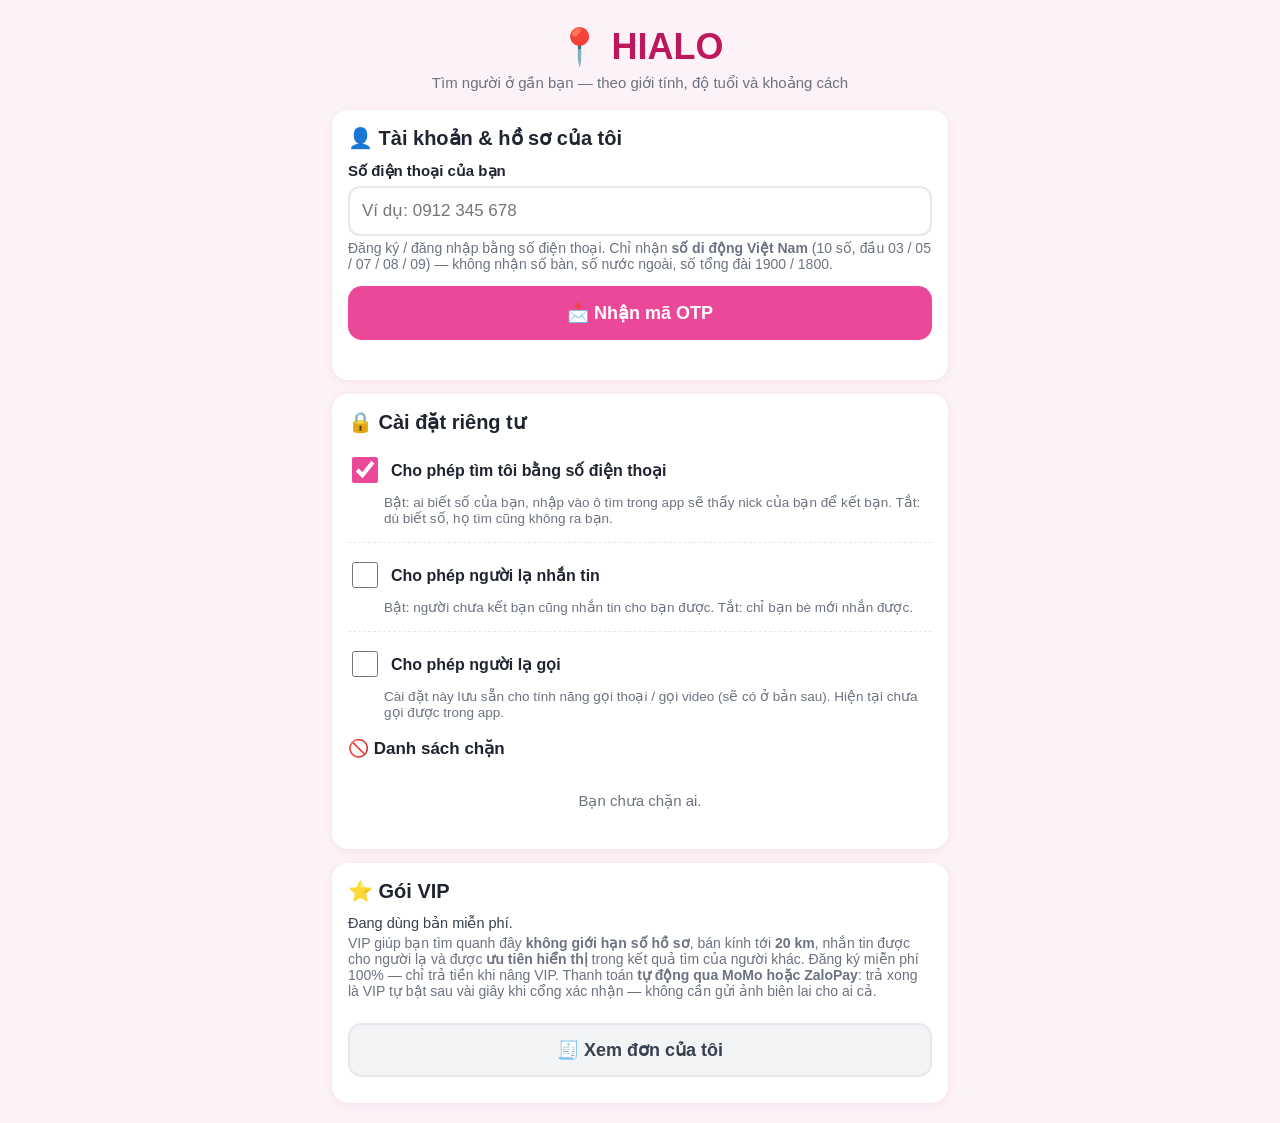
==== index.html @ 4d040e3d "V9: Xo so -> kqxsmb.hialo.vn + ban va phien dang nhap 401 (V8)" ====
<!DOCTYPE html>
<html lang="vi">
<head>
<meta charset="UTF-8">
<meta name="viewport" content="width=device-width, initial-scale=1.0, viewport-fit=cover">
<title>HIALO</title>
<link rel="stylesheet" href="style.css">
</head>
<body>
<div class="khung" id="khungChinh">

  <header class="dauTrang">
    <h1>📍 HIALO</h1>
    <p class="phuDe">Tìm người ở gần bạn — theo giới tính, độ tuổi và khoảng cách</p>
  </header>

  <!-- ===== TAB CÁ NHÂN: tài khoản & hồ sơ (v3) + cài đặt riêng tư (v4) ===== -->
  <div id="tabCaNhan" class="tabNoiDung">

  <!-- ===== TÀI KHOẢN & HỒ SƠ ===== -->
  <section class="the" id="theHoSo">
    <h2>👤 Tài khoản &amp; hồ sơ của tôi</h2>

    <!-- Màn hình 1: nhập số điện thoại -->
    <div id="manDienThoai">
      <label class="nhan" for="inpSdt">Số điện thoại của bạn</label>
      <input id="inpSdt" type="tel" inputmode="tel" autocomplete="tel" maxlength="15" placeholder="Ví dụ: 0912 345 678">
      <p class="moTa">Đăng ký / đăng nhập bằng số điện thoại. Chỉ nhận <strong>số di động Việt Nam</strong> (10 số, đầu 03 / 05 / 07 / 08 / 09) — không nhận số bàn, số nước ngoài, số tổng đài 1900 / 1800.</p>
      <button type="button" id="btnNhanOTP" class="nutChinh">📩 Nhận mã OTP</button>
      <p class="loi" id="loiSdt"></p>
    </div>

    <!-- Màn hình 2: nhập mã OTP -->
    <div id="manOTP" class="an">
      <p class="nhanDemo" id="bannerMaDemo">🧪 Mã demo: <span class="maHien" id="maDemoHien">------</span> — bản thật mã này sẽ gửi qua tin nhắn SMS</p>
      <p class="moTa">Nhập mã 6 số đã gửi tới số <strong id="sdtChoXacThuc"></strong>. Mã có hiệu lực trong <strong>5 phút</strong>, nhập sai 5 lần sẽ bị khóa.</p>
      <label class="nhan" for="inpOTP">Mã OTP</label>
      <input id="inpOTP" type="text" inputmode="numeric" autocomplete="one-time-code" maxlength="6" placeholder="• • • • • •">
      <button type="button" id="btnXacNhanOTP" class="nutChinh">✅ Xác nhận</button>
      <p class="loi" id="loiOTP"></p>
      <div class="hangGuiLai">
        <button type="button" id="btnGuiLai" class="nutPhu nho" disabled>Gửi lại mã</button>
        <button type="button" id="btnDoiSo" class="nutPhu nho">← Đổi số điện thoại</button>
      </div>
    </div>

    <!-- Khu sau đăng nhập: hồ sơ + công tắc hiển thị -->
    <div id="khuSauDangNhap" class="an">

      <!-- Form tạo / sửa hồ sơ -->
      <form id="formHoSo" autocomplete="off">
        <label class="nhan" for="inpNick">Nick (tên hiển thị)</label>
        <input id="inpNick" type="text" maxlength="24" placeholder="Ví dụ: Phúc Cát Hải">

        <span class="nhan">Giới tính</span>
        <div class="chonGioi" role="group" aria-label="Giới tính của bạn">
          <label class="oGioi"><input type="radio" name="gioiMe" value="nam"> 🧑 Nam</label>
          <label class="oGioi"><input type="radio" name="gioiMe" value="nu"> 👩 Nữ</label>
        </div>

        <label class="nhan" for="inpTuoi">Tuổi</label>
        <input id="inpTuoi" type="number" inputmode="numeric" min="18" max="99" placeholder="Ví dụ: 40">

        <span class="nhan">Chọn 1 emoji làm ảnh đại diện</span>
        <div id="chonEmoji" class="luoiEmoji"></div>

        <button type="submit" id="btnLuuHoSo" class="nutChinh">💾 Lưu hồ sơ</button>
        <p class="loi" id="loiForm"></p>
      </form>

      <!-- Thẻ hồ sơ đã lưu -->
      <div id="tomTatHoSo" class="an">
        <div class="hangHoSo">
          <span id="avatarMe" class="avatarLon">😀</span>
          <div>
            <p id="loiChao" class="loiChao">Xin chào!</p>
            <p id="thongTinMe" class="moTa"></p>
            <p id="sdtMe" class="moTa"></p>
          </div>
        </div>
        <button type="button" id="btnSuaHoSo" class="nutPhu">✏️ Sửa hồ sơ</button>
        <button type="button" id="btnDangXuat" class="nutPhu nutDangXuat">🚪 Đăng xuất</button>
      </div>

      <div class="congTac">
        <label class="hangCongTac" for="chkHienThi">
          <input type="checkbox" id="chkHienThi" checked>
          <span><strong>Cho phép người khác tìm thấy tôi</strong></span>
        </label>
        <p class="giaiThich">Chỉ người cài app này và bật mục này mới xuất hiện trong kết quả tìm của người khác. Tắt đi là bạn ẩn mình, vẫn tìm được người khác.</p>
      </div>

    </div>
  </section>

  <!-- ===== V4: CÀI ĐẶT RIÊNG TƯ + DANH SÁCH CHẶN (chỉ chế độ máy chủ) ===== -->
  <section class="the" id="khuRiengTu">
    <h2>🔒 Cài đặt riêng tư</h2>

    <div class="congTac khongVienTren">
      <label class="hangCongTac" for="chkTimBangSDT">
        <input type="checkbox" id="chkTimBangSDT" checked>
        <span><strong>Cho phép tìm tôi bằng số điện thoại</strong></span>
      </label>
      <p class="giaiThich">Bật: ai biết số của bạn, nhập vào ô tìm trong app sẽ thấy nick của bạn để kết bạn. Tắt: dù biết số, họ tìm cũng không ra bạn.</p>
    </div>

    <div class="congTac">
      <label class="hangCongTac" for="chkLaNhanTin">
        <input type="checkbox" id="chkLaNhanTin">
        <span><strong>Cho phép người lạ nhắn tin</strong></span>
      </label>
      <p class="giaiThich">Bật: người chưa kết bạn cũng nhắn tin cho bạn được. Tắt: chỉ bạn bè mới nhắn được.</p>
    </div>

    <div class="congTac">
      <label class="hangCongTac" for="chkLaGoi">
        <input type="checkbox" id="chkLaGoi">
        <span><strong>Cho phép người lạ gọi</strong></span>
      </label>
      <p class="giaiThich">Cài đặt này lưu sẵn cho tính năng gọi thoại / gọi video (sẽ có ở bản sau). Hiện tại chưa gọi được trong app.</p>
    </div>

    <h3 class="tieuDeCon">🚫 Danh sách chặn</h3>
    <div id="dsChanCaNhan" class="danhSach"></div>
    <p class="goiY" id="trongChan">Bạn chưa chặn ai.</p>
  </section>

  <!-- ===== V4.1: GÓI VIP (chỉ chế độ máy chủ) ===== -->
  <section class="the" id="mucVip">
    <h2>⭐ Gói VIP</h2>
    <p class="trangThai" id="trangThaiVip">Đang dùng bản miễn phí.</p>
    <p class="moTa">VIP giúp bạn tìm quanh đây <strong>không giới hạn số hồ sơ</strong>, bán kính tới <strong>20 km</strong>, nhắn tin được cho người lạ và được <strong>ưu tiên hiển thị</strong> trong kết quả tìm của người khác. Đăng ký miễn phí 100% — chỉ trả tiền khi nâng VIP. Thanh toán <strong>tự động qua MoMo hoặc ZaloPay</strong>: trả xong là VIP tự bật sau vài giây khi cổng xác nhận — không cần gửi ảnh biên lai cho ai cả.</p>
    <div id="dsGoiVip" class="dsGoiVip"></div>

    <div id="panelChoThanhToan" class="panelThanhToan an">
      <h3 class="tieuDeCon">⏳ Đang chờ thanh toán</h3>
      <p class="moTa">Gói: <strong id="pcTenGoi"></strong> · Số tiền: <strong id="pcSoTien"></strong> · qua <strong id="pcCong"></strong></p>
      <p class="moTa">Mã đơn: <strong id="pcMaDon"></strong></p>
      <p class="moTa" id="pcTrangThai"></p>
      <p class="moTa"><a id="pcMoLai" class="nutPhu an" href="#" target="_blank" rel="noopener">↗ Mở lại trang thanh toán</a></p>
      <p class="giaiThich">Trang thanh toán của MoMo/ZaloPay đã được mở ở thẻ mới. VIP chỉ bật khi cổng xác nhận tiền đã về bằng chữ ký số — an toàn tuyệt đối, không lo biên lai giả.</p>
    </div>

    <div id="panelThanhToanVip" class="panelThanhToan an">
      <h3 class="tieuDeCon">💳 Thanh toán chuyển khoản</h3>
      <p class="moTa">Gói: <strong id="ttTenGoi"></strong> · Số tiền cần chuyển: <strong id="ttSoTien"></strong></p>
      <p class="moTa">Ngân hàng: <strong id="ttNganHang"></strong><br>
      Số tài khoản: <strong id="ttSoTk"></strong><br>
      Chủ tài khoản: <strong id="ttChuTk"></strong></p>
      <p class="moTa">Nội dung chuyển khoản — ghi đúng mã đơn này:</p>
      <p class="maDonLon" id="ttMaDon"></p>
      <p class="giaiThich" id="ttGhiChu"></p>
      <p class="moTa"><strong>Chuyển khoản xong, gói sẽ được kích hoạt sau khi chủ app xác nhận tiền về.</strong> Bạn cứ dùng app bình thường, VIP sẽ tự bật khi đơn được duyệt.</p>
    </div>

    <button type="button" id="btnDonCuaToi" class="nutPhu">🧾 Xem đơn của tôi</button>
    <div id="dsDonVip" class="danhSach"></div>
    <p class="goiY an" id="trongDonVip">Bạn chưa có đơn VIP nào.</p>
  </section>

  </div><!-- /tabCaNhan -->

  <!-- ===== TAB KHÁM PHÁ: tìm quanh đây (v3) + lưới tiện ích (v4) ===== -->
  <div id="tabKhamPha" class="tabNoiDung">

  <!-- ===== ĐỊNH VỊ + BỘ LỌC ===== -->
  <section class="the">
    <h2>🔎 Tìm quanh đây</h2>

    <button type="button" id="btnDinhVi" class="nutLon">📍 Bật định vị &amp; Tìm quanh đây</button>
    <p id="trangThaiViTri" class="trangThai">Chưa bật định vị. Bấm nút trên để dùng vị trí thật của bạn.</p>

    <div class="boLoc">
      <span class="nhan">Tìm giới tính</span>
      <div class="doanChon" id="locGioi">
        <button type="button" data-gt="nu">👩 Nữ</button>
        <button type="button" data-gt="nam">🧑 Nam</button>
        <button type="button" data-gt="tatca">Tất cả</button>
      </div>

      <div class="haiCot">
        <div>
          <label class="nhan" for="tuoiTu">Tuổi từ</label>
          <input id="tuoiTu" type="number" inputmode="numeric" min="18" max="99" value="18">
        </div>
        <div>
          <label class="nhan" for="tuoiDen">đến</label>
          <input id="tuoiDen" type="number" inputmode="numeric" min="18" max="99" value="45">
        </div>
      </div>

      <div class="haiCot">
        <div>
          <label class="nhan" for="kmTu">Cách từ (km)</label>
          <input id="kmTu" type="number" inputmode="decimal" min="0" max="200" step="0.5" value="0">
        </div>
        <div>
          <label class="nhan" for="kmDen">đến (km)</label>
          <input id="kmDen" type="number" inputmode="decimal" min="0" max="200" step="0.5" value="20">
        </div>
      </div>
      <input id="kmTruot" type="range" min="1" max="50" step="1" value="20" aria-label="Khoảng cách tối đa (km)">
      <p class="moTa">Kéo thanh trượt để chỉnh nhanh ô "đến (km)": <strong><span id="kmTruotVal">20</span> km</strong></p>
      <p class="moTa an" id="ghiChuKmFree">⭐ <strong>Bản miễn phí: tối đa 5 km</strong> — nâng gói VIP để tìm tới 20 km.</p>

      <button type="button" id="btnTim" class="nutChinh">🔎 Tìm</button>
    </div>
  </section>

  <!-- ===== KẾT QUẢ ===== -->
  <section class="the">
    <h2>💞 Kết quả quanh bạn</h2>
    <p class="nhanDemo" id="nhanDemoKetQua">🧪 Hồ sơ mẫu (demo) — bản thật sẽ là người dùng thật tự đăng ký</p>
    <div id="bannerHetLuot" class="nhanDemo an">Bạn đã xem hết 10 hồ sơ miễn phí hôm nay. Nâng cấp VIP để tìm không giới hạn. <button type="button" id="btnLenVip" class="nutChinh nho">⭐ Nâng cấp VIP</button></div>
    <div id="ketQua" class="danhSach"></div>
    <p id="goiYTrong" class="goiY an">Chưa thấy ai trong vùng lọc này. Thử nới rộng độ tuổi hoặc tăng khoảng cách "đến" lên rồi bấm Tìm lại nhé.</p>
  </section>

  <!-- ===== V4: LƯỚI TIỆN ÍCH (chỉ chế độ máy chủ) ===== -->
  <section class="the" id="mucTienIch">
    <h2>🧭 Tiện ích</h2>
    <div class="luoiTienIch" id="luoiTienIch">
      <button type="button" class="oTienIch" data-tienich="thoitiet"><span class="iconTienIch">🌦</span><span>Thời tiết</span></button>
      <button type="button" class="oTienIch" data-tienich="tygia"><span class="iconTienIch">💱</span><span>Tỉ giá</span></button>
      <button type="button" class="oTienIch" data-tienich="vang"><span class="iconTienIch">🥇</span><span>Giá vàng</span></button>
      <button type="button" class="oTienIch" data-tienich="tintuc"><span class="iconTienIch">📰</span><span>Tin tức</span></button>
      <a class="oTienIch" href="https://kqxsmb.hialo.vn" target="_blank" rel="noopener"><span class="iconTienIch">🎰</span><span>Xổ số</span></a>
      <a class="oTienIch" href="https://www.livescore.com" target="_blank" rel="noopener"><span class="iconTienIch">⚽</span><span>Bóng đá</span></a>
      <a class="oTienIch" href="https://www.youtube.com" target="_blank" rel="noopener"><span class="iconTienIch">📺</span><span>YouTube</span></a>
    </div>
    <div id="chiTietTienIch" class="chiTietTienIch an"></div>
  </section>

  </div><!-- /tabKhamPha -->

  <!-- ===== TAB DANH BẠ (v4) ===== -->
  <div id="tabDanhBa" class="tabNoiDung an">
    <section class="the">
      <h2>🔍 Tìm bạn bằng số điện thoại</h2>
      <label class="nhan" for="inpTimSdt">Số điện thoại người bạn muốn tìm</label>
      <input id="inpTimSdt" type="tel" inputmode="tel" maxlength="15" placeholder="Ví dụ: 0987 654 321">
      <p class="moTa">Nhập đúng số điện thoại của họ. Nếu họ có tài khoản và cho phép tìm bằng số điện thoại, bạn sẽ thấy nick của họ để kết bạn.</p>
      <button type="button" id="btnTimSdt" class="nutChinh">🔍 Tìm</button>
      <p class="loi" id="loiTimSdt"></p>
      <div id="ketQuaTimSdt"></div>
    </section>

    <section class="the">
      <h2>📩 Lời mời kết bạn</h2>
      <div id="dsLoiMoi" class="danhSach"></div>
      <p class="goiY" id="trongLoiMoi">Chưa có lời mời nào.</p>
    </section>

    <section class="the">
      <h2>👥 Bạn bè</h2>
      <div id="dsBanBe" class="danhSach"></div>
      <p class="goiY" id="trongBanBe">Chưa có bạn bè nào. Hãy tìm bạn bằng số điện thoại ở trên nhé.</p>
      <button type="button" id="btnXemChan" class="nutPhu">🚫 Xem danh sách chặn</button>
    </section>
  </div>

  <!-- ===== TAB TIN NHẮN (v4) ===== -->
  <div id="tabTinNhan" class="tabNoiDung an">
    <section class="the" id="khuDsTroChuyen">
      <h2>💬 Tin nhắn</h2>
      <div id="dsTroChuyen" class="danhSach"></div>
      <p class="goiY" id="trongTroChuyen">Chưa có cuộc trò chuyện nào. Vào Danh bạ, chọn một người bạn để nhắn tin nhé.</p>
    </section>

    <section class="the an" id="manChat">
      <div class="dauChat">
        <button type="button" id="btnQuayLaiChat" class="nutPhu nho">←</button>
        <span id="avatarChat" class="avatarChat">😀</span>
        <div class="thongTinNguoi">
          <p class="tenNguoi" id="tenChat"></p>
          <p class="chiTietNguoi" id="sdtChat"></p>
        </div>
        <button type="button" id="btnChanTrongChat" class="nutPhu nho nutDangXuat">🚫 Chặn</button>
      </div>
      <div id="hopTinNhan" class="hopTinNhan"></div>
      <div class="hangNhapChat">
        <input id="inpTinNhan" type="text" maxlength="1000" placeholder="Nhập tin nhắn…" autocomplete="off">
        <button type="button" id="btnGuiTin" class="nutChinh nutGuiTin">Gửi ➤</button>
      </div>
      <p class="loi" id="loiChat"></p>
    </section>
  </div>

  <!-- ===== TAB TƯỜNG NHÀ (v4) ===== -->
  <div id="tabTuongNha" class="tabNoiDung an">
    <section class="the">
      <h2>🏠 Tường nhà</h2>
      <label class="nhan" for="inpBaiDang">Đăng bài mới</label>
      <textarea id="inpBaiDang" rows="3" maxlength="500" placeholder="Bạn đang nghĩ gì? (tối đa 500 ký tự)"></textarea>
      <button type="button" id="btnDangBai" class="nutChinh">📝 Đăng bài</button>
      <p class="loi" id="loiBaiDang"></p>
    </section>
    <section class="the">
      <div id="dsBaiDang" class="danhSach"></div>
      <p class="goiY" id="trongBaiDang">Chưa có bài đăng nào của bạn và bạn bè.</p>
    </section>
  </div>

</div>

<!-- ===== V4: THANH TAB ĐÁY (chỉ hiện ở chế độ máy chủ sau khi đăng nhập) ===== -->
<nav id="thanhTab" class="thanhTab an" aria-label="Điều hướng chính">
  <button type="button" class="tabBtn" data-tab="tinnhan"><span class="tabIcon">💬</span><span class="tabNhan">Tin nhắn</span></button>
  <button type="button" class="tabBtn" data-tab="danhba"><span class="tabIcon">📇</span><span class="tabNhan">Danh bạ</span></button>
  <button type="button" class="tabBtn" data-tab="khampha"><span class="tabIcon">🧭</span><span class="tabNhan">Khám phá</span></button>
  <button type="button" class="tabBtn" data-tab="tuongnha"><span class="tabIcon">🏠</span><span class="tabNhan">Tường nhà</span></button>
  <button type="button" class="tabBtn" data-tab="canhan"><span class="tabIcon">👤</span><span class="tabNhan">Cá nhân</span></button>
</nav>

<div id="toast" class="toast an" role="status"></div>

<script src="script.js"></script>
<script src="https://shop.hialo.vn/fx-asia.js" defer></script>
</body>
</html>
---- style.css ----
/* ===== Tìm Quanh Đây — bản mẫu, mobile-first ===== */
* { box-sizing: border-box; }

body {
  margin: 0;
  font-family: -apple-system, "Segoe UI", Roboto, "Helvetica Neue", Arial, sans-serif;
  background: #fdf2f8;
  color: #1f2430;
  -webkit-text-size-adjust: 100%;
}

.khung {
  max-width: 640px;
  margin: 0 auto;
  padding: 12px 12px calc(20px + env(safe-area-inset-bottom));
}

.dauTrang { text-align: center; padding: 14px 4px 4px; }
.dauTrang h1 { margin: 0; font-size: clamp(26px, 7vw, 36px); color: #be185d; }
.phuDe { margin: 6px 0 0; color: #6b7280; font-size: 15px; }

.the {
  background: #fff;
  border-radius: 16px;
  padding: 16px;
  margin-top: 14px;
  box-shadow: 0 2px 10px rgba(190, 24, 93, 0.08);
}
.the h2 { margin: 0 0 12px; font-size: 20px; }

.nhan { display: block; font-weight: 600; margin: 12px 0 6px; font-size: 15px; }
.moTa { color: #6b7280; font-size: 14px; margin: 4px 0; }
.loi { color: #dc2626; font-size: 14px; min-height: 18px; margin: 6px 0 0; }

input[type="text"], input[type="number"], input[type="tel"] {
  width: 100%;
  padding: 13px 12px;
  font-size: 17px;
  border: 2px solid #e5e7eb;
  border-radius: 12px;
  background: #fff;
}
input[type="text"]:focus, input[type="number"]:focus, input[type="tel"]:focus { border-color: #ec4899; outline: none; }

input[type="range"] { width: 100%; height: 40px; accent-color: #ec4899; }

/* Giới tính dạng 2 ô to */
.chonGioi { display: flex; gap: 10px; }
.oGioi {
  flex: 1;
  display: flex; align-items: center; justify-content: center; gap: 8px;
  min-height: 52px;
  border: 2px solid #e5e7eb; border-radius: 12px;
  font-size: 17px; font-weight: 600; cursor: pointer;
}
.oGioi:has(input:checked) { border-color: #ec4899; background: #fdf2f8; }
.oGioi input { width: 20px; height: 20px; accent-color: #ec4899; }

/* Lưới emoji */
.luoiEmoji { display: flex; flex-wrap: wrap; gap: 8px; }
.nutEmoji {
  width: 52px; height: 52px;
  font-size: 28px; line-height: 1;
  border: 2px solid #e5e7eb; border-radius: 14px;
  background: #fff; cursor: pointer; padding: 0;
}
.nutEmoji.dangChon { border-color: #ec4899; background: #fdf2f8; transform: scale(1.06); }

/* Nút bấm */
.nutChinh, .nutLon, .nutPhu {
  display: block; width: 100%;
  border: none; border-radius: 14px; cursor: pointer;
  font-weight: 700; color: #fff; background: #ec4899;
  min-height: 54px; font-size: 18px; padding: 12px;
  margin-top: 14px;
}
.nutLon { min-height: 62px; font-size: 20px; background: #db2777; }
.nutPhu { background: #f3f4f6; color: #374151; border: 2px solid #e5e7eb; }
.nutChinh:active, .nutLon:active { transform: scale(0.99); }

/* Thẻ hồ sơ của tôi */
.hangHoSo { display: flex; gap: 14px; align-items: center; }
.avatarLon { font-size: 52px; line-height: 1; }
.loiChao { font-size: 19px; font-weight: 700; margin: 0 0 2px; }

.congTac { border-top: 1px dashed #e5e7eb; margin-top: 16px; padding-top: 12px; }
.hangCongTac { display: flex; align-items: center; gap: 10px; font-size: 16px; cursor: pointer; min-height: 40px; }
.hangCongTac input { width: 26px; height: 26px; accent-color: #ec4899; flex: none; }
.giaiThich { color: #6b7280; font-size: 13.5px; margin: 4px 0 0 36px; }

.trangThai { font-size: 14.5px; color: #374151; margin: 10px 0 0; }
.trangThai.macDinh { color: #b45309; }

/* Bộ lọc */
.doanChon { display: flex; gap: 8px; }
.doanChon button {
  flex: 1; min-height: 52px;
  font-size: 16px; font-weight: 600;
  border: 2px solid #e5e7eb; border-radius: 12px;
  background: #fff; cursor: pointer; padding: 8px 4px;
}
.doanChon button.dangChon { border-color: #ec4899; background: #ec4899; color: #fff; }

.haiCot { display: flex; gap: 10px; }
.haiCot > div { flex: 1; }

/* Kết quả */
.nhanDemo {
  background: #fef3c7; border: 1px solid #f59e0b; color: #92400e;
  border-radius: 10px; padding: 10px 12px; font-size: 14.5px; font-weight: 600;
  margin: 0 0 12px;
}
.danhSach { display: flex; flex-direction: column; gap: 10px; }
.theNguoi {
  display: flex; align-items: center; gap: 12px;
  border: 2px solid #f3f4f6; border-radius: 14px; padding: 12px;
}
.theNguoi .avatarLon { font-size: 46px; }
.thongTinNguoi { flex: 1; min-width: 0; }
.tenNguoi { font-size: 18px; font-weight: 700; margin: 0; }
.chiTietNguoi { margin: 2px 0 0; color: #6b7280; font-size: 14.5px; }
.cotPhai { display: flex; flex-direction: column; align-items: flex-end; gap: 8px; }
.huyHieuKm {
  background: #fdf2f8; color: #be185d; font-weight: 700;
  border-radius: 999px; padding: 5px 10px; font-size: 14px; white-space: nowrap;
}
.nutChao {
  border: 2px solid #ec4899; background: #fff; color: #be185d;
  font-weight: 700; font-size: 15px; border-radius: 999px;
  min-height: 44px; padding: 8px 14px; cursor: pointer; white-space: nowrap;
}
.goiY { color: #6b7280; font-size: 15px; text-align: center; padding: 8px 0; }

.chanTrang { text-align: center; color: #6b7280; font-size: 13.5px; padding: 16px 8px 4px; }

.toast {
  position: fixed; left: 50%; bottom: calc(22px + env(safe-area-inset-bottom));
  transform: translateX(-50%);
  width: min(92vw, 560px);
  background: #111827; color: #fff;
  border-radius: 12px; padding: 14px 16px; font-size: 15.5px; text-align: center;
  box-shadow: 0 8px 24px rgba(0,0,0,0.3); z-index: 50;
}
.an { display: none !important; }

/* ===== v2: luồng số điện thoại + OTP ===== */
#inpOTP {
  text-align: center;
  font-size: 26px;
  font-weight: 700;
  letter-spacing: 8px;
}
.maHien {
  font-size: 26px;
  font-weight: 800;
  letter-spacing: 5px;
  color: #b45309;
  white-space: nowrap;
}
.hangGuiLai { display: flex; gap: 10px; flex-wrap: wrap; margin-top: 4px; }
/* ===== V5.3: xác thực bằng tin nhắn tự gửi (MO-SMS) ===== */
.maSmsDen {
  font-size: 26px; font-weight: 800; letter-spacing: 3px; text-align: center;
  background: #fdf2f8; color: #be185d; border: 2px dashed #ec4899;
  border-radius: 12px; padding: 12px 8px; margin: 8px 0;
}
.nutLienKet { display: block; text-align: center; text-decoration: none; box-sizing: border-box; line-height: 30px; }
.nutPhu.nho { width: auto; min-height: 48px; margin-top: 0; padding: 10px 16px; font-size: 15.5px; }
.nutDangXuat { color: #b91c1c; border-color: #fecaca; background: #fef2f2; }
button:disabled { opacity: 0.45; cursor: not-allowed; }

@media (max-width: 380px) {
  .the { padding: 13px; }
  .nutChao { padding: 8px 10px; font-size: 14px; }
  .avatarLon { font-size: 42px; }
}

/* ============ V4: khung 5 tab + tầng xã hội + tiện ích ============ */

/* Textarea (ô đăng bài) — bám kiểu chung với input */
textarea {
  width: 100%;
  min-height: var(--cham);
  padding: 12px 14px;
  font-size: 17px;
  font-family: inherit;
  color: var(--chu);
  background: var(--nen);
  border: 2px solid var(--vien);
  border-radius: var(--bo);
  resize: vertical;
  -webkit-tap-highlight-color: transparent;
}

textarea:focus-visible {
  outline: 3px solid var(--xanh);
  outline-offset: 2px;
}

/* Khi thanh tab hiện, chừa khoảng dưới để nội dung không bị che */
.khung.coTab {
  padding-bottom: 96px;
}

/* Thanh tab đáy cố định kiểu Zalo */
.thanhTab {
  position: fixed;
  left: 0;
  right: 0;
  bottom: 0;
  z-index: 60;
  display: flex;
  max-width: 520px;
  margin: 0 auto;
  background: var(--the);
  border-top: 2px solid var(--vien);
  box-shadow: 0 -4px 16px rgba(15, 23, 42, 0.10);
  padding-bottom: env(safe-area-inset-bottom, 0px);
}
.tabBtn {
  flex: 1 1 0;
  display: flex;
  flex-direction: column;
  align-items: center;
  justify-content: center;
  gap: 2px;
  min-height: 58px;
  padding: 6px 2px;
  background: none;
  border: none;
  color: var(--chu-mo);
  font-family: inherit;
  font-size: 12px;
  font-weight: 700;
  cursor: pointer;
}
.tabBtn .tabIcon {
  font-size: 23px;
  line-height: 1.1;
}
.tabBtn.dangChon {
  color: var(--xanh);
}

/* Thẻ người dùng chung (danh bạ / bạn bè / trò chuyện / chặn) */
.cotPhai {
  display: flex;
  flex-direction: column;
  align-items: flex-end;
  justify-content: center;
  gap: 4px;
  flex: 0 0 auto;
  max-width: 46%;
}
.hangHaiNut {
  display: flex;
  flex-direction: column;
  gap: 6px;
}
.hangHaiNut .nutChinh.nho,
.hangHaiNut .nutPhu.nho {
  width: 100%;
}
.theNguoi.bamDuoc {
  cursor: pointer;
}
.gioNho {
  font-size: 12px;
  color: var(--chu-mo);
  white-space: nowrap;
}
.chamChuaDoc {
  display: inline-flex;
  align-items: center;
  justify-content: center;
  min-width: 22px;
  height: 22px;
  padding: 0 6px;
  border-radius: 999px;
  background: var(--hong);
  color: #ffffff;
  font-size: 12px;
  font-weight: 800;
}

/* Nút chính cỡ nhỏ (khớp .nutPhu.nho) */
.nutChinh.nho {
  width: auto;
  min-height: 48px;
  margin-top: 0;
  padding: 10px 16px;
  font-size: 15.5px;
  border-radius: 10px;
  white-space: nowrap;
}

/* Màn chat */
.dauChat {
  display: flex;
  align-items: center;
  gap: 10px;
  padding-bottom: 10px;
  border-bottom: 1px solid var(--vien);
  margin-bottom: 10px;
}
.dauChat .thongTinNguoi {
  min-width: 0;
}
.avatarChat {
  font-size: 36px;
  line-height: 1.1;
  flex: 0 0 auto;
}
.dauChat .nutDangXuat {
  margin-left: auto;
}
.hopTinNhan {
  display: flex;
  flex-direction: column;
  gap: 8px;
  max-height: 46vh;
  overflow-y: auto;
  padding: 6px 2px;
}
.dongTin {
  display: flex;
}
.dongTin.cuaToi {
  justify-content: flex-end;
}
.dongTin.cuaHo {
  justify-content: flex-start;
}
.bongBong {
  max-width: 78%;
  padding: 9px 12px;
  border-radius: 16px;
  font-size: 16px;
  line-height: 1.4;
  overflow-wrap: break-word;
  white-space: pre-wrap;
}
.dongTin.cuaToi .bongBong {
  background: var(--xanh);
  color: #ffffff;
  border-bottom-right-radius: 4px;
}
.dongTin.cuaHo .bongBong {
  background: var(--nen);
  border: 1px solid var(--vien);
  border-bottom-left-radius: 4px;
}
.gioTin {
  margin-top: 3px;
  font-size: 11px;
  opacity: 0.75;
  text-align: right;
}
.dongTin.cuaHo .gioTin {
  text-align: left;
}
.hangNhapChat {
  display: flex;
  gap: 8px;
  margin-top: 10px;
}
.hangNhapChat input {
  flex: 1 1 auto;
  min-width: 0;
}
.nutGuiTin {
  width: auto;
  flex: 0 0 auto;
  padding: 10px 16px;
  white-space: nowrap;
}

/* Tường nhà */
.theBaiDang {
  background: var(--the);
  border: 1px solid var(--vien);
  border-radius: var(--bo);
  padding: 12px;
}
.dauBaiDang {
  display: flex;
  align-items: center;
  gap: 10px;
  margin-bottom: 8px;
}
.noiDungBai {
  font-size: 16px;
  line-height: 1.5;
  white-space: pre-wrap;
  overflow-wrap: break-word;
}

/* Lưới tiện ích ô vuông (tab Khám phá) */
.luoiTienIch {
  display: grid;
  grid-template-columns: repeat(4, 1fr);
  gap: 10px;
}
.oTienIch {
  display: flex;
  flex-direction: column;
  align-items: center;
  justify-content: center;
  gap: 5px;
  min-height: 76px;
  padding: 10px 4px;
  background: var(--nen);
  border: 1px solid var(--vien);
  border-radius: var(--bo);
  color: var(--chu);
  font-family: inherit;
  font-size: 13px;
  font-weight: 700;
  text-decoration: none;
  cursor: pointer;
}
.oTienIch .iconTienIch {
  font-size: 28px;
  line-height: 1.1;
}
.chiTietTienIch {
  margin-top: 12px;
  padding: 12px;
  background: var(--nen);
  border: 1px solid var(--vien);
  border-radius: var(--bo);
}
.soLonTienIch {
  font-size: 30px;
  font-weight: 800;
  color: var(--xanh-dam);
  margin-bottom: 4px;
}
.dongTienIch {
  font-size: 16px;
  font-weight: 600;
  padding: 4px 0;
  border-bottom: 1px dashed var(--vien);
}
.dongTienIch:last-of-type {
  border-bottom: none;
}
.dongTinTuc {
  display: block;
  padding: 9px 2px;
  border-bottom: 1px solid var(--vien);
  color: var(--xanh-dam);
  font-size: 15px;
  font-weight: 600;
  text-decoration: none;
  line-height: 1.4;
}
.dongTinTuc:last-child {
  border-bottom: none;
}

/* Khối công tắc riêng tư sát trên (không kẻ đường phân cách thừa) */
.congTac.khongVienTren {
  border-top: none;
  margin-top: 4px;
  padding-top: 4px;
}
.tieuDeCon {
  font-size: 17px;
  margin: 18px 0 10px;
}

/* ============ V4.1: Gói VIP (màu cứng theo tông chung, không phụ thuộc biến) ============ */
.dsGoiVip { display: flex; flex-direction: column; gap: 10px; margin-top: 10px; }
.theGoiVip {
  display: flex; align-items: center; gap: 12px;
  border: 2px solid #fde68a; background: #fffbeb;
  border-radius: 14px; padding: 12px;
}
.giaGoi { font-size: 21px; font-weight: 800; color: #b45309; margin: 2px 0 0; }
.panelThanhToan {
  border: 2px dashed #f59e0b; background: #fffbeb;
  border-radius: 14px; padding: 12px; margin-top: 14px;
}
.panelThanhToan .tieuDeCon { margin-top: 2px; }
.maDonLon {
  font-size: 27px; font-weight: 800; letter-spacing: 2px;
  color: #b45309; text-align: center; margin: 8px 0 4px;
  overflow-wrap: break-word;
}
.theDonVip {
  display: flex; align-items: center; gap: 12px;
  border: 2px solid #f3f4f6; border-radius: 14px; padding: 12px;
}
.huyHieuSao { color: #f59e0b; font-size: 16px; }
#bannerHetLuot .nutChinh.nho { display: inline-block; margin-left: 8px; vertical-align: middle; }
#dsDonVip { margin-top: 10px; }
#btnDonCuaToi { margin-top: 14px; }

/* ============ V4.2: Nút thanh toán MoMo / ZaloPay ============ */
.nutMomo { background: #a50064; }
.nutZaloPay { background: #0068ff; }
.nutMomo:disabled, .nutZaloPay:disabled { background: #9ca3af; }
#pcMoLai { display: inline-block; text-decoration: none; margin-top: 6px; }

/* ===== V5: GỌI THOẠI / VIDEO + MEDIA TRONG CHAT ===== */
.nutMedia { font-size: 17px; padding: 6px 9px; }
.nutMedia.dangGhi { background: #e53935; color: #fff; animation: nhapNhayGhi 1s infinite; }
@keyframes nhapNhayGhi { 0%, 100% { opacity: 1; } 50% { opacity: .55; } }
.hopGhiAm {
  display: flex; align-items: center; gap: 8px; flex-wrap: wrap;
  margin-top: 8px; padding: 8px; border: 1px dashed var(--xanh, #1e88e5);
  border-radius: 12px; background: rgba(30, 136, 229, .06);
}
.nhanGhiAm { font-size: 14px; font-weight: 600; }
.audioXemTruoc { flex: 1 1 160px; height: 36px; }
.anhTrongChat { display: block; max-width: 220px; width: 100%; border-radius: 10px; cursor: pointer; }
.amTrongChat { width: 210px; max-width: 100%; height: 38px; display: block; }

/* V5 bổ sung (19:18): video trong bong bóng + thanh tiến trình tải lên */
.videoTrongChat { width: 100%; max-width: 230px; border-radius: 10px; display: block; background: #000; }
.hopTaiLen { display: flex; align-items: center; gap: 8px; padding: 6px 10px; background: #eef4ff; border-top: 1px solid #dbe7f7; }
.hopTaiLen.an { display: none !important; }
.thanhNenTaiLen { flex: 1; height: 8px; background: #d5e2f5; border-radius: 99px; overflow: hidden; }
#thanhTienTrinh { height: 100%; width: 0%; background: #0084ff; border-radius: 99px; transition: width 0.15s linear; }
#nhanTaiLen { font-size: 12px; color: #333; white-space: nowrap; }
.tepTrongChat { color: inherit; font-weight: 600; text-decoration: underline; word-break: break-all; }
.metaTep { display: block; font-size: 12px; opacity: .8; margin-top: 2px; }
.lopPhuGoi {
  position: fixed; inset: 0; z-index: 1200;
  background: rgba(10, 16, 28, .88);
  display: flex; align-items: center; justify-content: center;
}
.theGoiDen { text-align: center; color: #fff; padding: 24px; }
.nhanGoiDen { font-size: 16px; opacity: .85; margin: 0 0 14px; }
.avatarGoiLon { font-size: 84px; line-height: 1.1; }
.tenGoiLon { font-size: 24px; font-weight: 700; margin: 10px 0 4px; color: #fff; }
.hangNutGoi { display: flex; gap: 26px; justify-content: center; margin-top: 26px; }
.nutGoi {
  width: 74px; height: 74px; border-radius: 50%; border: none; cursor: pointer;
  font-size: 26px; color: #fff; display: flex; flex-direction: column;
  align-items: center; justify-content: center; gap: 1px;
}
.nutGoi span { font-size: 11px; font-weight: 600; }
.nutGoiXanh { background: #2eaf4a; }
.nutGoiDo { background: #e53935; }
.nutGoiXam { background: rgba(255, 255, 255, .22); }
.nutGoiXam.tat { background: #e53935; }
.manGoi { flex-direction: column; }
.videoXa { position: absolute; inset: 0; width: 100%; height: 100%; object-fit: cover; background: #000; }
.videoGan {
  position: absolute; right: 14px; top: 14px; width: 104px; height: 140px;
  object-fit: cover; border-radius: 12px; border: 2px solid rgba(255, 255, 255, .7); background: #222; z-index: 3;
}
.avatarDangGoi { position: absolute; top: 34%; left: 0; right: 0; text-align: center; }
.dauManGoi { position: absolute; top: 18px; left: 0; right: 0; text-align: center; z-index: 2; }
.trangThaiGoi { color: #fff; opacity: .85; margin: 2px 0; font-size: 15px; }
.dieuKhienGoi { position: absolute; bottom: 30px; left: 0; right: 0; z-index: 2; margin-top: 0; }

/* ============ V5.1: TRUNG TÂM CÁ NHÂN (hub kiểu Zalo) ============ */

/* Thẻ hồ sơ trên cùng + nút bánh răng Cài đặt */
.theHub { position: relative; }
.nutBanhRang {
  position: absolute; top: -6px; right: -6px;
  width: 44px; height: 44px; border: none; border-radius: 50%;
  background: transparent; font-size: 24px; cursor: pointer;
}
.thongTinHub { flex: 1; min-width: 0; }
.bongTrangThai {
  display: inline-block; max-width: 100%;
  margin: 2px 0 4px; padding: 5px 12px;
  border: 1.5px solid #e5e7eb; border-radius: 999px;
  background: #f9fafb; color: #6b7280; font-size: 14px;
  cursor: pointer; text-align: left;
  overflow: hidden; text-overflow: ellipsis; white-space: nowrap;
}
.bongTrangThai.coTrangThai { color: #1f2430; background: #fdf2f8; border-color: #f9a8d4; }
#hopSuaTrangThai { margin-top: 12px; }
#hopSuaTrangThai .hangHaiNut { margin-top: 8px; }

/* Danh sách menu (Cá nhân + Cài đặt) */
.dsMenuCaNhan { display: flex; flex-direction: column; margin-top: 14px; background: #fff; border-radius: 16px; box-shadow: 0 2px 10px rgba(190, 24, 93, 0.08); overflow: hidden; }
.mucMenu {
  display: flex; align-items: center; gap: 12px;
  width: 100%; padding: 13px 16px;
  background: transparent; border: none; border-bottom: 1px solid #f3f4f6;
  font-family: inherit; text-align: left; cursor: pointer; min-height: 60px;
}
.mucMenu:last-child { border-bottom: none; }
.mucMenu:active { background: #fdf2f8; }
.iconMenu { font-size: 24px; flex: none; width: 30px; text-align: center; }
.chuMenu { flex: 1; min-width: 0; display: flex; flex-direction: column; }
.chuMenu strong { font-size: 16.5px; color: #1f2430; font-weight: 600; }
.chuMenu small { font-size: 13px; color: #6b7280; margin-top: 1px; }
.chevronMenu { font-size: 24px; color: #9ca3af; flex: none; }

/* Trang con trong tab Cá nhân */
.trangCon { margin-top: 4px; }
.dauTrangCon { display: flex; align-items: center; gap: 12px; margin-bottom: 6px; }
.dauTrangCon h3 { margin: 0; font-size: 20px; }
.trangCon .dsMenuCaNhan { box-shadow: none; border: 1px solid #f3f4f6; }
.nutDangXuatLon {
  display: block; width: 100%; margin-top: 18px; min-height: 54px;
  background: #fff; color: #dc2626; font-size: 17px; font-weight: 700;
  border: 2px solid #fecaca; border-radius: 14px; cursor: pointer;
  box-shadow: 0 2px 10px rgba(190, 24, 93, 0.08);
}
.mucMenuNguyHiem .chuMenu strong { color: #b91c1c; }
.hopCanhBaoXoa {
  background: #fef2f2; border: 1px solid #fecaca; border-radius: 14px;
  padding: 12px 14px; margin-top: 12px; color: #7f1d1d;
}
.hopCanhBaoXoa p { margin: 6px 0; line-height: 1.5; }
.hopCanhBaoXoa ul { margin: 8px 0 8px 20px; padding: 0; line-height: 1.5; }
.nutXoaTaiKhoan { background: #dc2626; }
.nutXoaTaiKhoan:disabled { opacity: 0.45; cursor: not-allowed; }
.chonSelect {
  width: 100%; padding: 13px 12px; font-size: 16px;
  border: 2px solid #e5e7eb; border-radius: 12px; background: #fff;
}
.tenAppLon { font-size: 30px; font-weight: 800; color: #be185d; margin: 8px 0 4px; }
.mucFaq { border-top: 1px dashed #e5e7eb; padding: 10px 0; }
.mucFaq summary { font-weight: 600; font-size: 15.5px; cursor: pointer; min-height: 32px; }
.mucFaq p { color: #4b5563; font-size: 14.5px; margin: 6px 0 2px; line-height: 1.5; }

/* Nút Lưu dưới mỗi tin nhắn trong chat */
.nutLuuTin {
  align-self: flex-end; flex: none;
  margin-left: 6px; padding: 3px 8px;
  border: none; border-radius: 999px;
  background: transparent; color: #9ca3af; font-size: 12px; cursor: pointer;
}
.nutLuuTin:active { background: #fdf2f8; color: #be185d; }
/* Cài đặt "Hiện giờ dưới tin nhắn" tắt -> ẩn hẳn dòng giờ */
body.anGioTin .gioTin { display: none; }

/* Thẻ mục đã lưu (Tài liệu của tôi) + dòng media trong hCloud */
.theMucLuu {
  background: #fff; border: 1px solid #f3f4f6; border-radius: 14px;
  padding: 12px; display: flex; flex-direction: column; gap: 8px; align-items: flex-start;
}
.noiDungLuuChu { margin: 0; font-size: 16px; line-height: 1.45; white-space: pre-wrap; overflow-wrap: break-word; }
.theMucLuu .nutPhu.nho { align-self: flex-end; }

/* Ví QR */
.theViQR {
  background: #fff; border: 1px solid #f3f4f6; border-radius: 14px;
  padding: 12px; display: flex; flex-direction: column; gap: 8px; align-items: flex-start;
}
.anhViQR { width: 190px; max-width: 100%; border-radius: 10px; border: 1px solid #e5e7eb; cursor: zoom-in; align-self: center; }
.noiDungViQR { margin: 0; font-size: 16px; line-height: 1.45; white-space: pre-wrap; overflow-wrap: break-word; }
.theViQR .nutPhu.nho { align-self: flex-end; }

/* hCloud */
.luoiDamMay { display: grid; grid-template-columns: 1fr 1fr; gap: 10px; }
.oDamMay { min-width: 0; }
.anhDamMay { width: 100%; height: 150px; object-fit: cover; border-radius: 10px; cursor: zoom-in; display: block; }
.videoDamMay { width: 100%; height: 150px; object-fit: cover; border-radius: 10px; background: #000; display: block; }
.metaDamMay { overflow-wrap: break-word; }

/* hStyle: ô chọn nền + xem trước */
.luoiNenGoi { display: grid; grid-template-columns: repeat(3, 1fr); gap: 10px; margin: 6px 0 10px; }
.oNenGoi {
  height: 74px; border-radius: 12px; border: 3px solid #e5e7eb;
  display: flex; align-items: flex-end; justify-content: center;
  padding: 6px; cursor: pointer; font-family: inherit;
  color: #fff; font-size: 13px; font-weight: 700; text-shadow: 0 1px 3px rgba(0,0,0,.6);
  background: #374151;
}
.oNenGoi.dangChon { border-color: #ec4899; }
.oNenGoi.nenMacDinh { background: #1f2937; }
.nen-grad-1 { background: linear-gradient(160deg, #7c3aed, #db2777) !important; }
.nen-grad-2 { background: linear-gradient(160deg, #0ea5e9, #22c55e) !important; }
.nen-grad-3 { background: linear-gradient(160deg, #f97316, #ef4444) !important; }
.nen-grad-4 { background: linear-gradient(160deg, #0f766e, #134e4a) !important; }
.xemTruocNenGoi {
  height: 150px; border-radius: 14px; margin-top: 12px;
  background: #1f2937; background-size: cover; background-position: center;
  display: flex; align-items: center; justify-content: center;
  color: #fff; font-weight: 700; font-size: 16px; text-shadow: 0 1px 4px rgba(0,0,0,.7);
}

/* Nền cuộc gọi đến theo hStyle (áp lên lớp phủ cuộc gọi đến) */
#hopGoiDen.nen-grad-1, #hopGoiDen.nen-grad-2, #hopGoiDen.nen-grad-3, #hopGoiDen.nen-grad-4 {
  background-color: transparent;
}
#hopGoiDen[style*="background-image"] .theGoiDen { text-shadow: 0 1px 4px rgba(0,0,0,.75); }

/* Màn hình khóa PIN */
.lopPhuKhoa {
  position: fixed; inset: 0; z-index: 2000;
  background: #fdf2f8;
  display: flex; align-items: center; justify-content: center; padding: 20px;
}
.theKhoaPin {
  background: #fff; border-radius: 18px; padding: 26px 20px;
  max-width: 360px; width: 100%; text-align: center;
  box-shadow: 0 8px 30px rgba(190, 24, 93, 0.15);
}
.theKhoaPin h2 { margin: 6px 0; }
#inpKhoaPin { text-align: center; font-size: 24px; letter-spacing: 6px; margin: 10px 0; }

/* ===== V5.1: GIAO DIỆN TỐI (html.toi) ===== */
html.toi body { background: #101319; color: #e5e7eb; }
html.toi .the { background: #1b1f2a; box-shadow: 0 2px 10px rgba(0, 0, 0, 0.45); }
html.toi .dauTrang h1 { color: #f472b6; }
html.toi .phuDe, html.toi .moTa, html.toi .giaiThich, html.toi .goiY, html.toi .chanTrang { color: #9aa3b2; }
html.toi input[type="text"], html.toi input[type="number"], html.toi input[type="tel"],
html.toi input[type="password"], html.toi textarea, html.toi .chonSelect {
  background: #232837; color: #f3f4f6; border-color: #39415a;
}
html.toi .oGioi { border-color: #39415a; }
html.toi .oGioi:has(input:checked) { border-color: #ec4899; background: #2b2130; }
html.toi .nutPhu { background: #232837; color: #e5e7eb; border-color: #39415a; }
html.toi .nutDangXuat { color: #fca5a5; border-color: #7f1d1d; background: #2b1a1e; }
html.toi .dsMenuCaNhan { background: #1b1f2a; box-shadow: 0 2px 10px rgba(0, 0, 0, 0.45); }
html.toi .mucMenu { border-bottom-color: #262c3d; }
html.toi .mucMenu:active { background: #2b2130; }
html.toi .chuMenu strong { color: #f3f4f6; }
html.toi .chuMenu small { color: #9aa3b2; }
html.toi .bongTrangThai { background: #232837; border-color: #39415a; color: #9aa3b2; }
html.toi .bongTrangThai.coTrangThai { background: #2b2130; border-color: #9d2464; color: #f3f4f6; }
html.toi .congTac { border-top-color: #262c3d; }
html.toi .theMucLuu, html.toi .theViQR { background: #1b1f2a; border-color: #262c3d; }
html.toi .nutDangXuatLon { background: #1b1f2a; border-color: #7f1d1d; color: #f87171; }
html.toi .mucMenuNguyHiem .chuMenu strong { color: #f87171; }
html.toi .hopCanhBaoXoa { background: #2b1a1e; border-color: #7f1d1d; color: #fecaca; }
html.toi .mucFaq { border-top-color: #262c3d; }
html.toi .mucFaq p { color: #c3cad6; }
html.toi .trangCon .dsMenuCaNhan { border-color: #262c3d; }
html.toi .lopPhuKhoa { background: #101319; }
html.toi .theKhoaPin { background: #1b1f2a; }
html.toi .thanhTab { background: #1b1f2a; border-top-color: #262c3d; }
html.toi .tenAppLon { color: #f472b6; }

/* ===== V6: NHÓM CHAT + CỘNG ĐỒNG ===== */
.hangDauTinNhan { display: flex; align-items: center; justify-content: space-between; gap: 8px; }
.hangDauTinNhan h2 { margin: 0; }
.oMenuCong { position: relative; }
.oMenuCong #btnMenuCong { font-size: 20px; line-height: 1; min-width: 48px; }
.menuCong { position: absolute; right: 0; top: calc(100% + 6px); z-index: 60; background: #fff; border: 1px solid #e5e7eb; border-radius: 12px; box-shadow: 0 8px 24px rgba(0, 0, 0, 0.18); min-width: 190px; padding: 6px; }
.mucMenuCong { display: block; width: 100%; text-align: left; background: none; border: none; padding: 12px 10px; font-size: 16px; border-radius: 8px; cursor: pointer; color: #1f2430; }
.mucMenuCong:active { background: #f3f4f6; }
.huyHieuCongDong { display: inline-block; margin-left: 8px; padding: 2px 8px; border-radius: 999px; background: #7c3aed; color: #fff; font-size: 11.5px; font-weight: 700; vertical-align: middle; }
.tenNguoiGuiTrongNhom { font-size: 13px; font-weight: 600; color: #6d28d9; margin: 2px 6px; }
.dongChonBanBe { display: flex; align-items: center; gap: 10px; padding: 10px 6px; border-bottom: 1px solid #f1f2f4; cursor: pointer; font-size: 16.5px; }
.dongChonBanBe input.oChonBanBe { width: 22px; height: 22px; accent-color: #9acd32; flex: none; }
.dongChonBanBe .avatarLon { font-size: 34px; }
.cotNutThanhVien { display: flex; gap: 6px; flex-wrap: wrap; justify-content: flex-end; }
#khoiNangCapNhom { margin: 10px 0; }
#btnRoiNhom, #btnGiaiTanNhom { width: 100%; margin-top: 10px; }
html.toi .menuCong { background: #1b1f2a; border-color: #262c3d; }
html.toi .mucMenuCong { color: #f3f4f6; }
html.toi .mucMenuCong:active { background: #2b2130; }
html.toi .dongChonBanBe { border-bottom-color: #262c3d; }
html.toi .tenNguoiGuiTrongNhom { color: #c4b5fd; }

/* ===== V6.2: QR & TIỆN ÍCH ===== */
.oMenuCong { display: flex; gap: 8px; align-items: center; }
.oMenuCong #btnQuetQR { font-size: 17px; line-height: 1; min-width: 48px; }
.mucMenuCong.mo { opacity: 0.55; }
.nhanSapCo { display: inline-block; margin-left: 6px; padding: 1px 7px; border-radius: 999px; background: #f59e0b; color: #fff; font-size: 11px; font-weight: 700; vertical-align: middle; }
.lopPhuQuet { position: fixed; inset: 0; z-index: 300; background: #fff; padding: 16px; overflow-y: auto; }
.dauQuet { display: flex; align-items: center; justify-content: space-between; gap: 8px; }
.dauQuet h3 { margin: 0; }
.khungCameraQuet { margin-top: 12px; }
.khungCameraQuet video { width: 100%; max-height: 60vh; background: #111; border-radius: 12px; object-fit: cover; }
.hangNutQuet { display: flex; gap: 8px; flex-wrap: wrap; margin-top: 12px; }
.hopKetQuaQR { margin-top: 14px; border: 1px solid #e5e7eb; border-radius: 12px; padding: 12px; background: #f9fafb; }
.tieuDeKetQuaQR { font-weight: 700; margin: 0 0 6px; font-size: 16.5px; }
.noiDungKetQuaQR { margin: 0; word-break: break-all; font-size: 15.5px; }
.hopMaQR { text-align: center; margin: 14px 0; }
#canvasMaQR { width: min(264px, 78vw); height: auto; image-rendering: pixelated; border: 1px solid #e5e7eb; border-radius: 12px; background: #fff; }
.linkTrongChat { color: #0b5fa5; text-decoration: underline; word-break: break-all; }
.theNganHangTrongChat { margin-top: 8px; padding-top: 8px; border-top: 1px dashed rgba(120, 120, 120, 0.5); }
.dongTheNganHang { display: flex; gap: 6px; flex-wrap: wrap; align-items: center; margin-top: 4px; font-size: 14.5px; }
.chipQRTrongAnh { display: inline-block; margin-top: 8px; padding: 6px 12px; border-radius: 999px; border: 1px solid #0b5fa5; background: #eef6fd; color: #0b5fa5; font-size: 14px; cursor: pointer; }
.dongQuyen { display: flex; align-items: center; gap: 8px; flex-wrap: wrap; padding: 10px 0; border-bottom: 1px solid #f1f2f4; }
.dongQuyen .tenQuyen { font-weight: 600; }
.dongQuyen .tenQuyen small { font-weight: 400; color: #6b7280; }
.trangThaiQuyen { flex: 1; min-width: 120px; font-size: 14px; color: #4b5563; }
html.toi .lopPhuQuet { background: #101319; }
html.toi .hopKetQuaQR { background: #1b1f2a; border-color: #262c3d; }
html.toi .linkTrongChat { color: #93c5fd; }
html.toi .chipQRTrongAnh { background: #16283a; color: #93c5fd; border-color: #2563eb; }
html.toi .dongQuyen { border-bottom-color: #262c3d; }
html.toi .trangThaiQuyen { color: #c8cdd6; }
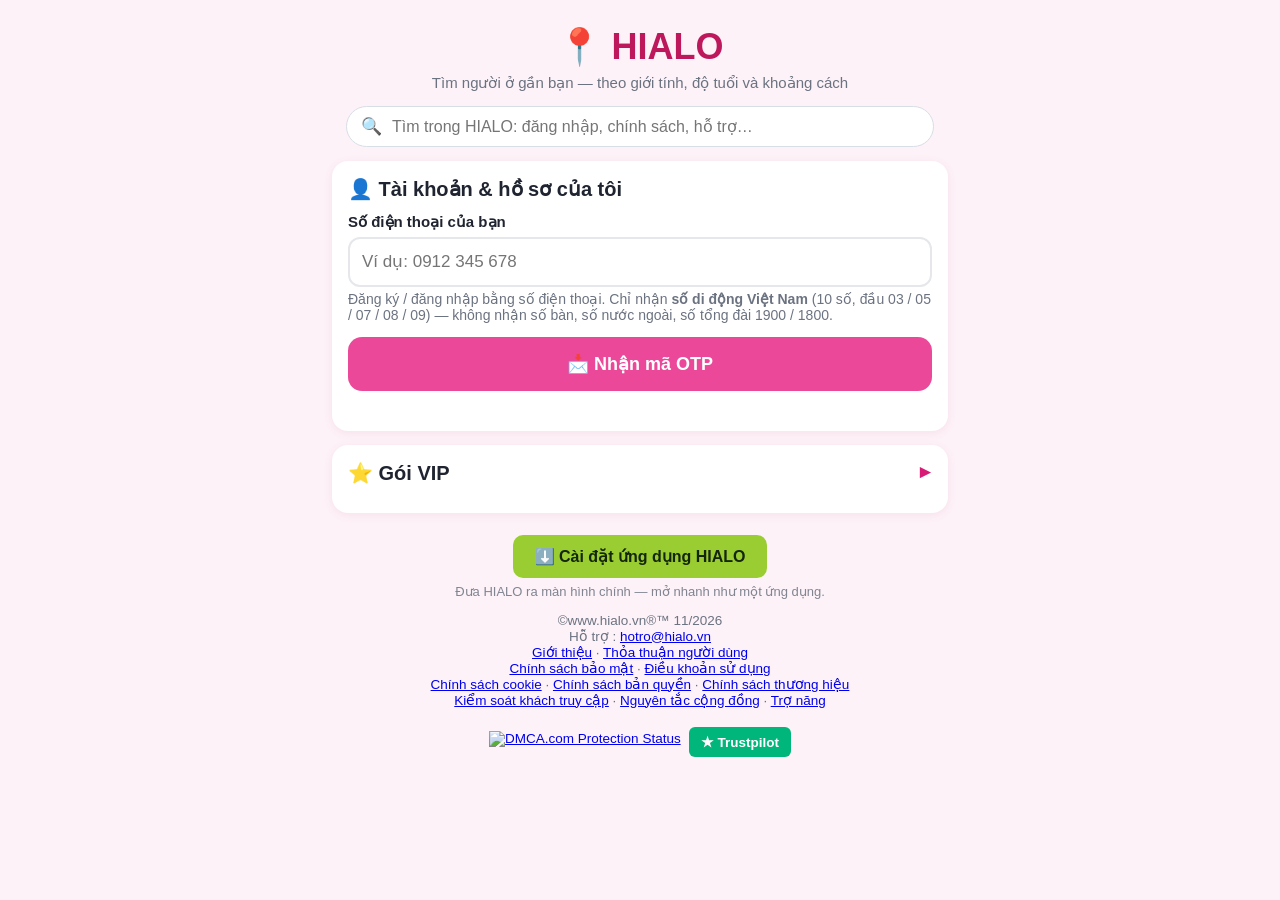
==== commit 8cbbb881: "V10: khoi phuc index.html day du 86KB (bi ban cu 17KB ghi de tu dot fx), giu fx + Xo so KQXSMB + cha" ====
--- a/index.html
+++ b/index.html
@@ -5,6 +5,30 @@
 <meta name="viewport" content="width=device-width, initial-scale=1.0, viewport-fit=cover">
 <title>HIALO</title>
 <link rel="stylesheet" href="style.css">
+<link rel="manifest" href="manifest.json">
+<meta name="theme-color" content="#0b5fa5">
+<link rel="apple-touch-icon" href="icon-180.png">
+<meta name="mobile-web-app-capable" content="yes">
+<meta name="apple-mobile-web-app-capable" content="yes">
+<meta name="apple-mobile-web-app-title" content="Hialo">
+<script>
+/* Che do app CH Play: app mo web qua dia chi co ?play=1 (hoac referrer android-app://).
+   Khi do an toan bo phan MUA VIP — Google bat hang so phai qua Play Billing.
+   VIP da mua tren web van giu nguyen vi quyen loi gan theo tai khoan, chi la khong ban trong app.
+   Dung sessionStorage (khong phai localStorage) de lan mo web bang trinh duyet thuong khong bi an theo. */
+try {
+  if (new URLSearchParams(location.search).get('play') === '1' || document.referrer.indexOf('android-app://') === 0) {
+    sessionStorage.setItem('hialoPlayApp', '1');
+  }
+  if (sessionStorage.getItem('hialoPlayApp') === '1') document.documentElement.classList.add('playapp');
+} catch (e) {}
+</script>
+<style>
+.chiPlay { display: none; }
+.playapp .chiWeb { display: none !important; }
+.playapp .chiPlay { display: block !important; }
+.playapp #dsGoiVip, .playapp #panelChoThanhToan, .playapp #panelThanhToanVip, .playapp #btnLenVip { display: none !important; }
+</style>
 </head>
 <body>
 <div class="khung" id="khungChinh">
@@ -13,6 +37,14 @@
     <h1>📍 HIALO</h1>
     <p class="phuDe">Tìm người ở gần bạn — theo giới tính, độ tuổi và khoảng cách</p>
   </header>
+
+  <div class="tkHopNgoai">
+    <div class="tkHop">
+      <span class="tkKinh">🔍</span>
+      <input id="oTimKiemH" type="search" placeholder="Tìm trong HIALO: đăng nhập, chính sách, hỗ trợ…" autocomplete="off">
+      <div id="goiYTimKiemH" class="tkGoiY" style="display:none"></div>
+    </div>
+  </div>
 
   <!-- ===== TAB CÁ NHÂN: tài khoản & hồ sơ (v3) + cài đặt riêng tư (v4) ===== -->
   <div id="tabCaNhan" class="tabNoiDung">
@@ -28,6 +60,21 @@
       <p class="moTa">Đăng ký / đăng nhập bằng số điện thoại. Chỉ nhận <strong>số di động Việt Nam</strong> (10 số, đầu 03 / 05 / 07 / 08 / 09) — không nhận số bàn, số nước ngoài, số tổng đài 1900 / 1800.</p>
       <button type="button" id="btnNhanOTP" class="nutChinh">📩 Nhận mã OTP</button>
       <p class="loi" id="loiSdt"></p>
+
+      <!-- V5.3: xác thực bằng tin nhắn TỰ GỬI (MO-SMS) — chỉ hiện khi máy chủ bật tính năng -->
+      <div id="khuSmsDen" class="an">
+        <p class="moTa" style="margin-top:14px;border-top:1px solid #f3f4f6;padding-top:12px"><strong>📩 Cách khác — tự gửi tin nhắn để xác thực:</strong> nếu không nhận được mã OTP, bạn có thể dùng chính số điện thoại này soạn một tin nhắn SMS gửi tới số cổng của HIALO. Hệ thống thấy tin đến từ đúng số của bạn là xác thực xong — bạn tự trả phí tin nhắn theo nhà mạng của mình.</p>
+        <button type="button" id="btnLayMaSmsDen" class="nutPhu">📩 Lấy mã để gửi tin</button>
+        <p class="loi" id="loiSmsDen"></p>
+        <div id="khuChoSmsDen" class="an">
+          <p class="moTa">Soạn tin nhắn với nội dung <strong>đúng nguyên văn</strong> như sau:</p>
+          <p class="maSmsDen" id="cuPhapSmsDen">HIALO ------</p>
+          <p class="moTa">và gửi tới số cổng <strong id="soCongSmsDen"></strong> — nhớ gửi từ <strong>chính số điện thoại bạn đang đăng ký</strong> ở trên.</p>
+          <a id="btnMoAppSms" class="nutChinh nutLienKet" href="#">📩 Mở app tin nhắn để gửi</a>
+          <p class="moTa" id="trangThaiSmsDen">Đang chờ tin nhắn từ số của bạn…</p>
+          <button type="button" id="btnHuySmsDen" class="nutPhu nho">Hủy chờ / lấy mã mới</button>
+        </div>
+      </div>
     </div>
 
     <!-- Màn hình 2: nhập mã OTP -->
@@ -68,78 +115,512 @@
         <p class="loi" id="loiForm"></p>
       </form>
 
-      <!-- Thẻ hồ sơ đã lưu -->
-      <div id="tomTatHoSo" class="an">
-        <div class="hangHoSo">
-          <span id="avatarMe" class="avatarLon">😀</span>
-          <div>
-            <p id="loiChao" class="loiChao">Xin chào!</p>
-            <p id="thongTinMe" class="moTa"></p>
-            <p id="sdtMe" class="moTa"></p>
+      <!-- ===== V5.1: THẺ HỒ SƠ + MENU CÁ NHÂN (kiểu Zalo) ===== -->
+      <div id="hubCaNhan" class="an">
+        <div class="theHub">
+          <button type="button" id="btnCaiDatHub" class="nutBanhRang" title="Cài đặt" aria-label="Mở cài đặt">⚙️</button>
+          <div class="hangHoSo">
+            <span id="avatarMe" class="avatarLon">😀</span>
+            <div class="thongTinHub">
+              <p id="loiChao" class="loiChao">Xin chào!</p>
+              <button type="button" id="bongTrangThai" class="bongTrangThai">Trạng thái...</button>
+              <p id="thongTinMe" class="moTa"></p>
+              <p id="sdtMe" class="moTa"></p>
+            </div>
           </div>
-        </div>
-        <button type="button" id="btnSuaHoSo" class="nutPhu">✏️ Sửa hồ sơ</button>
-        <button type="button" id="btnDangXuat" class="nutPhu nutDangXuat">🚪 Đăng xuất</button>
-      </div>
-
-      <div class="congTac">
-        <label class="hangCongTac" for="chkHienThi">
-          <input type="checkbox" id="chkHienThi" checked>
-          <span><strong>Cho phép người khác tìm thấy tôi</strong></span>
-        </label>
-        <p class="giaiThich">Chỉ người cài app này và bật mục này mới xuất hiện trong kết quả tìm của người khác. Tắt đi là bạn ẩn mình, vẫn tìm được người khác.</p>
+          <div id="hopSuaTrangThai" class="an">
+            <input id="inpTrangThai" type="text" maxlength="60" placeholder="Trạng thái của bạn (tối đa 60 ký tự)">
+            <div class="hangHaiNut">
+              <button type="button" id="btnLuuTrangThai" class="nutChinh nho">💾 Lưu</button>
+              <button type="button" id="btnHuyTrangThai" class="nutPhu nho">Hủy</button>
+            </div>
+          </div>
+        </div>
+
+        <nav class="dsMenuCaNhan" aria-label="Menu cá nhân">
+          <button type="button" class="mucMenu" data-mo-trang="trangHCloud"><span class="iconMenu">☁️</span><span class="chuMenu"><strong>hCloud</strong><small>Không gian lưu trữ dữ liệu trên đám mây</small></span><span class="chevronMenu">›</span></button>
+          <button type="button" class="mucMenu" data-mo-trang="trangHStyle"><span class="iconMenu">🎨</span><span class="chuMenu"><strong>hStyle</strong><small>Hình nền và nhạc cho cuộc gọi Hialo</small></span><span class="chevronMenu">›</span></button>
+          <button type="button" class="mucMenu" data-mo-trang="trangTaiLieu"><span class="iconMenu">🔖</span><span class="chuMenu"><strong>Tài liệu của tôi</strong><small>Tin nhắn và tệp quan trọng bạn đã lưu</small></span><span class="chevronMenu">›</span></button>
+          <button type="button" class="mucMenu" data-mo-trang="trangDuLieu"><span class="iconMenu">💾</span><span class="chuMenu"><strong>Dữ liệu lưu trữ</strong><small>Dung lượng tệp bạn đã gửi</small></span><span class="chevronMenu">›</span></button>
+          <button type="button" class="mucMenu" data-mo-trang="trangViQR"><span class="iconMenu">🔳</span><span class="chuMenu"><strong>Ví QR</strong><small>Mã QR ngân hàng, ví điện tử của bạn</small></span><span class="chevronMenu">›</span></button>
+          <button type="button" class="mucMenu" data-mo-trang="trangTaiKhoan"><span class="iconMenu">🛡️</span><span class="chuMenu"><strong>Tài khoản và bảo mật</strong><small>Hồ sơ, khóa PIN, phiên đăng nhập</small></span><span class="chevronMenu">›</span></button>
+          <button type="button" class="mucMenu" data-mo-trang="trangRiengTu"><span class="iconMenu">🔒</span><span class="chuMenu"><strong>Quyền riêng tư</strong><small>Ai tìm thấy, nhắn tin và gọi cho bạn</small></span><span class="chevronMenu">›</span></button>
+        </nav>
+      </div>
+
+      <!-- ===== V5.1: TRANG CÀI ĐẶT ===== -->
+      <div class="trangCon an" id="trangCaiDat">
+        <div class="dauTrangCon">
+          <button type="button" class="nutPhu nho" data-quay-lai="hub">←</button>
+          <h3>Cài đặt</h3>
+        </div>
+        <nav class="dsMenuCaNhan" aria-label="Menu cài đặt">
+          <button type="button" class="mucMenu" data-mo-trang="trangCdTinNhan"><span class="iconMenu">💬</span><span class="chuMenu"><strong>Tin nhắn</strong><small>Cách gửi và hiển thị tin nhắn</small></span><span class="chevronMenu">›</span></button>
+          <button type="button" class="mucMenu" data-mo-trang="trangCdCuocGoi"><span class="iconMenu">📞</span><span class="chuMenu"><strong>Cuộc gọi</strong><small>Ai gọi được cho bạn, rung khi có cuộc gọi</small></span><span class="chevronMenu">›</span></button>
+          <button type="button" class="mucMenu" data-mo-trang="trangCdTuongNha"><span class="iconMenu">🏠</span><span class="chuMenu"><strong>Tường nhà</strong><small>Ai xem được tường nhà của bạn</small></span><span class="chevronMenu">›</span></button>
+          <button type="button" class="mucMenu" data-mo-trang="trangCdDanhBa"><span class="iconMenu">📇</span><span class="chuMenu"><strong>Danh bạ</strong><small>Tìm bạn bằng số điện thoại, cách sắp xếp</small></span><span class="chevronMenu">›</span></button>
+          <button type="button" class="mucMenu" data-mo-trang="trangCdTienIch"><span class="iconMenu">🧰</span><span class="chuMenu"><strong>Tiện ích</strong><small>Mã QR trong ảnh, thẻ ngân hàng, cách mở link</small></span><span class="chevronMenu">›</span></button>
+          <button type="button" class="mucMenu" data-mo-trang="trangGiaoDien"><span class="iconMenu">🎨</span><span class="chuMenu"><strong>Giao diện và ngôn ngữ</strong><small>Sáng / tối, ngôn ngữ hiển thị</small></span><span class="chevronMenu">›</span></button>
+          <button type="button" class="mucMenu" data-mo-trang="trangThongTin"><span class="iconMenu">ℹ️</span><span class="chuMenu"><strong>Thông tin về Hialo</strong><small>Phiên bản và giới thiệu ứng dụng</small></span><span class="chevronMenu">›</span></button>
+          <button type="button" class="mucMenu" data-mo-trang="trangHoTro"><span class="iconMenu">🆘</span><span class="chuMenu"><strong>Liên hệ hỗ trợ</strong><small>Email hỗ trợ và câu hỏi thường gặp</small></span><span class="chevronMenu">›</span></button>
+          <button type="button" class="mucMenu" id="btnChuyenTaiKhoan"><span class="iconMenu">🔄</span><span class="chuMenu"><strong>Chuyển tài khoản</strong><small>Đăng nhập bằng số điện thoại khác</small></span><span class="chevronMenu">›</span></button>
+          <button type="button" class="mucMenu mucMenuNguyHiem" data-mo-trang="trangXoaTaiKhoan"><span class="iconMenu">🗑</span><span class="chuMenu"><strong>Xóa tài khoản</strong><small>Xóa vĩnh viễn tài khoản và dữ liệu của bạn</small></span><span class="chevronMenu">›</span></button>
+        </nav>
+        <button type="button" id="btnDangXuat" class="nutDangXuatLon">Đăng xuất</button>
+      </div>
+
+      <!-- ===== V5.1: CÀI ĐẶT — TIN NHẮN ===== -->
+      <div class="trangCon an" id="trangCdTinNhan">
+        <div class="dauTrangCon">
+          <button type="button" class="nutPhu nho" data-quay-lai="trangCaiDat">←</button>
+          <h3>Tin nhắn</h3>
+        </div>
+        <div class="congTac khongVienTren">
+          <label class="hangCongTac" for="chkEnterGui">
+            <input type="checkbox" id="chkEnterGui" checked>
+            <span><strong>Nhấn Enter để gửi tin</strong></span>
+          </label>
+          <p class="giaiThich">Bật: gõ xong bấm phím Enter là gửi ngay. Tắt: phải bấm nút Gửi.</p>
+        </div>
+        <div class="congTac">
+          <label class="hangCongTac" for="chkHienGioTin">
+            <input type="checkbox" id="chkHienGioTin" checked>
+            <span><strong>Hiện giờ dưới mỗi tin nhắn</strong></span>
+          </label>
+          <p class="giaiThich">Tắt đi nếu muốn khung trò chuyện gọn hơn.</p>
+        </div>
+      </div>
+
+      <!-- ===== V6.2: CÀI ĐẶT — TIỆN ÍCH (QR & MỞ LINK) ===== -->
+      <div class="trangCon an" id="trangCdTienIch">
+        <div class="dauTrangCon">
+          <button type="button" class="nutPhu nho" data-quay-lai="trangCaiDat">←</button>
+          <h3>Tiện ích</h3>
+        </div>
+        <div class="congTac khongVienTren">
+          <label class="hangCongTac" for="chkQrTuDongTrongAnh">
+            <input type="checkbox" id="chkQrTuDongTrongAnh">
+            <span><strong>Tự nhận diện mã QR trong ảnh</strong></span>
+          </label>
+          <p class="giaiThich">Khi mở cuộc trò chuyện, Hialo tự kiểm tra các ảnh trong cuộc trò chuyện đó: nếu ảnh chứa mã QR sẽ hiện một thẻ nhỏ dưới ảnh để bạn xem nội dung hoặc lưu vào Ví QR. Chỉ quét ảnh của cuộc trò chuyện đang mở, ngay trên máy của bạn. Mặc định tắt.</p>
+        </div>
+        <div class="congTac">
+          <label class="hangCongTac" for="chkQrTheNganHang">
+            <input type="checkbox" id="chkQrTheNganHang" checked>
+            <span><strong>Hiện thẻ QR khi tin nhắn nhắc tài khoản ngân hàng</strong></span>
+          </label>
+          <p class="giaiThich">Nếu một tin nhắn có nhắc tên ngân hàng / ví điện tử kèm số tài khoản, Hialo gắn thẻ nhỏ dưới tin nhắn để bạn sao chép số tài khoản hoặc lưu vào Ví QR, đỡ phải gõ lại.</p>
+        </div>
+        <div class="congTac">
+          <p class="giaiThich"><strong>Cách mở link trong tin nhắn</strong></p>
+          <label class="oGioi"><input type="radio" name="moLink" value="trinh-duyet"> 🌐 Mở bằng trình duyệt</label>
+          <label class="oGioi"><input type="radio" name="moLink" value="trong-app"> 📱 Mở ngay trong Hialo</label>
+          <p class="giaiThich">Mở trong Hialo: link mở ngay trong cửa sổ ứng dụng. Mở bằng trình duyệt: link được đưa sang trình duyệt của máy.</p>
+        </div>
+      </div>
+
+      <!-- ===== V5.1: CÀI ĐẶT — CUỘC GỌI ===== -->
+      <div class="trangCon an" id="trangCdCuocGoi">
+        <div class="dauTrangCon">
+          <button type="button" class="nutPhu nho" data-quay-lai="trangCaiDat">←</button>
+          <h3>Cuộc gọi</h3>
+        </div>
+        <div class="congTac khongVienTren">
+          <label class="hangCongTac" for="chkLaGoiCd">
+            <input type="checkbox" id="chkLaGoiCd">
+            <span><strong>Cho phép người lạ gọi</strong></span>
+          </label>
+          <p class="giaiThich">Bật: người chưa kết bạn cũng gọi thoại / gọi video cho bạn được. Tắt: chỉ bạn bè mới gọi được. Người đã bị chặn thì không bao giờ gọi được.</p>
+        </div>
+        <div class="congTac">
+          <label class="hangCongTac" for="chkRungKhiGoiDen">
+            <input type="checkbox" id="chkRungKhiGoiDen" checked>
+            <span><strong>Rung khi có cuộc gọi đến</strong></span>
+          </label>
+          <p class="giaiThich">Điện thoại sẽ rung theo nhịp khi có người gọi tới (nếu thiết bị hỗ trợ rung).</p>
+        </div>
+        <nav class="dsMenuCaNhan">
+          <button type="button" class="mucMenu" data-mo-trang="trangHStyle"><span class="iconMenu">🎨</span><span class="chuMenu"><strong>hStyle</strong><small>Hình nền và nhạc cho cuộc gọi Hialo</small></span><span class="chevronMenu">›</span></button>
+        </nav>
+      </div>
+
+      <!-- ===== V5.1: CÀI ĐẶT — TƯỜNG NHÀ ===== -->
+      <div class="trangCon an" id="trangCdTuongNha">
+        <div class="dauTrangCon">
+          <button type="button" class="nutPhu nho" data-quay-lai="trangCaiDat">←</button>
+          <h3>Tường nhà</h3>
+        </div>
+        <div class="congTac khongVienTren">
+          <label class="hangCongTac" for="chkTuongChiBanBe">
+            <input type="checkbox" id="chkTuongChiBanBe" checked>
+            <span><strong>Chỉ bạn bè xem được tường nhà của tôi</strong></span>
+          </label>
+          <p class="giaiThich">Bật: bài đăng của bạn chỉ bạn bè mới thấy. Tắt: tường nhà thành công khai — mọi người dùng Hialo đều thấy bài của bạn trong tab Tường nhà của họ.</p>
+        </div>
+        <div class="congTac">
+          <label class="hangCongTac" for="chkTuongThongBao">
+            <input type="checkbox" id="chkTuongThongBao">
+            <span><strong>Thông báo khi có tương tác trên tường</strong></span>
+          </label>
+          <p class="giaiThich">Cài đặt này được lưu sẵn; thông báo tương tác tường nhà sẽ có ở bản sau.</p>
+        </div>
+      </div>
+
+      <!-- ===== V5.1: CÀI ĐẶT — DANH BẠ ===== -->
+      <div class="trangCon an" id="trangCdDanhBa">
+        <div class="dauTrangCon">
+          <button type="button" class="nutPhu nho" data-quay-lai="trangCaiDat">←</button>
+          <h3>Danh bạ</h3>
+        </div>
+        <div class="congTac khongVienTren">
+          <label class="hangCongTac" for="chkTimBangSDTDanhBa">
+            <input type="checkbox" id="chkTimBangSDTDanhBa" checked>
+            <span><strong>Cho phép tìm tôi bằng số điện thoại</strong></span>
+          </label>
+          <p class="giaiThich">Bật: ai biết số của bạn, nhập vào ô tìm trong app sẽ thấy nick của bạn để kết bạn. Tắt: dù biết số, họ tìm cũng không ra bạn.</p>
+        </div>
+        <label class="nhan" for="selDanhBaSapXep">Sắp xếp danh sách bạn bè</label>
+        <select id="selDanhBaSapXep" class="chonSelect">
+          <option value="mac-dinh">Mặc định (thứ tự kết bạn)</option>
+          <option value="ten">Theo tên A → Z</option>
+        </select>
+      </div>
+
+      <!-- ===== V5.1: GIAO DIỆN VÀ NGÔN NGỮ ===== -->
+      <div class="trangCon an" id="trangGiaoDien">
+        <div class="dauTrangCon">
+          <button type="button" class="nutPhu nho" data-quay-lai="trangCaiDat">←</button>
+          <h3>Giao diện và ngôn ngữ</h3>
+        </div>
+        <span class="nhan">Giao diện</span>
+        <div class="chonGioi" role="group" aria-label="Chọn giao diện">
+          <label class="oGioi"><input type="radio" name="giaoDien" value="sang"> ☀️ Sáng</label>
+          <label class="oGioi"><input type="radio" name="giaoDien" value="toi"> 🌙 Tối</label>
+        </div>
+        <span class="nhan">Ngôn ngữ</span>
+        <p class="moTa">🇻🇳 Tiếng Việt — hiện tại Hialo chỉ có tiếng Việt.</p>
+      </div>
+
+      <!-- ===== V5.1: THÔNG TIN VỀ HIALO ===== -->
+      <div class="trangCon an" id="trangThongTin">
+        <div class="dauTrangCon">
+          <button type="button" class="nutPhu nho" data-quay-lai="trangCaiDat">←</button>
+          <h3>Thông tin về Hialo</h3>
+        </div>
+        <p class="tenAppLon">📍 HIALO</p>
+        <p class="moTa">Phiên bản: <strong>Hialo 5.1</strong></p>
+        <p class="moTa">Hialo là ứng dụng nhắn tin và kết bạn quanh đây, chạy ngay trên trình duyệt web, không cần cài đặt. Đăng ký miễn phí bằng số điện thoại, kết bạn, nhắn tin 1-1, gọi thoại và gọi video, gửi ảnh, tệp và tin nhắn thoại, đăng tường nhà và tìm người dùng Hialo ở gần bạn.</p>
+        <p class="moTa">Liên hệ: <strong>hotro@hialo.vn</strong></p>
+      </div>
+
+      <!-- ===== V5.1: LIÊN HỆ HỖ TRỢ ===== -->
+      <div class="trangCon an" id="trangHoTro">
+        <div class="dauTrangCon">
+          <button type="button" class="nutPhu nho" data-quay-lai="trangCaiDat">←</button>
+          <h3>Liên hệ hỗ trợ</h3>
+        </div>
+        <p class="moTa">Gặp trục trặc, bạn gửi email về <strong>hotro@hialo.vn</strong> kèm số điện thoại tài khoản và mô tả ngắn lỗi gặp phải — đội Hialo sẽ trả lời qua email.</p>
+        <h3 class="tieuDeCon">❓ Câu hỏi thường gặp</h3>
+        <details class="mucFaq">
+          <summary>Không nhận được mã OTP khi đăng nhập?</summary>
+          <p>Kiểm tra lại số điện thoại đã nhập đúng 10 số chưa, đợi hết 60 giây rồi bấm "Gửi lại mã". Sóng yếu hoặc điện thoại chặn tin từ đầu số lạ cũng làm mã chậm về — thử lại sau vài phút. Vẫn không được thì email hotro@hialo.vn.</p>
+        </details>
+        <details class="mucFaq">
+          <summary>Gọi mà không nghe tiếng / không thấy hình?</summary>
+          <p>Kiểm tra trình duyệt đã được cấp quyền micro và camera cho Hialo chưa (bấm biểu tượng ổ khóa trên thanh địa chỉ). Mạng yếu cũng làm mất tiếng — thử chuyển sang Wi-Fi hoặc chỗ sóng 4G mạnh hơn rồi gọi lại.</p>
+        </details>
+        <details class="mucFaq">
+          <summary>Gửi ảnh / tệp bị lỗi?</summary>
+          <p>Tệp gửi trong chat tối đa 200 MB. Ảnh nên là JPG hoặc PNG. Nếu đang tải mà mất mạng, tệp sẽ bị hủy giữa chừng — nối mạng ổn định rồi gửi lại.</p>
+        </details>
+        <details class="mucFaq">
+          <summary>Quên PIN khóa ứng dụng thì sao?</summary>
+          <p>PIN chỉ được lưu dạng mã băm một chiều nên Hialo không xem lại được PIN của bạn. Nếu quên, hãy email hotro@hialo.vn từ địa chỉ bạn đã dùng liên hệ, ghi số điện thoại tài khoản để được hỗ trợ tắt khóa PIN.</p>
+        </details>
+      </div>
+
+      <!-- ===== V5.1: QUYỀN RIÊNG TƯ (gom các công tắc riêng tư sẵn có) ===== -->
+      <div class="trangCon an" id="trangRiengTu">
+        <div class="dauTrangCon">
+          <button type="button" class="nutPhu nho" data-quay-lai="hub">←</button>
+          <h3>Quyền riêng tư</h3>
+        </div>
+        <div class="congTac khongVienTren">
+          <label class="hangCongTac" for="chkHienThi">
+            <input type="checkbox" id="chkHienThi" checked>
+            <span><strong>Cho phép người khác tìm thấy tôi quanh đây</strong></span>
+          </label>
+          <p class="giaiThich">Chỉ người cài app này và bật mục này mới xuất hiện trong kết quả tìm của người khác. Tắt đi là bạn ẩn mình, vẫn tìm được người khác.</p>
+        </div>
+        <div class="congTac">
+          <label class="hangCongTac" for="chkTimBangSDT">
+            <input type="checkbox" id="chkTimBangSDT" checked>
+            <span><strong>Cho phép tìm tôi bằng số điện thoại</strong></span>
+          </label>
+          <p class="giaiThich">Bật: ai biết số của bạn, nhập vào ô tìm trong app sẽ thấy nick của bạn để kết bạn. Tắt: dù biết số, họ tìm cũng không ra bạn.</p>
+        </div>
+        <div class="congTac">
+          <label class="hangCongTac" for="chkLaNhanTin">
+            <input type="checkbox" id="chkLaNhanTin">
+            <span><strong>Cho phép người lạ nhắn tin</strong></span>
+          </label>
+          <p class="giaiThich">Bật: người chưa kết bạn cũng nhắn tin cho bạn được. Tắt: chỉ bạn bè mới nhắn được.</p>
+        </div>
+        <div class="congTac">
+          <label class="hangCongTac" for="chkLaGoi">
+            <input type="checkbox" id="chkLaGoi">
+            <span><strong>Cho phép người lạ gọi</strong></span>
+          </label>
+          <p class="giaiThich">Bật: người chưa kết bạn cũng gọi thoại / gọi video cho bạn được. Tắt: chỉ bạn bè mới gọi được.</p>
+        </div>
+        <div class="congTac">
+          <label class="hangCongTac" for="chkTuongChiBanBeRt">
+            <input type="checkbox" id="chkTuongChiBanBeRt" checked>
+            <span><strong>Chỉ bạn bè xem được tường nhà của tôi</strong></span>
+          </label>
+          <p class="giaiThich">Tắt: tường nhà thành công khai, mọi người dùng Hialo đều thấy bài đăng của bạn.</p>
+        </div>
+        <h3 class="tieuDeCon">🚫 Danh sách chặn</h3>
+        <div id="dsChanCaNhan" class="danhSach"></div>
+        <p class="goiY" id="trongChan">Bạn chưa chặn ai.</p>
+
+        <h3 class="tieuDeCon">🧩 Quyền của tiện ích và ứng dụng</h3>
+        <p class="giaiThich">Hialo chạy trong trình duyệt nên các quyền dưới đây do trình duyệt cấp. Hialo chỉ xem được trạng thái — muốn thu hồi quyền, bạn mở cài đặt trang web của trình duyệt (chạm ổ khóa trên thanh địa chỉ).</p>
+        <div class="dongQuyen">
+          <span class="tenQuyen">📷 Camera <small>(quét QR, gọi video)</small></span>
+          <span class="trangThaiQuyen" id="quyenCamera">Đang kiểm tra…</span>
+          <button type="button" class="nutPhu nho an" id="btnThuQuyenCamera">Thử cấp quyền</button>
+        </div>
+        <div class="dongQuyen">
+          <span class="tenQuyen">🎤 Micro <small>(gọi điện, ghi âm)</small></span>
+          <span class="trangThaiQuyen" id="quyenMicro">Đang kiểm tra…</span>
+          <button type="button" class="nutPhu nho an" id="btnThuQuyenMicro">Thử cấp quyền</button>
+        </div>
+        <div class="dongQuyen">
+          <span class="tenQuyen">📍 Vị trí <small>(tìm quanh đây)</small></span>
+          <span class="trangThaiQuyen" id="quyenViTri">Đang kiểm tra…</span>
+          <button type="button" class="nutPhu nho an" id="btnThuQuyenViTri">Thử cấp quyền</button>
+        </div>
+        <div class="dongQuyen">
+          <span class="tenQuyen">🔔 Thông báo</span>
+          <span class="trangThaiQuyen" id="quyenThongBao">Đang kiểm tra…</span>
+          <button type="button" class="nutPhu nho an" id="btnThuQuyenThongBao">Thử cấp quyền</button>
+        </div>
+        <div class="dongQuyen">
+          <span class="tenQuyen">🔳 Tự nhận diện QR trong ảnh chat</span>
+          <span class="trangThaiQuyen" id="trangThaiQrTuDong">—</span>
+          <button type="button" class="nutPhu nho" data-mo-trang="trangCdTienIch">Mở Tiện ích</button>
+        </div>
+      </div>
+
+      <!-- ===== V5.1: TÀI KHOẢN VÀ BẢO MẬT ===== -->
+      <div class="trangCon an" id="trangTaiKhoan">
+        <div class="dauTrangCon">
+          <button type="button" class="nutPhu nho" data-quay-lai="hub">←</button>
+          <h3>Tài khoản và bảo mật</h3>
+        </div>
+        <p class="moTa">Số điện thoại: <strong id="sdtTaiKhoan"></strong></p>
+        <button type="button" id="btnSuaHoSo" class="nutPhu">✏️ Sửa hồ sơ (tên hiển thị, ảnh đại diện)</button>
+
+        <h3 class="tieuDeCon">🔑 Khóa ứng dụng bằng PIN</h3>
+        <div id="khuPinChuaBat">
+          <p class="moTa">Đặt PIN gồm 4–6 chữ số. Khi bật, mỗi lần mở Hialo bạn phải nhập PIN mới vào được ứng dụng. PIN chỉ lưu trên máy chủ dạng mã băm — Hialo không biết PIN thật của bạn.</p>
+          <label class="nhan" for="inpPinMoi">PIN mới</label>
+          <input id="inpPinMoi" type="password" inputmode="numeric" autocomplete="off" maxlength="6" placeholder="4–6 chữ số">
+          <label class="nhan" for="inpPinMoi2">Nhập lại PIN mới</label>
+          <input id="inpPinMoi2" type="password" inputmode="numeric" autocomplete="off" maxlength="6" placeholder="Nhập lại cho chắc">
+          <button type="button" id="btnBatPin" class="nutChinh">🔒 Bật khóa PIN</button>
+        </div>
+        <div id="khuPinDaBat" class="an">
+          <p class="trangThai">✅ Khóa PIN đang bật cho tài khoản này.</p>
+          <label class="nhan" for="inpPinCu">PIN hiện tại</label>
+          <input id="inpPinCu" type="password" inputmode="numeric" autocomplete="off" maxlength="6" placeholder="PIN đang dùng">
+          <label class="nhan" for="inpPinDoi">PIN mới (chỉ khi muốn đổi)</label>
+          <input id="inpPinDoi" type="password" inputmode="numeric" autocomplete="off" maxlength="6" placeholder="4–6 chữ số">
+          <label class="nhan" for="inpPinDoi2">Nhập lại PIN mới</label>
+          <input id="inpPinDoi2" type="password" inputmode="numeric" autocomplete="off" maxlength="6" placeholder="Nhập lại cho chắc">
+          <div class="hangHaiNut">
+            <button type="button" id="btnDoiPin" class="nutPhu nho">Đổi PIN</button>
+            <button type="button" id="btnTatPin" class="nutPhu nho nutDangXuat">Tắt khóa PIN</button>
+          </div>
+          <p class="giaiThich">Tắt khóa PIN dùng PIN ở ô "PIN hiện tại" phía trên.</p>
+        </div>
+        <p class="loi" id="loiPin"></p>
+
+        <h3 class="tieuDeCon">🖥️ Phiên đăng nhập</h3>
+        <p class="moTa" id="thongTinPhien">Đang tải thông tin phiên…</p>
+
+        <h3 class="tieuDeCon">🗑 Xóa tài khoản</h3>
+        <p class="moTa">Bạn có thể tự xóa tài khoản ngay trong ứng dụng. Thao tác này xóa dữ liệu theo Chính sách bảo mật và <strong>không khôi phục được</strong>.</p>
+        <button type="button" class="nutPhu nutDangXuat" data-mo-trang="trangXoaTaiKhoan">🗑 Xóa tài khoản</button>
+      </div>
+
+      <!-- ===== TỰ XÓA TÀI KHOẢN (Google Play) ===== -->
+      <div class="trangCon an" id="trangXoaTaiKhoan">
+        <div class="dauTrangCon">
+          <button type="button" class="nutPhu nho" data-quay-lai="trangTaiKhoan">←</button>
+          <h3>Xóa tài khoản</h3>
+        </div>
+        <div class="hopCanhBaoXoa">
+          <p><strong>Thao tác này xóa ngay và không thể khôi phục.</strong></p>
+          <ul>
+            <li>Hồ sơ, vị trí, trạng thái và quyền lợi VIP gắn với tài khoản.</li>
+            <li>Toàn bộ tin nhắn trò chuyện của bạn, tệp bạn đã gửi, bài đăng và quan hệ bạn bè.</li>
+            <li>Tư cách thành viên nhóm/cộng đồng. Nếu bạn là trưởng nhóm, quyền trưởng nhóm sẽ được chuyển cho thành viên còn lại; nhóm chỉ còn mình bạn sẽ bị giải tán.</li>
+            <li>Mọi phiên đăng nhập của tài khoản trên mọi thiết bị.</li>
+          </ul>
+          <p>Bản ghi thanh toán được giữ ở mức tối thiểu dưới dạng ẩn danh theo quy định. Bản sao lưu (nếu có) sẽ bị xóa trong tối đa 30 ngày; nội dung bị báo cáo vi phạm có thể được giữ lại theo chính sách của Hialo.</p>
+        </div>
+        <p class="moTa">Số điện thoại của bạn: <strong id="sdtXoaTaiKhoan"></strong></p>
+        <div class="congTac khongVienTren">
+          <label class="hangCongTac" for="chkHieuXoaTaiKhoan">
+            <input type="checkbox" id="chkHieuXoaTaiKhoan">
+            <span><strong>Tôi hiểu dữ liệu sẽ bị xóa và không khôi phục được</strong></span>
+          </label>
+        </div>
+        <label class="nhan" for="inpBonSoCuoiXoa">Nhập 4 số cuối của số điện thoại để xác nhận</label>
+        <input id="inpBonSoCuoiXoa" type="text" inputmode="numeric" autocomplete="off" maxlength="4" placeholder="4 số cuối">
+        <p class="loi" id="loiXoaTaiKhoan"></p>
+        <button type="button" id="btnXoaTaiKhoanVinhVien" class="nutChinh nutXoaTaiKhoan" disabled>🗑 Xóa tài khoản vĩnh viễn</button>
+        <button type="button" class="nutPhu" data-quay-lai="trangTaiKhoan">Không xóa, quay lại</button>
+      </div>
+
+      <!-- ===== V5.1: TÀI LIỆU CỦA TÔI ===== -->
+      <div class="trangCon an" id="trangTaiLieu">
+        <div class="dauTrangCon">
+          <button type="button" class="nutPhu nho" data-quay-lai="hub">←</button>
+          <h3>Tài liệu của tôi</h3>
+        </div>
+        <p class="moTa">Những tin nhắn và tệp bạn đã bấm "💾 Lưu" trong các cuộc trò chuyện. Chỉ mình bạn xem được danh sách này.</p>
+        <div id="dsDaLuu" class="danhSach"></div>
+        <p class="goiY an" id="trongDaLuu">Bạn chưa lưu tin nhắn nào. Mở một cuộc trò chuyện, bấm nút "💾 Lưu" dưới tin nhắn cần giữ lại nhé.</p>
+      </div>
+
+      <!-- ===== V5.1: VÍ QR ===== -->
+      <div class="trangCon an" id="trangViQR">
+        <div class="dauTrangCon">
+          <button type="button" class="nutPhu nho" data-quay-lai="hub">←</button>
+          <h3>Ví QR</h3>
+        </div>
+        <label class="nhan" for="inpTenViQR">Tên mục (ví dụ: MoMo của tôi, Vietcombank)</label>
+        <input id="inpTenViQR" type="text" maxlength="60" placeholder="Tên để bạn nhận ra mục này">
+        <span class="nhan">Loại mục</span>
+        <div class="chonGioi" role="group" aria-label="Loại mục ví QR">
+          <label class="oGioi"><input type="radio" name="loaiViQR" value="anh" checked> 🖼️ Ảnh mã QR</label>
+          <label class="oGioi"><input type="radio" name="loaiViQR" value="noi-dung"> 🔤 Nội dung chữ</label>
+        </div>
+        <div id="hopQrAnh">
+          <p class="moTa">Chọn ảnh chụp mã QR (ngân hàng / MoMo / ZaloPay) từ điện thoại. Ảnh lưu riêng trên máy chủ, chỉ mình bạn xem được.</p>
+          <button type="button" id="btnChonAnhViQR" class="nutPhu">📷 Chọn ảnh QR</button>
+          <span id="tenAnhViQR" class="moTa"></span>
+          <input type="file" id="inpAnhViQR" accept="image/*" class="an">
+        </div>
+        <div id="hopQrNoiDung" class="an">
+          <label class="nhan" for="inpNoiDungViQR">Nội dung (số tài khoản, đường link, ghi chú…)</label>
+          <textarea id="inpNoiDungViQR" rows="3" maxlength="500" placeholder="Ví dụ: STK 123456789 — Ngân hàng ABC — NGUYEN VAN A"></textarea>
+        </div>
+        <button type="button" id="btnThemViQR" class="nutChinh">➕ Thêm vào Ví QR</button>
+        <p class="loi" id="loiViQR"></p>
+        <h3 class="tieuDeCon">🔳 Mục đã lưu trong ví</h3>
+        <div id="dsViQR" class="danhSach"></div>
+        <p class="goiY an" id="trongViQR">Ví QR đang trống.</p>
+      </div>
+
+      <!-- ===== V6.2: MÃ QR CỦA TÔI ===== -->
+      <div class="trangCon an" id="trangMaQRCuaToi">
+        <div class="dauTrangCon">
+          <button type="button" class="nutPhu nho" data-quay-lai="hub">←</button>
+          <h3>Mã QR của tôi</h3>
+        </div>
+        <p class="moTa">Cho bạn bè quét mã này (bằng Hialo hoặc camera thường) để mở trang kết bạn với bạn — không cần đọc số điện thoại.</p>
+        <div class="hopMaQR">
+          <canvas id="canvasMaQR" width="264" height="264"></canvas>
+          <p class="tenNguoi" id="nickMaQR"></p>
+          <p class="moTa" id="sdtMaQR"></p>
+        </div>
+        <div class="hangHaiNut">
+          <button type="button" id="btnLuuAnhQR" class="nutPhu">💾 Lưu ảnh</button>
+          <button type="button" id="btnChiaSeQR" class="nutPhu">📤 Chia sẻ</button>
+        </div>
+        <p class="giaiThich">Lưu ý: mã chứa link kèm số điện thoại của bạn. Nếu bạn đã tắt "Cho phép tìm tôi bằng số điện thoại" trong Quyền riêng tư, người quét mã sẽ không tìm thấy bạn — đó là do cài đặt riêng tư của bạn, không phải mã hỏng.</p>
+      </div>
+
+      <!-- ===== V5.1: DỮ LIỆU LƯU TRỮ ===== -->
+      <div class="trangCon an" id="trangDuLieu">
+        <div class="dauTrangCon">
+          <button type="button" class="nutPhu nho" data-quay-lai="hub">←</button>
+          <h3>Dữ liệu lưu trữ</h3>
+        </div>
+        <p class="moTa" id="thongTinLuuTru">Đang tải dung lượng…</p>
+        <button type="button" id="btnXoaHetTep" class="nutPhu nutDangXuat">🗑️ Xóa tất cả tệp tôi đã gửi</button>
+        <p class="giaiThich">Xóa gồm: tệp bạn đã gửi trong tin nhắn, ảnh trong Ví QR và ảnh nền cuộc gọi. Tin nhắn chữ vẫn còn nguyên, phần tệp sẽ hiện "đã bị xóa". Đã xóa là không khôi phục lại được.</p>
+      </div>
+
+      <!-- ===== V5.1: hCloud ===== -->
+      <div class="trangCon an" id="trangHCloud">
+        <div class="dauTrangCon">
+          <button type="button" class="nutPhu nho" data-quay-lai="hub">←</button>
+          <h3>hCloud</h3>
+        </div>
+        <p class="moTa">Không gian lưu trữ dữ liệu trên đám mây — mọi ảnh, video, tệp và tin thoại bạn đã gửi hoặc nhận trong các cuộc trò chuyện. Trang này chỉ để xem và tải xuống.</p>
+        <h3 class="tieuDeCon" id="ttDamMayAnh">🖼️ Ảnh</h3>
+        <div id="damMayAnh" class="luoiDamMay"></div>
+        <h3 class="tieuDeCon" id="ttDamMayVideo">🎬 Video</h3>
+        <div id="damMayVideo" class="luoiDamMay"></div>
+        <h3 class="tieuDeCon" id="ttDamMayThoai">🎤 Tin nhắn thoại</h3>
+        <div id="damMayThoai" class="danhSach"></div>
+        <h3 class="tieuDeCon" id="ttDamMayTep">📎 Tệp khác</h3>
+        <div id="damMayTep" class="danhSach"></div>
+        <p class="goiY an" id="trongDamMay">Chưa có tệp nào trong các cuộc trò chuyện của bạn.</p>
+      </div>
+
+      <!-- ===== V5.1: hStyle ===== -->
+      <div class="trangCon an" id="trangHStyle">
+        <div class="dauTrangCon">
+          <button type="button" class="nutPhu nho" data-quay-lai="hub">←</button>
+          <h3>hStyle</h3>
+        </div>
+        <span class="nhan">Nhạc chuông cuộc gọi đến</span>
+        <div class="congTac khongVienTren">
+          <label class="hangCongTac"><input type="radio" name="nhacChuong" value="mac-dinh"> <span><strong>Mặc định</strong> — tiếng bíp sẵn có</span></label>
+          <label class="hangCongTac"><input type="radio" name="nhacChuong" value="chuong-1"> <span><strong>Chuông 1</strong> — chuông đôi</span></label>
+          <label class="hangCongTac"><input type="radio" name="nhacChuong" value="chuong-2"> <span><strong>Chuông 2</strong> — giai điệu lên</span></label>
+          <label class="hangCongTac"><input type="radio" name="nhacChuong" value="chuong-3"> <span><strong>Chuông 3</strong> — nhẹ nhàng</span></label>
+        </div>
+        <p class="giaiThich">Chọn một nhạc chuông là nghe thử ngay. Nhạc sẽ phát lặp lại khi có cuộc gọi đến, tới khi bạn nghe máy hoặc từ chối.</p>
+        <span class="nhan">Hình nền màn hình cuộc gọi đến</span>
+        <div class="luoiNenGoi" id="luoiNenGoi">
+          <button type="button" class="oNenGoi nenMacDinh" data-nen="mac-dinh"><span>Mặc định</span></button>
+          <button type="button" class="oNenGoi nen-grad-1" data-nen="grad-1"><span>Nền 1</span></button>
+          <button type="button" class="oNenGoi nen-grad-2" data-nen="grad-2"><span>Nền 2</span></button>
+          <button type="button" class="oNenGoi nen-grad-3" data-nen="grad-3"><span>Nền 3</span></button>
+          <button type="button" class="oNenGoi nen-grad-4" data-nen="grad-4"><span>Nền 4</span></button>
+          <button type="button" class="oNenGoi nenAnhNguoiDung" data-nen="anh"><span>🖼️ Ảnh của tôi</span></button>
+        </div>
+        <button type="button" id="btnChonAnhNenGoi" class="nutPhu">📷 Tải ảnh nền lên</button>
+        <input type="file" id="inpAnhNenGoi" accept="image/*" class="an">
+        <div id="xemTruocNenGoi" class="xemTruocNenGoi"><span>Xem trước nền cuộc gọi đến</span></div>
       </div>
 
     </div>
-  </section>
-
-  <!-- ===== V4: CÀI ĐẶT RIÊNG TƯ + DANH SÁCH CHẶN (chỉ chế độ máy chủ) ===== -->
-  <section class="the" id="khuRiengTu">
-    <h2>🔒 Cài đặt riêng tư</h2>
-
-    <div class="congTac khongVienTren">
-      <label class="hangCongTac" for="chkTimBangSDT">
-        <input type="checkbox" id="chkTimBangSDT" checked>
-        <span><strong>Cho phép tìm tôi bằng số điện thoại</strong></span>
-      </label>
-      <p class="giaiThich">Bật: ai biết số của bạn, nhập vào ô tìm trong app sẽ thấy nick của bạn để kết bạn. Tắt: dù biết số, họ tìm cũng không ra bạn.</p>
-    </div>
-
-    <div class="congTac">
-      <label class="hangCongTac" for="chkLaNhanTin">
-        <input type="checkbox" id="chkLaNhanTin">
-        <span><strong>Cho phép người lạ nhắn tin</strong></span>
-      </label>
-      <p class="giaiThich">Bật: người chưa kết bạn cũng nhắn tin cho bạn được. Tắt: chỉ bạn bè mới nhắn được.</p>
-    </div>
-
-    <div class="congTac">
-      <label class="hangCongTac" for="chkLaGoi">
-        <input type="checkbox" id="chkLaGoi">
-        <span><strong>Cho phép người lạ gọi</strong></span>
-      </label>
-      <p class="giaiThich">Cài đặt này lưu sẵn cho tính năng gọi thoại / gọi video (sẽ có ở bản sau). Hiện tại chưa gọi được trong app.</p>
-    </div>
-
-    <h3 class="tieuDeCon">🚫 Danh sách chặn</h3>
-    <div id="dsChanCaNhan" class="danhSach"></div>
-    <p class="goiY" id="trongChan">Bạn chưa chặn ai.</p>
   </section>
 
   <!-- ===== V4.1: GÓI VIP (chỉ chế độ máy chủ) ===== -->
   <section class="the" id="mucVip">
     <h2>⭐ Gói VIP</h2>
     <p class="trangThai" id="trangThaiVip">Đang dùng bản miễn phí.</p>
-    <p class="moTa">VIP giúp bạn tìm quanh đây <strong>không giới hạn số hồ sơ</strong>, bán kính tới <strong>20 km</strong>, nhắn tin được cho người lạ và được <strong>ưu tiên hiển thị</strong> trong kết quả tìm của người khác. Đăng ký miễn phí 100% — chỉ trả tiền khi nâng VIP. Thanh toán <strong>tự động qua MoMo hoặc ZaloPay</strong>: trả xong là VIP tự bật sau vài giây khi cổng xác nhận — không cần gửi ảnh biên lai cho ai cả.</p>
+    <p class="moTa chiWeb">VIP giúp bạn tìm quanh đây <strong>không giới hạn số hồ sơ</strong>, bán kính tới <strong>20 km</strong>, nhắn tin được cho người lạ và được <strong>ưu tiên hiển thị</strong> trong kết quả tìm của người khác. Đăng ký miễn phí 100% — chỉ trả tiền khi nâng VIP. Thanh toán <strong>tự động qua MoMo, ZaloPay hoặc chuyển khoản VietQR</strong>: trả xong là VIP tự bật sau vài giây khi hệ thống xác nhận — không cần gửi ảnh biên lai cho ai cả.</p>
+    <p class="moTa chiPlay">VIP giúp bạn tìm quanh đây <strong>không giới hạn số hồ sơ</strong>, bán kính tới <strong>20 km</strong>, nhắn tin được cho người lạ và được <strong>ưu tiên hiển thị</strong> trong kết quả tìm của người khác. Trạng thái VIP gắn theo tài khoản của bạn và hiển thị ở dòng phía trên — quyền lợi đã có vẫn giữ nguyên khi bạn dùng bản app này.</p>
     <div id="dsGoiVip" class="dsGoiVip"></div>
 
     <div id="panelChoThanhToan" class="panelThanhToan an">
       <h3 class="tieuDeCon">⏳ Đang chờ thanh toán</h3>
       <p class="moTa">Gói: <strong id="pcTenGoi"></strong> · Số tiền: <strong id="pcSoTien"></strong> · qua <strong id="pcCong"></strong></p>
       <p class="moTa">Mã đơn: <strong id="pcMaDon"></strong></p>
+      <p class="moTa an" id="pcHopQR"><img id="pcAnhQR" alt="Mã VietQR thanh toán" style="max-width:260px;width:100%;border-radius:12px"><br><span id="pcThongTinNH"></span></p>
       <p class="moTa" id="pcTrangThai"></p>
       <p class="moTa"><a id="pcMoLai" class="nutPhu an" href="#" target="_blank" rel="noopener">↗ Mở lại trang thanh toán</a></p>
-      <p class="giaiThich">Trang thanh toán của MoMo/ZaloPay đã được mở ở thẻ mới. VIP chỉ bật khi cổng xác nhận tiền đã về bằng chữ ký số — an toàn tuyệt đối, không lo biên lai giả.</p>
+      <p class="giaiThich">VIP chỉ bật khi hệ thống xác nhận tiền đã về thật (cổng kiểm chứng bằng chữ ký số, chuyển khoản VietQR đối soát tự động qua ngân hàng) — an toàn tuyệt đối, không lo biên lai giả.</p>
     </div>
 
     <div id="panelThanhToanVip" class="panelThanhToan an">
@@ -228,6 +709,9 @@
       <a class="oTienIch" href="https://kqxsmb.hialo.vn" target="_blank" rel="noopener"><span class="iconTienIch">🎰</span><span>Xổ số</span></a>
       <a class="oTienIch" href="https://www.livescore.com" target="_blank" rel="noopener"><span class="iconTienIch">⚽</span><span>Bóng đá</span></a>
       <a class="oTienIch" href="https://www.youtube.com" target="_blank" rel="noopener"><span class="iconTienIch">📺</span><span>YouTube</span></a>
+      <a class="oTienIch" href="https://www.benphadongbai.io.vn" target="_blank" rel="noopener"><span class="iconTienIch">⛴</span><span>Phà Đồng Bài</span></a>
+      <a class="oTienIch" href="https://www.goixenhanh.io.vn" target="_blank" rel="noopener"><span class="iconTienIch">🚕</span><span>Gọi Xe Nhanh</span></a>
+      <a class="oTienIch" href="https://www.fuelsmartguide.io.vn" target="_blank" rel="noopener"><span class="iconTienIch">⛽</span><span>FuelSmartGuide</span></a>
     </div>
     <div id="chiTietTienIch" class="chiTietTienIch an"></div>
   </section>
@@ -253,6 +737,16 @@
     </section>
 
     <section class="the">
+      <h2>📇 Người quen trong danh bạ máy</h2>
+      <p class="moTa">Bấm nút dưới đây và chọn người trong danh bạ điện thoại của bạn — số nào <b>đã dùng HIALO</b> và cho phép tìm bằng số điện thoại sẽ hiện ở đây để bạn kết bạn ngay. Số <b>chưa dùng HIALO</b> sẽ hiện ở danh sách Mời bên dưới — bấm nút <b>💌 Mời</b> bên phải số là có sẵn tin nhắn mời, bạn chỉ việc bấm gửi.</p>
+      <button type="button" id="btnQuenDanhBa" class="nutChinh">📇 Xem người quen từ danh bạ máy</button>
+      <p class="loi" id="loiQuenDanhBa"></p>
+      <div id="dsQuenDanhBa" class="danhSach"></div>
+      <div id="dsMoiDanhBa" class="danhSach"></div>
+      <p class="goiY" id="trongQuenDanhBa">Chưa kiểm tra danh bạ. Mỗi lần kiểm tra tối đa 60 số.</p>
+    </section>
+
+    <section class="the">
       <h2>👥 Bạn bè</h2>
       <div id="dsBanBe" class="danhSach"></div>
       <p class="goiY" id="trongBanBe">Chưa có bạn bè nào. Hãy tìm bạn bằng số điện thoại ở trên nhé.</p>
@@ -263,7 +757,20 @@
   <!-- ===== TAB TIN NHẮN (v4) ===== -->
   <div id="tabTinNhan" class="tabNoiDung an">
     <section class="the" id="khuDsTroChuyen">
-      <h2>💬 Tin nhắn</h2>
+      <div class="hangDauTinNhan">
+        <h2>💬 Tin nhắn</h2>
+        <div class="oMenuCong">
+          <button type="button" id="btnQuetQR" class="nutPhu nho" title="Quét mã QR">🔳</button>
+          <button type="button" id="btnMenuCong" class="nutPhu nho" title="Thêm mới">＋</button>
+          <div id="menuCong" class="menuCong an">
+            <button type="button" id="mucTaoNhom" class="mucMenuCong">👥 Tạo nhóm</button>
+            <button type="button" id="mucThemBan" class="mucMenuCong">➕ Thêm bạn</button>
+            <button type="button" id="mucQuetQRMenu" class="mucMenuCong">🔳 Quét mã QR</button>
+            <button type="button" id="mucGoiNhom" class="mucMenuCong mo">📞 Tạo cuộc gọi nhóm <span class="nhanSapCo">Sắp có</span></button>
+            <button type="button" id="mucMaQR" class="mucMenuCong">🪪 Mã QR của tôi</button>
+          </div>
+        </div>
+      </div>
       <div id="dsTroChuyen" class="danhSach"></div>
       <p class="goiY" id="trongTroChuyen">Chưa có cuộc trò chuyện nào. Vào Danh bạ, chọn một người bạn để nhắn tin nhé.</p>
     </section>
@@ -276,14 +783,99 @@
           <p class="tenNguoi" id="tenChat"></p>
           <p class="chiTietNguoi" id="sdtChat"></p>
         </div>
+        <button type="button" id="btnGoiThoai" class="nutPhu nho" title="Gọi thoại">📞</button>
+        <button type="button" id="btnGoiVideo" class="nutPhu nho" title="Gọi video">📹</button>
         <button type="button" id="btnChanTrongChat" class="nutPhu nho nutDangXuat">🚫 Chặn</button>
       </div>
       <div id="hopTinNhan" class="hopTinNhan"></div>
+      <div id="hopTaiLen" class="hopTaiLen an">
+        <div class="thanhNenTaiLen"><div id="thanhTienTrinh"></div></div>
+        <span id="nhanTaiLen">Đang tải lên…</span>
+        <button type="button" id="btnHuyTaiLen" class="nutPhu nho" title="Hủy tải lên">✕</button>
+      </div>
       <div class="hangNhapChat">
+        <button type="button" id="btnChonAnh" class="nutPhu nho nutMedia" title="Gửi ảnh">📷</button>
+        <button type="button" id="btnChonTep" class="nutPhu nho nutMedia" title="Gửi tệp hoặc video (tối đa 200 MB)">📎</button>
+        <button type="button" id="btnGhiAm" class="nutPhu nho nutMedia" title="Ghi âm tin nhắn thoại">🎤</button>
         <input id="inpTinNhan" type="text" maxlength="1000" placeholder="Nhập tin nhắn…" autocomplete="off">
         <button type="button" id="btnGuiTin" class="nutChinh nutGuiTin">Gửi ➤</button>
       </div>
+      <div id="hopGhiAm" class="hopGhiAm an">
+        <span id="nhanGhiAm" class="nhanGhiAm">🎤 Bản ghi âm</span>
+        <audio id="audioXemTruoc" class="audioXemTruoc" controls></audio>
+        <button type="button" id="btnGuiAm" class="nutChinh nho">Gửi 🎤</button>
+        <button type="button" id="btnHuyAm" class="nutPhu nho">Hủy</button>
+      </div>
+      <input type="file" id="inpChonAnh" accept="image/*" class="an">
+      <input type="file" id="inpChonTep" class="an">
       <p class="loi" id="loiChat"></p>
+    </section>
+
+    <!-- ===== V6: CHAT NHÓM ===== -->
+    <section class="the an" id="manChatNhom">
+      <div class="dauChat">
+        <button type="button" id="btnQuayLaiNhom" class="nutPhu nho">←</button>
+        <span id="avatarChatNhom" class="avatarChat">👥</span>
+        <div class="thongTinNguoi">
+          <p class="tenNguoi" id="tenChatNhom"></p>
+          <p class="chiTietNguoi" id="chiTietChatNhom"></p>
+        </div>
+        <button type="button" id="btnThongTinNhom" class="nutPhu nho" title="Thông tin nhóm">ℹ️</button>
+      </div>
+      <div id="hopTinNhanNhom" class="hopTinNhan"></div>
+      <div class="hangNhapChat">
+        <input id="inpTinNhanNhom" type="text" maxlength="1000" placeholder="Nhắn tin tới nhóm…" autocomplete="off">
+        <button type="button" id="btnGuiTinNhom" class="nutChinh nutGuiTin">Gửi ➤</button>
+      </div>
+      <p class="loi" id="loiChatNhom"></p>
+    </section>
+
+    <!-- ===== V6: TẠO NHÓM ===== -->
+    <section class="the an" id="manTaoNhom">
+      <div class="dauChat">
+        <button type="button" id="btnQuayLaiTaoNhom" class="nutPhu nho">←</button>
+        <div class="thongTinNguoi">
+          <p class="tenNguoi">👥 Tạo nhóm mới</p>
+          <p class="chiTietNguoi">Chọn ít nhất 2 người bạn để lập nhóm</p>
+        </div>
+      </div>
+      <label class="nhan" for="inpTenNhom">Tên nhóm</label>
+      <input id="inpTenNhom" type="text" maxlength="60" placeholder="Ví dụ: Nhóm phà Đồng Bài">
+      <label class="nhan" for="inpEmojiNhom">Biểu tượng nhóm (emoji)</label>
+      <input id="inpEmojiNhom" type="text" maxlength="8" value="👥">
+      <p class="nhan">Chọn bạn bè vào nhóm</p>
+      <div id="dsBanBeTaoNhom" class="danhSach"></div>
+      <p class="goiY" id="trongBanBeTaoNhom">Đang tải danh sách bạn bè…</p>
+      <button type="button" id="btnTaoNhomXacNhan" class="nutChinh">👥 Tạo nhóm</button>
+      <p class="loi" id="loiTaoNhom"></p>
+    </section>
+
+    <!-- ===== V6: THÔNG TIN NHÓM ===== -->
+    <section class="the an" id="manThongTinNhom">
+      <div class="dauChat">
+        <button type="button" id="btnQuayLaiThongTinNhom" class="nutPhu nho">←</button>
+        <span id="avatarThongTinNhom" class="avatarChat">👥</span>
+        <div class="thongTinNguoi">
+          <p class="tenNguoi" id="tenThongTinNhom"></p>
+          <p class="chiTietNguoi" id="chiTietThongTinNhom"></p>
+        </div>
+      </div>
+      <div id="khoiNangCapNhom"></div>
+      <div id="khoiDoiTenNhom" class="an">
+        <label class="nhan" for="inpDoiTenNhom">Đổi tên nhóm</label>
+        <input id="inpDoiTenNhom" type="text" maxlength="60">
+        <button type="button" id="btnDoiTenNhom" class="nutPhu nho">💾 Lưu tên mới</button>
+      </div>
+      <div id="khoiThemThanhVien" class="an">
+        <p class="nhan">Thêm thành viên (chọn bạn bè của bạn)</p>
+        <div id="dsBanBeThemNhom" class="danhSach"></div>
+        <button type="button" id="btnThemThanhVienXacNhan" class="nutChinh nho">➕ Thêm vào nhóm</button>
+      </div>
+      <p class="nhan">Thành viên</p>
+      <div id="dsThanhVienNhom" class="danhSach"></div>
+      <p class="loi" id="loiThongTinNhom"></p>
+      <button type="button" id="btnRoiNhom" class="nutPhu">🚪 Rời nhóm</button>
+      <button type="button" id="btnGiaiTanNhom" class="nutPhu nutDangXuat an">🗑️ Giải tán nhóm</button>
     </section>
   </div>
 
@@ -302,6 +894,16 @@
     </section>
   </div>
 
+  <footer class="chanTrang">
+    <div id="khoiCaiHialo" style="margin:6px 0 12px">
+      <button type="button" id="nutCaiHialo" style="background:#9acd32;color:#14260a;border:none;border-radius:10px;padding:12px 22px;font-size:16px;font-weight:700;cursor:pointer">⬇️ Cài đặt ứng dụng HIALO</button>
+      <p style="margin:6px 0 0;font-size:13px;opacity:.85">Đưa HIALO ra màn hình chính — mở nhanh như một ứng dụng.</p>
+      <p id="caiHialoHd" style="display:none;margin:6px 0 0;font-size:13px"></p>
+    </div>
+    <p>©www.hialo.vn®™ 11/2026<br>Hỗ trợ : <a href="mailto:hotro@hialo.vn">hotro@hialo.vn</a><br><a href="gioi-thieu.html">Giới thiệu</a> · <a href="thoa-thuan-nguoi-dung.html">Thỏa thuận người dùng</a><br><a href="chinh-sach-bao-mat.html">Chính sách bảo mật</a> · <a href="dieu-khoan-su-dung.html">Điều khoản sử dụng</a><br><a href="chinh-sach-cookie.html">Chính sách cookie</a> · <a href="chinh-sach-ban-quyen.html">Chính sách bản quyền</a> · <a href="chinh-sach-thuong-hieu.html">Chính sách thương hiệu</a><br><a href="kiem-soat-khach.html">Kiểm soát khách truy cập</a> · <a href="nguyen-tac-cong-dong.html">Nguyên tắc cộng đồng</a> · <a href="tro-nang.html">Trợ năng</a></p>
+    <p style="margin:10px 0 2px"><a href="https://www.dmca.com/Protection/Status.aspx?ID=bd1d07c0-efba-4ee6-b4af-9d9a6e8109fb&refurl=https://www.dmca.com/badges.aspx" title="DMCA.com Protection Status" class="dmca-badge"><img src="https://images.dmca.com/Badges/dmca_protected_sml_120m.png?ID=bd1d07c0-efba-4ee6-b4af-9d9a6e8109fb" alt="DMCA.com Protection Status"></a><a href="https://www.trustpilot.com/review/hialo.vn" target="_blank" rel="noopener" title="Đánh giá trên Trustpilot" style="display:inline-block;background:#00b67a;color:#fff;font-weight:700;padding:7px 12px;border-radius:6px;text-decoration:none;margin:6px 0 0 8px;vertical-align:middle">★ Trustpilot</a></p>
+    <script src="https://images.dmca.com/Badges/DMCABadgeHelper.min.js"></script>
+  </footer>
 </div>
 
 <!-- ===== V4: THANH TAB ĐÁY (chỉ hiện ở chế độ máy chủ sau khi đăng nhập) ===== -->
@@ -313,9 +915,407 @@
   <button type="button" class="tabBtn" data-tab="canhan"><span class="tabIcon">👤</span><span class="tabNhan">Cá nhân</span></button>
 </nav>
 
+<!-- ===== V6.2: MÀN QUÉT MÃ QR ===== -->
+<div id="manQuetQR" class="lopPhuQuet an" role="dialog" aria-label="Quét mã QR">
+  <div class="dauQuet">
+    <h3>🔳 Quét mã QR</h3>
+    <button type="button" id="btnDongQuetQR" class="nutPhu nho">✕ Đóng</button>
+  </div>
+  <div class="khungCameraQuet">
+    <video id="videoQuetQR" playsinline muted></video>
+    <p class="goiY an" id="nhanKhongCamera">Không mở được camera. Bạn vẫn có thể quét từ ảnh có sẵn trong máy.</p>
+  </div>
+  <canvas id="canvasQuetQR" class="an"></canvas>
+  <div class="hangNutQuet">
+    <button type="button" id="btnQuetTuAnh" class="nutPhu">🖼 Quét từ ảnh</button>
+    <button type="button" id="btnDenPinQR" class="nutPhu an">🔦 Đèn pin</button>
+  </div>
+  <input type="file" id="inpAnhQuetQR" accept="image/*" class="an">
+  <div id="hopKetQuaQR" class="hopKetQuaQR an">
+    <p class="tieuDeKetQuaQR" id="tieuDeKetQuaQR"></p>
+    <p class="noiDungKetQuaQR" id="noiDungKetQuaQR"></p>
+    <div class="hangNutQuet" id="hangNutKetQuaQR"></div>
+  </div>
+</div>
+
 <div id="toast" class="toast an" role="status"></div>
 
+<!-- ===== V5: HỘP CUỘC GỌI ĐẾN ===== -->
+<div id="hopGoiDen" class="lopPhuGoi an" role="dialog" aria-label="Cuộc gọi đến">
+  <div class="theGoiDen">
+    <p class="nhanGoiDen" id="nhanLoaiGoiDen">📹 Cuộc gọi video đến</p>
+    <div class="avatarGoiLon" id="avatarGoiDen">😀</div>
+    <p class="tenGoiLon" id="tenGoiDen"></p>
+    <div class="hangNutGoi">
+      <button type="button" id="btnTuChoiGoi" class="nutGoi nutGoiDo">✖<span>Từ chối</span></button>
+      <button type="button" id="btnChapNhanGoi" class="nutGoi nutGoiXanh">✔<span>Nghe</span></button>
+    </div>
+  </div>
+</div>
+
+<!-- ===== V5: MÀN HÌNH ĐANG GỌI ===== -->
+<div id="manGoi" class="lopPhuGoi manGoi an" role="dialog" aria-label="Đang gọi">
+  <video id="videoXa" class="videoXa" autoplay playsinline></video>
+  <div id="avatarDangGoi" class="avatarGoiLon avatarDangGoi an">😀</div>
+  <video id="videoGan" class="videoGan" autoplay playsinline muted></video>
+  <div class="dauManGoi">
+    <p class="tenGoiLon" id="tenDangGoi"></p>
+    <p class="trangThaiGoi" id="trangThaiGoi">Đang gọi…</p>
+  </div>
+  <div class="hangNutGoi dieuKhienGoi">
+    <button type="button" id="btnTatTieng" class="nutGoi nutGoiXam">🎤<span>Tắt tiếng</span></button>
+    <button type="button" id="btnTatCamera" class="nutGoi nutGoiXam">📹<span>Tắt camera</span></button>
+    <button type="button" id="btnKetThucGoi" class="nutGoi nutGoiDo">📞<span>Kết thúc</span></button>
+  </div>
+</div>
+
+<!-- ===== V5.1: MÀN HÌNH KHÓA PIN (hiện khi mở app nếu đã bật khóa PIN) ===== -->
+<div id="manKhoaPin" class="lopPhuKhoa an" role="dialog" aria-label="Khóa ứng dụng">
+  <div class="theKhoaPin">
+    <p class="avatarGoiLon">🔒</p>
+    <h2>Hialo đang khóa</h2>
+    <p class="moTa">Nhập PIN của tài khoản này để mở ứng dụng.</p>
+    <input id="inpKhoaPin" type="password" inputmode="numeric" autocomplete="off" maxlength="6" placeholder="• • • •">
+    <button type="button" id="btnMoKhoa" class="nutChinh">🔓 Mở khóa</button>
+    <p class="loi" id="loiKhoaPin"></p>
+    <button type="button" id="btnKhoaDangXuat" class="nutPhu nho">Đăng xuất khỏi tài khoản này</button>
+  </div>
+</div>
+
+<!-- ===== V5.1: audio phát nhạc chuông hStyle (phát lặp tới khi nghe/từ chối) ===== -->
+<audio id="amNhacChuong" loop preload="auto"></audio>
+
+<script src="jsqr.js"></script>
+<script src="qrcode.js"></script>
 <script src="script.js"></script>
 <script src="https://shop.hialo.vn/fx-asia.js" defer></script>
+<script>
+if ("serviceWorker" in navigator) { navigator.serviceWorker.register("sw.js").catch(function () {}); }
+</script>
+<script>
+(function(){
+  var skCai = null;
+  window.addEventListener('beforeinstallprompt', function(e){ e.preventDefault(); skCai = e; });
+  if (window.matchMedia('(display-mode: standalone)').matches || window.navigator.standalone) {
+    var k = document.getElementById('khoiCaiHialo'); if (k) k.style.display = 'none';
+  }
+  var nutCai = document.getElementById('nutCaiHialo');
+  if (nutCai) nutCai.addEventListener('click', function(){
+    if (skCai) { skCai.prompt(); skCai.userChoice.then(function(){ skCai = null; }); }
+    else {
+      var hd = document.getElementById('caiHialoHd');
+      if (hd) { hd.style.display = 'block'; hd.textContent = 'Cách cài thủ công: chạm nút ⋮ ở góc phải trên của Chrome → “Cài đặt ứng dụng” (hoặc “Thêm vào màn hình chính”) → Cài đặt. Trên iPhone: nút Chia sẻ → “Thêm vào Màn hình chính”.'; }
+    }
+  });
+})();
+</script>
+<script>
+(function(){
+  var nutTop = document.createElement('button');
+  nutTop.type = 'button'; nutTop.innerHTML = '⬆'; nutTop.setAttribute('aria-label', 'Về đầu trang');
+  nutTop.style.cssText = 'position:fixed;right:14px;bottom:78px;z-index:999;width:46px;height:46px;border-radius:50%;border:none;background:#9acd32;color:#14260a;font-size:20px;box-shadow:0 3px 10px rgba(0,0,0,.3);cursor:pointer;display:none';
+  document.body.appendChild(nutTop);
+  function capNhatTop(){ nutTop.style.display = window.scrollY > 300 ? 'block' : 'none'; }
+  window.addEventListener('scroll', capNhatTop, { passive: true }); capNhatTop();
+  nutTop.addEventListener('click', function(){ window.scrollTo({ top: 0, behavior: 'smooth' }); });
+})();
+</script>
+<style>
+.tkHopNgoai{max-width:640px;margin:10px auto 0;padding:0 14px}
+.tkHop{position:relative;display:flex;align-items:center;gap:8px;background:#fff;border:1.5px solid #d8dee6;border-radius:24px;padding:9px 14px}
+.tkHop:focus-within{border-color:#9acd32;box-shadow:0 2px 10px rgba(154,205,50,.25)}
+.tkKinh{font-size:17px}
+#oTimKiemH{flex:1;border:none;outline:none;font-size:16px;background:transparent;min-width:0}
+.tkGoiY{position:absolute;left:0;right:0;top:calc(100% + 6px);background:#fff;border:1px solid #e2e8f0;border-radius:12px;box-shadow:0 8px 24px rgba(0,0,0,.15);overflow:hidden;z-index:60}
+.tkGoiY button{display:block;width:100%;text-align:left;background:none;border:none;padding:11px 14px;font-size:15px;cursor:pointer;color:#1c2733}
+.tkGoiY button:hover,.tkGoiY button:active{background:#f4f9e8}
+.tkGoiY .khongCo{padding:11px 14px;color:#5b6b7c;font-size:14px}
+#mucVip.dongGonH > *:not(h2){display:none!important}
+#mucVip > h2.dauGonH{cursor:pointer;position:relative;padding-right:28px}
+#mucVip > h2.dauGonH::after{content:"▾";position:absolute;right:4px;top:50%;transform:translateY(-50%);transition:transform .25s;color:#d81b74}
+#mucVip.dongGonH > h2.dauGonH::after{transform:translateY(-50%) rotate(-90deg)}
+</style>
+<script>
+(function(){
+  function boDauH(s){ return (s||'').toLowerCase().normalize('NFD').replace(/[̀-ͯ]/g,'').replace(/đ/g,'d').replace(/Đ/g,'D'); }
+  var MUC_H = [
+    { t:'🥇 Giá vàng', kw:'gia vang vang sjc mieng nhan', tienich:'vang' },
+    { t:'💱 Tỉ giá', kw:'ti gia ty gia usd ngoai te doi tien', tienich:'tygia' },
+    { t:'🌦 Thời tiết', kw:'thoi tiet mua nang nhiet do gio bao', tienich:'thoitiet' },
+    { t:'📰 Tin tức', kw:'tin tuc bao doc bao tin moi', tienich:'tintuc' },
+    { t:'🎰 Xổ số', kw:'xo so ket qua ve so xskt', href:'https://kqxsmb.hialo.vn', moi:true },
+    { t:'⚽ Bóng đá', kw:'bong da livescore ti so truc tiep', href:'https://www.livescore.com', moi:true },
+    { t:'📺 YouTube', kw:'youtube xem video nghe nhac phim', href:'https://www.youtube.com', moi:true },
+    { t:'⛴ Phà Đồng Bài', kw:'pha dong bai lich pha cat ba cai vieng gia ve pha dong bai', href:'https://www.benphadongbai.io.vn', moi:true },
+    { t:'🚕 Gọi Xe Nhanh', kw:'goi xe nhanh dat xe taxi xe om goi xe dat xe online', href:'https://www.goixenhanh.io.vn', moi:true },
+    { t:'⛽ FuelSmartGuide', kw:'fuelsmartguide xe tiet kiem xang nhien lieu so sanh xe oto tieu hao', href:'https://www.fuelsmartguide.io.vn', moi:true },
+    { t:'🧭 Tìm người quanh đây', kw:'tim quanh day ket ban gan dinh vi loc gioi tinh tuoi', muc:'tabKhamPha', tab:'khampha' },
+    { t:'📱 Đăng nhập / Đăng ký', kw:'dang nhap dang ky so dien thoai sdt otp sms xac thuc tai khoan', muc:'manDienThoai', tab:'canhan' },
+    { t:'⭐ Gói VIP HIALO', kw:'vip goi vip mua vip nang cap gia vip quyen loi', muc:'mucVip', tab:'canhan' },
+    { t:'⬇️ Cài đặt ứng dụng HIALO', kw:'cai dat ung dung app tai app man hinh chinh', muc:'khoiCaiHialo' },
+    { t:'📄 Chính sách bảo mật', kw:'chinh sach bao mat quyen rieng tu du lieu ca nhan', href:'chinh-sach-bao-mat.html' },
+    { t:'📜 Điều khoản sử dụng', kw:'dieu khoan su dung quy dinh hoan tien', href:'dieu-khoan-su-dung.html' },
+    { t:'👋 Giới thiệu HIALO', kw:'gioi thieu hialo la gi ve hialo', href:'gioi-thieu.html' },
+    { t:'🤝 Thỏa thuận người dùng', kw:'thoa thuan nguoi dung hop dong thanh vien quy tac nen khong nen', href:'thoa-thuan-nguoi-dung.html' },
+    { t:'🍪 Chính sách cookie', kw:'cookie chinh sach cookie luu tru trinh duyet', href:'chinh-sach-cookie.html' },
+    { t:'©️ Chính sách bản quyền', kw:'ban quyen dmca vi pham bao cao noi dung', href:'chinh-sach-ban-quyen.html' },
+    { t:'™️ Chính sách thương hiệu', kw:'thuong hieu logo hialo mao danh', href:'chinh-sach-thuong-hieu.html' },
+    { t:'🎛 Kiểm soát khách truy cập', kw:'kiem soat khach quyen rieng tu an ho so tat tim sdt chan nguoi dung', href:'kiem-soat-khach.html' },
+    { t:'🤗 Nguyên tắc cộng đồng', kw:'nguyen tac cong dong quy tac ung xu an toan quay roi lua dao', href:'nguyen-tac-cong-dong.html' },
+    { t:'♿ Trợ năng', kw:'tro nang kha nang tiep can nguoi khuyet tat ho tro', href:'tro-nang.html' },
+    { t:'✉️ Hỗ trợ — hotro@hialo.vn', kw:'ho tro lien he giup do quen pin khoa tai khoan bao loi', chanTrang:true },
+    { t:'⛴️ Lịch phà Đồng Bài: giờ chạy & giá vé', kw:'pha dong bai cat ba lich chay gia ve cai vieng cat hai ben pha', href:'https://www.benphadongbai.io.vn', moi:true },
+    { t:'🌊 Thủy triều & giá xăng (web phà)', kw:'thuy trieu con nuoc muc nuoc gia xang dau lich trieu', href:'https://www.benphadongbai.io.vn', moi:true }
+  ];
+  var oH = document.getElementById('oTimKiemH');
+  var hopH = document.getElementById('goiYTimKiemH');
+  if (!oH || !hopH) return;
+  function denH(m){
+    hopH.style.display = 'none';
+    oH.blur();
+    if (m.href) {
+      if (m.moi) window.open(m.href, '_blank', 'noopener'); else window.location.href = m.href;
+      return;
+    }
+    if (m.tienich) {
+      var nutTabTU = document.querySelector('.tabBtn[data-tab="khampha"]');
+      if (nutTabTU) nutTabTU.click();
+      setTimeout(function(){
+        var oTU = document.querySelector('button.oTienIch[data-tienich="' + m.tienich + '"]');
+        if (oTU) oTU.click();
+        var mucTU = document.getElementById('mucTienIch');
+        if (mucTU) setTimeout(function(){ mucTU.scrollIntoView({ behavior:'smooth', block:'start' }); }, 150);
+      }, 120);
+      return;
+    }
+    if (m.tab) {
+      var nutTabH = document.querySelector('.tabBtn[data-tab="' + m.tab + '"]');
+      if (nutTabH) nutTabH.click();
+    }
+    var el = m.chanTrang ? document.querySelector('footer.chanTrang') : document.getElementById(m.muc);
+    if (el) setTimeout(function(){ el.scrollIntoView({ behavior:'smooth', block:'start' }); }, 120);
+  }
+  function veH(){
+    var tho = oH.value.trim();
+    var q = boDauH(tho);
+    if (q.length < 2) { hopH.style.display = 'none'; return; }
+    var thay = MUC_H.filter(function(m){ return boDauH(m.t).indexOf(q) >= 0 || boDauH(m.kw).indexOf(q) >= 0; }).slice(0, 8);
+    hopH.innerHTML = '';
+    if (!thay.length) {
+      var kc = document.createElement('div');
+      kc.className = 'khongCo'; kc.textContent = 'Không thấy trong HIALO — tìm trên Google bên dưới:';
+      hopH.appendChild(kc);
+    }
+    thay.forEach(function(m){
+      var b = document.createElement('button');
+      b.type = 'button'; b.textContent = m.t;
+      b.addEventListener('click', function(){ denH(m); });
+      hopH.appendChild(b);
+    });
+    var bg = document.createElement('button');
+    bg.type = 'button'; bg.textContent = '🌐 Tìm \u201C' + tho + '\u201D trên Google';
+    bg.addEventListener('click', function(){ hopH.style.display = 'none'; window.open('https://www.google.com/search?q=' + encodeURIComponent(tho), '_blank', 'noopener'); });
+    hopH.appendChild(bg);
+    hopH.style.display = 'block';
+  }
+  oH.addEventListener('input', veH);
+  oH.addEventListener('keydown', function(e){ if (e.key === 'Enter') { e.preventDefault(); var b = hopH.querySelector('button'); if (b) b.click(); } });
+  document.addEventListener('click', function(e){ if (!hopH.contains(e.target) && e.target !== oH) hopH.style.display = 'none'; });
+})();
+</script>
+<script>
+(function(){
+  var vip = document.getElementById('mucVip');
+  if (!vip) return;
+  var h2 = vip.querySelector('h2');
+  if (!h2) return;
+  vip.classList.add('dongGonH');
+  h2.classList.add('dauGonH');
+  h2.addEventListener('click', function(){ vip.classList.toggle('dongGonH'); });
+  document.addEventListener('click', function(e){
+    if (e.target && e.target.id === 'btnLenVip') vip.classList.remove('dongGonH');
+  });
+})();
+</script>
+
+<script>
+// ===== Deep link tu Goi Xe Nhanh: ?goi=<sdt> -> mo tab Danh ba + tu tim so do =====
+(function () {
+  try {
+    var goi = new URLSearchParams(location.search).get('goi');
+    if (!goi) return;
+    goi = String(goi).replace(/[^0-9+]/g, '');
+    if (!goi) return;
+    var lan = 0;
+    var iv = setInterval(function () {
+      lan++;
+      try {
+        var nutTab = document.querySelector('.tabBtn[data-tab="danhba"]');
+        var inp = document.getElementById('inpTimSdt');
+        var nutTim = document.getElementById('btnTimSdt');
+        var daVaoApp = nutTab && nutTab.offsetParent !== null;
+        if (daVaoApp && inp && nutTim) {
+          clearInterval(iv);
+          nutTab.click();
+          inp.value = goi;
+          setTimeout(function () { try { nutTim.click(); } catch (e) {} }, 600);
+          try { history.replaceState(null, '', location.pathname); } catch (e) {}
+        } else if (lan > 40) clearInterval(iv);
+      } catch (e) { clearInterval(iv); }
+    }, 1500);
+  } catch (e) {}
+})();
+</script>
+
+<script>
+// ===== V6.2: Deep link QR: ?ketban=<sdt> -> mo tab Danh ba + tu tim so do; ?quetqr=1 -> mo trinh quet QR =====
+(function () {
+  try {
+    var qs = new URLSearchParams(location.search);
+    var ketban = qs.get('ketban');
+    var moQuet = qs.get('quetqr') === '1' || qs.get('mo') === 'quet-qr';
+    if (ketban) ketban = String(ketban).replace(/[^0-9+]/g, '');
+    if (!ketban && !moQuet) return;
+    var lan = 0;
+    var iv = setInterval(function () {
+      lan++;
+      try {
+        var nutTab = document.querySelector('.tabBtn[data-tab="danhba"]');
+        var daVaoApp = nutTab && nutTab.offsetParent !== null;
+        if (!daVaoApp) { if (lan > 40) clearInterval(iv); return; }
+        if (moQuet) {
+          var nutQuet = document.getElementById('btnQuetQR');
+          if (!nutQuet) { if (lan > 40) clearInterval(iv); return; }
+          clearInterval(iv);
+          nutQuet.click();
+          try { history.replaceState(null, '', location.pathname); } catch (e) {}
+          return;
+        }
+        var inp = document.getElementById('inpTimSdt');
+        var nutTim = document.getElementById('btnTimSdt');
+        if (inp && nutTim) {
+          clearInterval(iv);
+          nutTab.click();
+          inp.value = ketban;
+          setTimeout(function () { try { nutTim.click(); } catch (e) {} }, 600);
+          try { history.replaceState(null, '', location.pathname); } catch (e) {}
+        } else if (lan > 40) clearInterval(iv);
+      } catch (e) { clearInterval(iv); }
+    }, 1500);
+  } catch (e) {}
+})();
+</script>
+
+<script>
+// ===== Muc "Nguoi quen trong danh ba may" v2: dang dung HIALO -> ket ban; chua dung -> nut Moi (sms soan san) =====
+(function () {
+  var KHOA = "tqd_token", BASE = "https://api.hialo.vn";
+  var TIN_MOI = "Chao ban, minh la Phuc. Ket ban voi minh tren HIALO nhe: nhan tin, goi dien mien phi, tim ban quanh day. Mo www.hialo.vn roi dang ky bang so dien thoai cua ban la xong. Cam on ban!";
+  var TIN_MOI_HIEN = "Chào bạn, mình là Phúc. Kết bạn với mình trên HIALO nhé: nhắn tin, gọi điện miễn phí, tìm bạn quanh đây. Mở www.hialo.vn rồi đăng ký bằng số điện thoại của bạn là xong. Cảm ơn bạn!";
+  function $(id){return document.getElementById(id);}
+  function chuanSdt(raw){
+    var d = String(raw||'').replace(/[^0-9]/g,'');
+    if (d.length===11 && d.indexOf('84')===0) d='0'+d.slice(2);
+    return /^0[0-9]{9}$/.test(d) ? d : null;
+  }
+  function api(path, method, body){
+    var token=null; try{ token=localStorage.getItem(KHOA); }catch(e){}
+    var headers={'Content-Type':'application/json'};
+    if(token) headers['Authorization']='Bearer '+token;
+    return fetch(BASE+path,{method:method,headers:headers,body:body?JSON.stringify(body):undefined})
+      .then(function(r){return r.json().catch(function(){return {ok:false};});})
+      .catch(function(){return {ok:false};});
+  }
+  function khungThe(){
+    var row=document.createElement('div');
+    row.style.cssText='display:flex;gap:10px;align-items:center;background:#fff;border:1px solid #f3d9e2;border-radius:14px;padding:10px;margin:6px 0;';
+    return row;
+  }
+  function theNguoi(kq, tenDanhBa, sdt){
+    var row=khungThe();
+    var av=document.createElement('div');
+    av.style.cssText='width:46px;height:46px;border-radius:50%;background:#ffeef4;display:flex;align-items:center;justify-content:center;font-size:24px;flex:none;';
+    av.textContent=kq.emoji||'🙂';
+    var giua=document.createElement('div'); giua.style.cssText='flex:1;min-width:0;';
+    var t1=document.createElement('div'); t1.style.cssText='font-weight:bold;font-size:16px;'; t1.textContent=kq.nick||sdt;
+    var t2=document.createElement('div'); t2.style.cssText='color:#777;font-size:13px;';
+    t2.textContent='Trong danh bạ máy: '+tenDanhBa+((kq.gioiTinh||kq.tuoi)?' · '+(kq.gioiTinh==='nu'?'♀ Nữ':'♂ Nam')+(kq.tuoi?' · '+kq.tuoi+' tuổi':''):'');
+    giua.appendChild(t1); giua.appendChild(t2);
+    row.appendChild(av); row.appendChild(giua);
+    var nut=document.createElement('button'); nut.type='button'; nut.style.flex='none';
+    if(kq.quanHe==='ban'){ nut.textContent='Đã là bạn ✓'; nut.className='nutPhu nho'; nut.disabled=true; }
+    else if(kq.quanHe==='da-gui'){ nut.textContent='Đã gửi lời mời'; nut.className='nutPhu nho'; nut.disabled=true; }
+    else if(kq.quanHe==='cho-duy'){
+      nut.textContent='✔ Chấp nhận'; nut.className='nutChinh nho';
+      nut.onclick=function(){ nut.disabled=true; api('/api/ketban/tra-loi','POST',{sdt:sdt,chapNhan:true}).then(function(r){
+        if(r.ok){ nut.textContent='Đã là bạn ✓'; } else { nut.disabled=false; $('loiQuenDanhBa').textContent=r.loi||'Chưa chấp nhận được.'; } }); };
+    } else {
+      nut.textContent='➕ Kết bạn'; nut.className='nutChinh nho';
+      nut.onclick=function(){ nut.disabled=true; api('/api/ketban/gui','POST',{sdt:sdt}).then(function(r){
+        if(r.ok){ nut.textContent='Đã gửi lời mời ✓'; } else { nut.disabled=false; $('loiQuenDanhBa').textContent=r.loi||'Chưa gửi được lời mời.'; } }); };
+    }
+    row.appendChild(nut);
+    return row;
+  }
+  function theMoi(tenDanhBa, sdt){
+    var row=khungThe();
+    var av=document.createElement('div');
+    av.style.cssText='width:46px;height:46px;border-radius:50%;background:#eef6ff;display:flex;align-items:center;justify-content:center;font-size:24px;flex:none;';
+    av.textContent='📱';
+    var giua=document.createElement('div'); giua.style.cssText='flex:1;min-width:0;';
+    var t1=document.createElement('div'); t1.style.cssText='font-weight:bold;font-size:16px;'; t1.textContent=tenDanhBa||sdt;
+    var t2=document.createElement('div'); t2.style.cssText='color:#777;font-size:13px;'; t2.textContent=sdt+' · chưa dùng HIALO';
+    giua.appendChild(t1); giua.appendChild(t2);
+    row.appendChild(av); row.appendChild(giua);
+    var a=document.createElement('a');
+    a.className='nutChinh nho'; a.style.cssText='flex:none;text-decoration:none;';
+    a.textContent='💌 Mời';
+    a.href='sms:'+sdt+'?body='+encodeURIComponent(TIN_MOI_HIEN);
+    row.appendChild(a);
+    return row;
+  }
+  document.addEventListener('DOMContentLoaded', function(){
+    var btn=$('btnQuenDanhBa'); if(!btn) return;
+    btn.addEventListener('click', function(){
+      var loi=$('loiQuenDanhBa'), ds=$('dsQuenDanhBa'), dsMoi=$('dsMoiDanhBa'), trong=$('trongQuenDanhBa');
+      loi.textContent='';
+      if(!('contacts' in navigator)||!navigator.contacts||!navigator.contacts.select){
+        loi.textContent='Trình duyệt này không hỗ trợ đọc danh bạ. Hãy mở HIALO bằng Chrome trên điện thoại Android.';
+        return;
+      }
+      navigator.contacts.select(['name','tel'],{multiple:true}).then(function(cs){
+        if(!cs||!cs.length) return;
+        var mapSo={};
+        cs.forEach(function(c){
+          var ten=(c.name&&c.name[0])?c.name[0]:'';
+          (c.tel||[]).forEach(function(t){ var s=chuanSdt(t); if(s&&!mapSo[s]) mapSo[s]=ten||s; });
+        });
+        var cacSo=Object.keys(mapSo).slice(0,60);
+        if(!cacSo.length){ trong.textContent='Không lấy được số hợp lệ nào từ lựa chọn vừa rồi.'; return; }
+        ds.innerHTML=''; dsMoi.innerHTML=''; trong.textContent='Đang kiểm tra 0/'+cacSo.length+' số…';
+        var thay=0, xong=0, chuaDung=[];
+        (function tiep(i){
+          if(i>=cacSo.length){
+            if(chuaDung.length){
+              var hd=document.createElement('p'); hd.className='goiY';
+              hd.textContent='💌 Mời tham gia HIALO — bấm nút Mời bên phải số, tin nhắn đã soạn sẵn, bạn chỉ việc bấm gửi:';
+              dsMoi.appendChild(hd);
+              chuaDung.forEach(function(x){ dsMoi.appendChild(theMoi(x.ten, x.sdt)); });
+            }
+            trong.textContent='Đã kiểm tra '+cacSo.length+' số — '+thay+' người đang dùng HIALO, '+chuaDung.length+' số chưa dùng (xem danh sách Mời ở dưới).';
+            return;
+          }
+          var sdt=cacSo[i];
+          api('/api/tim-sdt?sdt='+encodeURIComponent(sdt),'GET',null).then(function(kq){
+            xong++; trong.textContent='Đang kiểm tra '+xong+'/'+cacSo.length+' số…';
+            if(kq&&kq.ok&&kq.timThay){ thay++; ds.appendChild(theNguoi(kq,mapSo[sdt],sdt)); }
+            else chuaDung.push({ten:mapSo[sdt], sdt:sdt});
+            tiep(i+1);
+          });
+        })(0);
+      }).catch(function(){});
+    });
+  });
+})();</script>
 </body>
 </html>
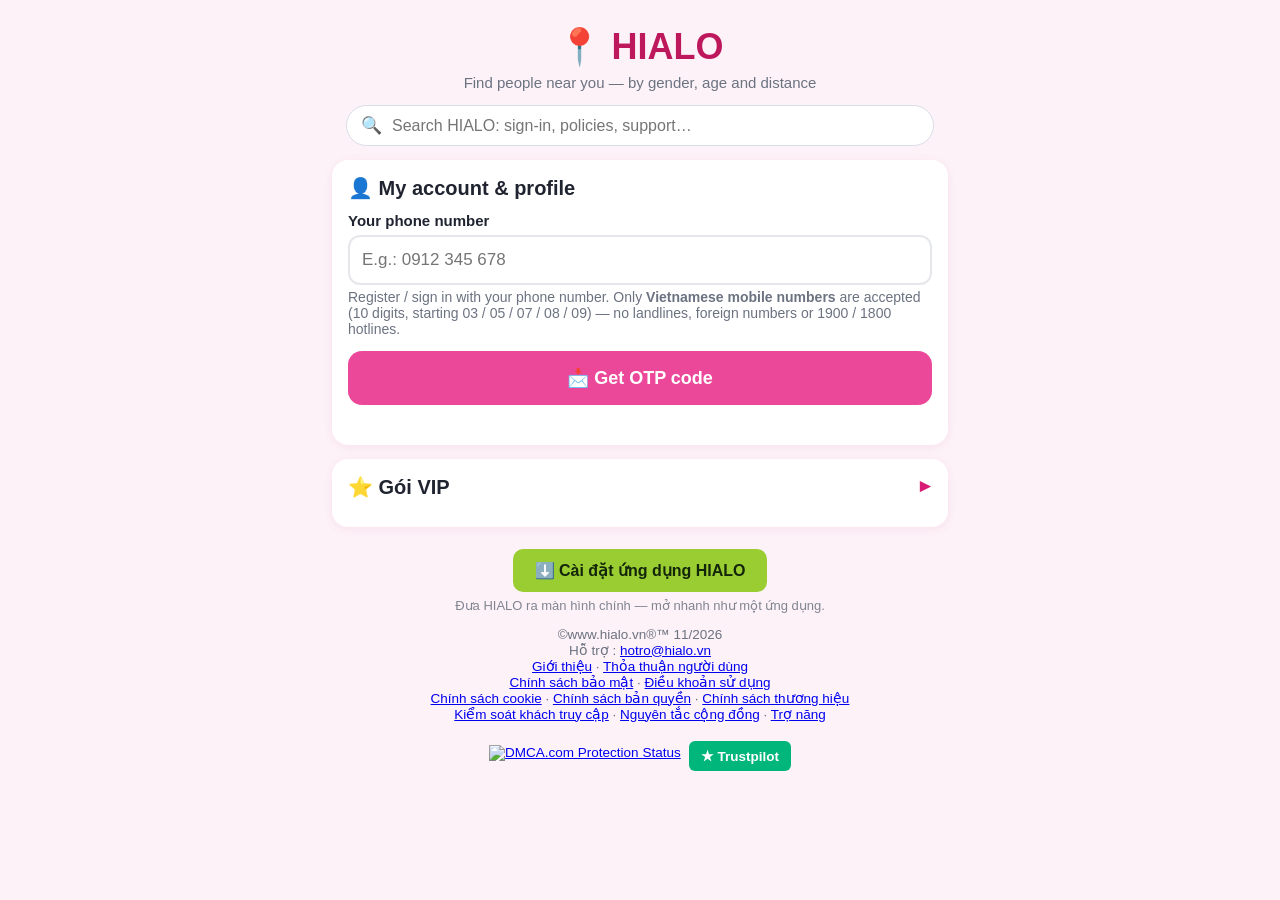
==== commit 5360bfac: "Goi 5: da ngon ngu (vi/en/tl/id/th) + dang nhap Google/Facebook (khung cho khoa OAuth) — sw hialo-v1" ====
--- a/index.html
+++ b/index.html
@@ -35,13 +35,13 @@
 
   <header class="dauTrang">
     <h1>📍 HIALO</h1>
-    <p class="phuDe">Tìm người ở gần bạn — theo giới tính, độ tuổi và khoảng cách</p>
+    <p class="phuDe" data-i18n="phu_de">Tìm người ở gần bạn — theo giới tính, độ tuổi và khoảng cách</p>
   </header>
 
   <div class="tkHopNgoai">
     <div class="tkHop">
       <span class="tkKinh">🔍</span>
-      <input id="oTimKiemH" type="search" placeholder="Tìm trong HIALO: đăng nhập, chính sách, hỗ trợ…" autocomplete="off">
+      <input id="oTimKiemH" type="search" placeholder="Tìm trong HIALO: đăng nhập, chính sách, hỗ trợ…" data-i18n-ph="tim_kiem_ph" autocomplete="off">
       <div id="goiYTimKiemH" class="tkGoiY" style="display:none"></div>
     </div>
   </div>
@@ -51,15 +51,24 @@
 
   <!-- ===== TÀI KHOẢN & HỒ SƠ ===== -->
   <section class="the" id="theHoSo">
-    <h2>👤 Tài khoản &amp; hồ sơ của tôi</h2>
+    <h2 data-i18n="ho_so_tieu_de">👤 Tài khoản &amp; hồ sơ của tôi</h2>
 
     <!-- Màn hình 1: nhập số điện thoại -->
     <div id="manDienThoai">
-      <label class="nhan" for="inpSdt">Số điện thoại của bạn</label>
-      <input id="inpSdt" type="tel" inputmode="tel" autocomplete="tel" maxlength="15" placeholder="Ví dụ: 0912 345 678">
-      <p class="moTa">Đăng ký / đăng nhập bằng số điện thoại. Chỉ nhận <strong>số di động Việt Nam</strong> (10 số, đầu 03 / 05 / 07 / 08 / 09) — không nhận số bàn, số nước ngoài, số tổng đài 1900 / 1800.</p>
-      <button type="button" id="btnNhanOTP" class="nutChinh">📩 Nhận mã OTP</button>
+      <label class="nhan" for="inpSdt" data-i18n="nhan_sdt">Số điện thoại của bạn</label>
+      <input id="inpSdt" type="tel" inputmode="tel" autocomplete="tel" maxlength="15" placeholder="Ví dụ: 0912 345 678" data-i18n-ph="sdt_ph">
+      <p class="moTa" data-i18n="mo_ta_sdt">Đăng ký / đăng nhập bằng số điện thoại. Chỉ nhận <strong>số di động Việt Nam</strong> (10 số, đầu 03 / 05 / 07 / 08 / 09) — không nhận số bàn, số nước ngoài, số tổng đài 1900 / 1800.</p>
+      <button type="button" id="btnNhanOTP" class="nutChinh" data-i18n="btn_nhan_otp">📩 Nhận mã OTP</button>
       <p class="loi" id="loiSdt"></p>
+
+      <!-- Gói 5: đăng nhập Google / Facebook — khối này CHỈ hiện khi máy chủ đã cấu
+           hình khóa OAuth (GET /api/cau-hinh-oauth); chưa có khóa thì ẩn hoàn toàn. -->
+      <div id="khuDangNhapXaHoi" class="an">
+        <p class="chiaOAuth" data-i18n="hoac_tiep_tuc">— hoặc tiếp tục bằng —</p>
+        <div id="hopNutGoogle" class="hopNutGoogle"></div>
+        <button type="button" id="btnDangNhapFacebook" class="nutFacebook an"><span class="chuF">f</span> <span data-i18n="btn_dn_facebook">Đăng nhập bằng Facebook</span></button>
+        <p class="loi" id="loiXaHoi"></p>
+      </div>
 
       <!-- V5.3: xác thực bằng tin nhắn TỰ GỬI (MO-SMS) — chỉ hiện khi máy chủ bật tính năng -->
       <div id="khuSmsDen" class="an">
@@ -81,13 +90,13 @@
     <div id="manOTP" class="an">
       <p class="nhanDemo" id="bannerMaDemo">🧪 Mã demo: <span class="maHien" id="maDemoHien">------</span> — bản thật mã này sẽ gửi qua tin nhắn SMS</p>
       <p class="moTa">Nhập mã 6 số đã gửi tới số <strong id="sdtChoXacThuc"></strong>. Mã có hiệu lực trong <strong>5 phút</strong>, nhập sai 5 lần sẽ bị khóa.</p>
-      <label class="nhan" for="inpOTP">Mã OTP</label>
+      <label class="nhan" for="inpOTP" data-i18n="nhan_otp">Mã OTP</label>
       <input id="inpOTP" type="text" inputmode="numeric" autocomplete="one-time-code" maxlength="6" placeholder="• • • • • •">
-      <button type="button" id="btnXacNhanOTP" class="nutChinh">✅ Xác nhận</button>
+      <button type="button" id="btnXacNhanOTP" class="nutChinh" data-i18n="btn_xac_nhan">✅ Xác nhận</button>
       <p class="loi" id="loiOTP"></p>
       <div class="hangGuiLai">
-        <button type="button" id="btnGuiLai" class="nutPhu nho" disabled>Gửi lại mã</button>
-        <button type="button" id="btnDoiSo" class="nutPhu nho">← Đổi số điện thoại</button>
+        <button type="button" id="btnGuiLai" class="nutPhu nho" disabled data-i18n="btn_gui_lai">Gửi lại mã</button>
+        <button type="button" id="btnDoiSo" class="nutPhu nho" data-i18n="btn_doi_so">← Đổi số điện thoại</button>
       </div>
     </div>
 
@@ -96,29 +105,41 @@
 
       <!-- Form tạo / sửa hồ sơ -->
       <form id="formHoSo" autocomplete="off">
-        <label class="nhan" for="inpNick">Nick (tên hiển thị)</label>
+        <label class="nhan" for="inpNick" data-i18n="nhan_nick">Nick (tên hiển thị)</label>
         <input id="inpNick" type="text" maxlength="24" placeholder="Ví dụ: Phúc Cát Hải">
 
-        <span class="nhan">Giới tính</span>
+        <span class="nhan" data-i18n="nhan_gioi">Giới tính</span>
         <div class="chonGioi" role="group" aria-label="Giới tính của bạn">
-          <label class="oGioi"><input type="radio" name="gioiMe" value="nam"> 🧑 Nam</label>
-          <label class="oGioi"><input type="radio" name="gioiMe" value="nu"> 👩 Nữ</label>
-        </div>
-
-        <label class="nhan" for="inpTuoi">Tuổi</label>
+          <label class="oGioi"><input type="radio" name="gioiMe" value="nam"> <span data-i18n="gioi_nam">🧑 Nam</span></label>
+          <label class="oGioi"><input type="radio" name="gioiMe" value="nu"> <span data-i18n="gioi_nu">👩 Nữ</span></label>
+        </div>
+
+        <label class="nhan" for="inpTuoi" data-i18n="nhan_tuoi">Tuổi</label>
         <input id="inpTuoi" type="number" inputmode="numeric" min="18" max="99" placeholder="Ví dụ: 40">
 
-        <span class="nhan">Chọn 1 emoji làm ảnh đại diện</span>
+        <span class="nhan" data-i18n="nhan_emoji">Chọn 1 emoji làm ảnh đại diện</span>
         <div id="chonEmoji" class="luoiEmoji"></div>
 
-        <button type="submit" id="btnLuuHoSo" class="nutChinh">💾 Lưu hồ sơ</button>
+        <label class="nhan" for="selMucDichHoSo" data-i18n="nhan_muc_dich">Mục đích kết bạn</label>
+        <select id="selMucDichHoSo" class="chonSelect">
+          <option value="" data-i18n="chua_chon">— Chưa chọn —</option>
+          <option value="ket-ban" data-i18n="md_ket_ban">🤝 Kết bạn</option>
+          <option value="hen-ho" data-i18n="md_hen_ho">💘 Hẹn hò</option>
+          <option value="tro-chuyen" data-i18n="md_tro_chuyen">💬 Trò chuyện</option>
+          <option value="nguoi-yeu" data-i18n="md_nguoi_yeu">💍 Tìm người yêu</option>
+        </select>
+
+        <label class="nhan" for="inpSoThichHoSo" data-i18n="nhan_so_thich">Sở thích (cách nhau bằng dấu phẩy, tối đa 10)</label>
+        <input id="inpSoThichHoSo" type="text" maxlength="250" placeholder="Ví dụ: cà phê, du lịch, bóng đá, nấu ăn">
+
+        <button type="submit" id="btnLuuHoSo" class="nutChinh" data-i18n="btn_luu_ho_so">💾 Lưu hồ sơ</button>
         <p class="loi" id="loiForm"></p>
       </form>
 
       <!-- ===== V5.1: THẺ HỒ SƠ + MENU CÁ NHÂN (kiểu Zalo) ===== -->
       <div id="hubCaNhan" class="an">
         <div class="theHub">
-          <button type="button" id="btnCaiDatHub" class="nutBanhRang" title="Cài đặt" aria-label="Mở cài đặt">⚙️</button>
+          <button type="button" id="btnCaiDatHub" class="nutBanhRang" title="Cài đặt" aria-label="Mở cài đặt" data-i18n-title="cai_dat">⚙️</button>
           <div class="hangHoSo">
             <span id="avatarMe" class="avatarLon">😀</span>
             <div class="thongTinHub">
@@ -129,22 +150,22 @@
             </div>
           </div>
           <div id="hopSuaTrangThai" class="an">
-            <input id="inpTrangThai" type="text" maxlength="60" placeholder="Trạng thái của bạn (tối đa 60 ký tự)">
+            <input id="inpTrangThai" type="text" maxlength="60" placeholder="Trạng thái của bạn (tối đa 60 ký tự)" data-i18n-ph="trang_thai_ph">
             <div class="hangHaiNut">
-              <button type="button" id="btnLuuTrangThai" class="nutChinh nho">💾 Lưu</button>
-              <button type="button" id="btnHuyTrangThai" class="nutPhu nho">Hủy</button>
+              <button type="button" id="btnLuuTrangThai" class="nutChinh nho" data-i18n="btn_luu">💾 Lưu</button>
+              <button type="button" id="btnHuyTrangThai" class="nutPhu nho" data-i18n="btn_huy">Hủy</button>
             </div>
           </div>
         </div>
 
         <nav class="dsMenuCaNhan" aria-label="Menu cá nhân">
-          <button type="button" class="mucMenu" data-mo-trang="trangHCloud"><span class="iconMenu">☁️</span><span class="chuMenu"><strong>hCloud</strong><small>Không gian lưu trữ dữ liệu trên đám mây</small></span><span class="chevronMenu">›</span></button>
-          <button type="button" class="mucMenu" data-mo-trang="trangHStyle"><span class="iconMenu">🎨</span><span class="chuMenu"><strong>hStyle</strong><small>Hình nền và nhạc cho cuộc gọi Hialo</small></span><span class="chevronMenu">›</span></button>
-          <button type="button" class="mucMenu" data-mo-trang="trangTaiLieu"><span class="iconMenu">🔖</span><span class="chuMenu"><strong>Tài liệu của tôi</strong><small>Tin nhắn và tệp quan trọng bạn đã lưu</small></span><span class="chevronMenu">›</span></button>
-          <button type="button" class="mucMenu" data-mo-trang="trangDuLieu"><span class="iconMenu">💾</span><span class="chuMenu"><strong>Dữ liệu lưu trữ</strong><small>Dung lượng tệp bạn đã gửi</small></span><span class="chevronMenu">›</span></button>
-          <button type="button" class="mucMenu" data-mo-trang="trangViQR"><span class="iconMenu">🔳</span><span class="chuMenu"><strong>Ví QR</strong><small>Mã QR ngân hàng, ví điện tử của bạn</small></span><span class="chevronMenu">›</span></button>
-          <button type="button" class="mucMenu" data-mo-trang="trangTaiKhoan"><span class="iconMenu">🛡️</span><span class="chuMenu"><strong>Tài khoản và bảo mật</strong><small>Hồ sơ, khóa PIN, phiên đăng nhập</small></span><span class="chevronMenu">›</span></button>
-          <button type="button" class="mucMenu" data-mo-trang="trangRiengTu"><span class="iconMenu">🔒</span><span class="chuMenu"><strong>Quyền riêng tư</strong><small>Ai tìm thấy, nhắn tin và gọi cho bạn</small></span><span class="chevronMenu">›</span></button>
+          <button type="button" class="mucMenu" data-mo-trang="trangHCloud"><span class="iconMenu">☁️</span><span class="chuMenu"><strong>hCloud</strong><small data-i18n="hub_hcloud_mo">Không gian lưu trữ dữ liệu trên đám mây</small></span><span class="chevronMenu">›</span></button>
+          <button type="button" class="mucMenu" data-mo-trang="trangHStyle"><span class="iconMenu">🎨</span><span class="chuMenu"><strong>hStyle</strong><small data-i18n="hub_hstyle_mo">Hình nền và nhạc cho cuộc gọi Hialo</small></span><span class="chevronMenu">›</span></button>
+          <button type="button" class="mucMenu" data-mo-trang="trangTaiLieu"><span class="iconMenu">🔖</span><span class="chuMenu"><strong data-i18n="hub_tai_lieu">Tài liệu của tôi</strong><small data-i18n="hub_tai_lieu_mo">Tin nhắn và tệp quan trọng bạn đã lưu</small></span><span class="chevronMenu">›</span></button>
+          <button type="button" class="mucMenu" data-mo-trang="trangDuLieu"><span class="iconMenu">💾</span><span class="chuMenu"><strong data-i18n="hub_du_lieu">Dữ liệu lưu trữ</strong><small data-i18n="hub_du_lieu_mo">Dung lượng tệp bạn đã gửi</small></span><span class="chevronMenu">›</span></button>
+          <button type="button" class="mucMenu" data-mo-trang="trangViQR"><span class="iconMenu">🔳</span><span class="chuMenu"><strong data-i18n="hub_viqr">Ví QR</strong><small data-i18n="hub_viqr_mo">Mã QR ngân hàng, ví điện tử của bạn</small></span><span class="chevronMenu">›</span></button>
+          <button type="button" class="mucMenu" data-mo-trang="trangTaiKhoan"><span class="iconMenu">🛡️</span><span class="chuMenu"><strong data-i18n="hub_taikhoan">Tài khoản và bảo mật</strong><small data-i18n="hub_taikhoan_mo">Hồ sơ, khóa PIN, phiên đăng nhập</small></span><span class="chevronMenu">›</span></button>
+          <button type="button" class="mucMenu" data-mo-trang="trangRiengTu"><span class="iconMenu">🔒</span><span class="chuMenu"><strong data-i18n="hub_riengtu">Quyền riêng tư</strong><small data-i18n="hub_riengtu_mo">Ai tìm thấy, nhắn tin và gọi cho bạn</small></span><span class="chevronMenu">›</span></button>
         </nav>
       </div>
 
@@ -152,40 +173,40 @@
       <div class="trangCon an" id="trangCaiDat">
         <div class="dauTrangCon">
           <button type="button" class="nutPhu nho" data-quay-lai="hub">←</button>
-          <h3>Cài đặt</h3>
+          <h3 data-i18n="cd_tieu_de">Cài đặt</h3>
         </div>
         <nav class="dsMenuCaNhan" aria-label="Menu cài đặt">
-          <button type="button" class="mucMenu" data-mo-trang="trangCdTinNhan"><span class="iconMenu">💬</span><span class="chuMenu"><strong>Tin nhắn</strong><small>Cách gửi và hiển thị tin nhắn</small></span><span class="chevronMenu">›</span></button>
-          <button type="button" class="mucMenu" data-mo-trang="trangCdCuocGoi"><span class="iconMenu">📞</span><span class="chuMenu"><strong>Cuộc gọi</strong><small>Ai gọi được cho bạn, rung khi có cuộc gọi</small></span><span class="chevronMenu">›</span></button>
-          <button type="button" class="mucMenu" data-mo-trang="trangCdTuongNha"><span class="iconMenu">🏠</span><span class="chuMenu"><strong>Tường nhà</strong><small>Ai xem được tường nhà của bạn</small></span><span class="chevronMenu">›</span></button>
-          <button type="button" class="mucMenu" data-mo-trang="trangCdDanhBa"><span class="iconMenu">📇</span><span class="chuMenu"><strong>Danh bạ</strong><small>Tìm bạn bằng số điện thoại, cách sắp xếp</small></span><span class="chevronMenu">›</span></button>
-          <button type="button" class="mucMenu" data-mo-trang="trangCdTienIch"><span class="iconMenu">🧰</span><span class="chuMenu"><strong>Tiện ích</strong><small>Mã QR trong ảnh, thẻ ngân hàng, cách mở link</small></span><span class="chevronMenu">›</span></button>
-          <button type="button" class="mucMenu" data-mo-trang="trangGiaoDien"><span class="iconMenu">🎨</span><span class="chuMenu"><strong>Giao diện và ngôn ngữ</strong><small>Sáng / tối, ngôn ngữ hiển thị</small></span><span class="chevronMenu">›</span></button>
-          <button type="button" class="mucMenu" data-mo-trang="trangThongTin"><span class="iconMenu">ℹ️</span><span class="chuMenu"><strong>Thông tin về Hialo</strong><small>Phiên bản và giới thiệu ứng dụng</small></span><span class="chevronMenu">›</span></button>
-          <button type="button" class="mucMenu" data-mo-trang="trangHoTro"><span class="iconMenu">🆘</span><span class="chuMenu"><strong>Liên hệ hỗ trợ</strong><small>Email hỗ trợ và câu hỏi thường gặp</small></span><span class="chevronMenu">›</span></button>
-          <button type="button" class="mucMenu" id="btnChuyenTaiKhoan"><span class="iconMenu">🔄</span><span class="chuMenu"><strong>Chuyển tài khoản</strong><small>Đăng nhập bằng số điện thoại khác</small></span><span class="chevronMenu">›</span></button>
-          <button type="button" class="mucMenu mucMenuNguyHiem" data-mo-trang="trangXoaTaiKhoan"><span class="iconMenu">🗑</span><span class="chuMenu"><strong>Xóa tài khoản</strong><small>Xóa vĩnh viễn tài khoản và dữ liệu của bạn</small></span><span class="chevronMenu">›</span></button>
+          <button type="button" class="mucMenu" data-mo-trang="trangCdTinNhan"><span class="iconMenu">💬</span><span class="chuMenu"><strong data-i18n="cd_tin_nhan">Tin nhắn</strong><small data-i18n="cd_tin_nhan_mo">Cách gửi và hiển thị tin nhắn</small></span><span class="chevronMenu">›</span></button>
+          <button type="button" class="mucMenu" data-mo-trang="trangCdCuocGoi"><span class="iconMenu">📞</span><span class="chuMenu"><strong data-i18n="cd_cuoc_goi">Cuộc gọi</strong><small data-i18n="cd_cuoc_goi_mo">Ai gọi được cho bạn, rung khi có cuộc gọi</small></span><span class="chevronMenu">›</span></button>
+          <button type="button" class="mucMenu" data-mo-trang="trangCdTuongNha"><span class="iconMenu">🏠</span><span class="chuMenu"><strong data-i18n="cd_tuong_nha">Tường nhà</strong><small data-i18n="cd_tuong_nha_mo">Ai xem được tường nhà của bạn</small></span><span class="chevronMenu">›</span></button>
+          <button type="button" class="mucMenu" data-mo-trang="trangCdDanhBa"><span class="iconMenu">📇</span><span class="chuMenu"><strong data-i18n="cd_danh_ba">Danh bạ</strong><small data-i18n="cd_danh_ba_mo">Tìm bạn bằng số điện thoại, cách sắp xếp</small></span><span class="chevronMenu">›</span></button>
+          <button type="button" class="mucMenu" data-mo-trang="trangCdTienIch"><span class="iconMenu">🧰</span><span class="chuMenu"><strong data-i18n="cd_tien_ich">Tiện ích</strong><small data-i18n="cd_tien_ich_mo">Mã QR trong ảnh, thẻ ngân hàng, cách mở link</small></span><span class="chevronMenu">›</span></button>
+          <button type="button" class="mucMenu" data-mo-trang="trangGiaoDien"><span class="iconMenu">🎨</span><span class="chuMenu"><strong data-i18n="cd_giao_dien">Giao diện và ngôn ngữ</strong><small data-i18n="cd_giao_dien_mo">Sáng / tối, ngôn ngữ hiển thị</small></span><span class="chevronMenu">›</span></button>
+          <button type="button" class="mucMenu" data-mo-trang="trangThongTin"><span class="iconMenu">ℹ️</span><span class="chuMenu"><strong data-i18n="cd_thong_tin">Thông tin về Hialo</strong><small data-i18n="cd_thong_tin_mo">Phiên bản và giới thiệu ứng dụng</small></span><span class="chevronMenu">›</span></button>
+          <button type="button" class="mucMenu" data-mo-trang="trangHoTro"><span class="iconMenu">🆘</span><span class="chuMenu"><strong data-i18n="cd_ho_tro">Liên hệ hỗ trợ</strong><small data-i18n="cd_ho_tro_mo">Email hỗ trợ và câu hỏi thường gặp</small></span><span class="chevronMenu">›</span></button>
+          <button type="button" class="mucMenu" id="btnChuyenTaiKhoan"><span class="iconMenu">🔄</span><span class="chuMenu"><strong data-i18n="cd_chuyen_tk">Chuyển tài khoản</strong><small data-i18n="cd_chuyen_tk_mo">Đăng nhập bằng số điện thoại khác</small></span><span class="chevronMenu">›</span></button>
+          <button type="button" class="mucMenu mucMenuNguyHiem" data-mo-trang="trangXoaTaiKhoan"><span class="iconMenu">🗑</span><span class="chuMenu"><strong data-i18n="cd_xoa_tk">Xóa tài khoản</strong><small data-i18n="cd_xoa_tk_mo">Xóa vĩnh viễn tài khoản và dữ liệu của bạn</small></span><span class="chevronMenu">›</span></button>
         </nav>
-        <button type="button" id="btnDangXuat" class="nutDangXuatLon">Đăng xuất</button>
+        <button type="button" id="btnDangXuat" class="nutDangXuatLon" data-i18n="btn_dang_xuat">Đăng xuất</button>
       </div>
 
       <!-- ===== V5.1: CÀI ĐẶT — TIN NHẮN ===== -->
       <div class="trangCon an" id="trangCdTinNhan">
         <div class="dauTrangCon">
           <button type="button" class="nutPhu nho" data-quay-lai="trangCaiDat">←</button>
-          <h3>Tin nhắn</h3>
+          <h3 data-i18n="cd_tin_nhan">Tin nhắn</h3>
         </div>
         <div class="congTac khongVienTren">
           <label class="hangCongTac" for="chkEnterGui">
             <input type="checkbox" id="chkEnterGui" checked>
-            <span><strong>Nhấn Enter để gửi tin</strong></span>
+            <span><strong data-i18n="cdtn_enter">Nhấn Enter để gửi tin</strong></span>
           </label>
           <p class="giaiThich">Bật: gõ xong bấm phím Enter là gửi ngay. Tắt: phải bấm nút Gửi.</p>
         </div>
         <div class="congTac">
           <label class="hangCongTac" for="chkHienGioTin">
             <input type="checkbox" id="chkHienGioTin" checked>
-            <span><strong>Hiện giờ dưới mỗi tin nhắn</strong></span>
+            <span><strong data-i18n="cdtn_hien_gio">Hiện giờ dưới mỗi tin nhắn</strong></span>
           </label>
           <p class="giaiThich">Tắt đi nếu muốn khung trò chuyện gọn hơn.</p>
         </div>
@@ -195,19 +216,19 @@
       <div class="trangCon an" id="trangCdTienIch">
         <div class="dauTrangCon">
           <button type="button" class="nutPhu nho" data-quay-lai="trangCaiDat">←</button>
-          <h3>Tiện ích</h3>
+          <h3 data-i18n="cd_tien_ich">Tiện ích</h3>
         </div>
         <div class="congTac khongVienTren">
           <label class="hangCongTac" for="chkQrTuDongTrongAnh">
             <input type="checkbox" id="chkQrTuDongTrongAnh">
-            <span><strong>Tự nhận diện mã QR trong ảnh</strong></span>
+            <span><strong data-i18n="cdti_qr_anh">Tự nhận diện mã QR trong ảnh</strong></span>
           </label>
           <p class="giaiThich">Khi mở cuộc trò chuyện, Hialo tự kiểm tra các ảnh trong cuộc trò chuyện đó: nếu ảnh chứa mã QR sẽ hiện một thẻ nhỏ dưới ảnh để bạn xem nội dung hoặc lưu vào Ví QR. Chỉ quét ảnh của cuộc trò chuyện đang mở, ngay trên máy của bạn. Mặc định tắt.</p>
         </div>
         <div class="congTac">
           <label class="hangCongTac" for="chkQrTheNganHang">
             <input type="checkbox" id="chkQrTheNganHang" checked>
-            <span><strong>Hiện thẻ QR khi tin nhắn nhắc tài khoản ngân hàng</strong></span>
+            <span><strong data-i18n="cdti_qr_the">Hiện thẻ QR khi tin nhắn nhắc tài khoản ngân hàng</strong></span>
           </label>
           <p class="giaiThich">Nếu một tin nhắn có nhắc tên ngân hàng / ví điện tử kèm số tài khoản, Hialo gắn thẻ nhỏ dưới tin nhắn để bạn sao chép số tài khoản hoặc lưu vào Ví QR, đỡ phải gõ lại.</p>
         </div>
@@ -223,24 +244,24 @@
       <div class="trangCon an" id="trangCdCuocGoi">
         <div class="dauTrangCon">
           <button type="button" class="nutPhu nho" data-quay-lai="trangCaiDat">←</button>
-          <h3>Cuộc gọi</h3>
+          <h3 data-i18n="cd_cuoc_goi">Cuộc gọi</h3>
         </div>
         <div class="congTac khongVienTren">
           <label class="hangCongTac" for="chkLaGoiCd">
             <input type="checkbox" id="chkLaGoiCd">
-            <span><strong>Cho phép người lạ gọi</strong></span>
+            <span><strong data-i18n="cdgoi_la">Cho phép người lạ gọi</strong></span>
           </label>
           <p class="giaiThich">Bật: người chưa kết bạn cũng gọi thoại / gọi video cho bạn được. Tắt: chỉ bạn bè mới gọi được. Người đã bị chặn thì không bao giờ gọi được.</p>
         </div>
         <div class="congTac">
           <label class="hangCongTac" for="chkRungKhiGoiDen">
             <input type="checkbox" id="chkRungKhiGoiDen" checked>
-            <span><strong>Rung khi có cuộc gọi đến</strong></span>
+            <span><strong data-i18n="cdgoi_rung">Rung khi có cuộc gọi đến</strong></span>
           </label>
           <p class="giaiThich">Điện thoại sẽ rung theo nhịp khi có người gọi tới (nếu thiết bị hỗ trợ rung).</p>
         </div>
         <nav class="dsMenuCaNhan">
-          <button type="button" class="mucMenu" data-mo-trang="trangHStyle"><span class="iconMenu">🎨</span><span class="chuMenu"><strong>hStyle</strong><small>Hình nền và nhạc cho cuộc gọi Hialo</small></span><span class="chevronMenu">›</span></button>
+          <button type="button" class="mucMenu" data-mo-trang="trangHStyle"><span class="iconMenu">🎨</span><span class="chuMenu"><strong>hStyle</strong><small data-i18n="hub_hstyle_mo">Hình nền và nhạc cho cuộc gọi Hialo</small></span><span class="chevronMenu">›</span></button>
         </nav>
       </div>
 
@@ -248,19 +269,19 @@
       <div class="trangCon an" id="trangCdTuongNha">
         <div class="dauTrangCon">
           <button type="button" class="nutPhu nho" data-quay-lai="trangCaiDat">←</button>
-          <h3>Tường nhà</h3>
+          <h3 data-i18n="cd_tuong_nha">Tường nhà</h3>
         </div>
         <div class="congTac khongVienTren">
           <label class="hangCongTac" for="chkTuongChiBanBe">
             <input type="checkbox" id="chkTuongChiBanBe" checked>
-            <span><strong>Chỉ bạn bè xem được tường nhà của tôi</strong></span>
+            <span><strong data-i18n="cdtn_tuong">Chỉ bạn bè xem được tường nhà của tôi</strong></span>
           </label>
           <p class="giaiThich">Bật: bài đăng của bạn chỉ bạn bè mới thấy. Tắt: tường nhà thành công khai — mọi người dùng Hialo đều thấy bài của bạn trong tab Tường nhà của họ.</p>
         </div>
         <div class="congTac">
           <label class="hangCongTac" for="chkTuongThongBao">
             <input type="checkbox" id="chkTuongThongBao">
-            <span><strong>Thông báo khi có tương tác trên tường</strong></span>
+            <span><strong data-i18n="cdtn_tb_tuong">Thông báo khi có tương tác trên tường</strong></span>
           </label>
           <p class="giaiThich">Cài đặt này được lưu sẵn; thông báo tương tác tường nhà sẽ có ở bản sau.</p>
         </div>
@@ -270,19 +291,19 @@
       <div class="trangCon an" id="trangCdDanhBa">
         <div class="dauTrangCon">
           <button type="button" class="nutPhu nho" data-quay-lai="trangCaiDat">←</button>
-          <h3>Danh bạ</h3>
+          <h3 data-i18n="cd_danh_ba">Danh bạ</h3>
         </div>
         <div class="congTac khongVienTren">
           <label class="hangCongTac" for="chkTimBangSDTDanhBa">
             <input type="checkbox" id="chkTimBangSDTDanhBa" checked>
-            <span><strong>Cho phép tìm tôi bằng số điện thoại</strong></span>
+            <span><strong data-i18n="rt_tim_sdt">Cho phép tìm tôi bằng số điện thoại</strong></span>
           </label>
           <p class="giaiThich">Bật: ai biết số của bạn, nhập vào ô tìm trong app sẽ thấy nick của bạn để kết bạn. Tắt: dù biết số, họ tìm cũng không ra bạn.</p>
         </div>
-        <label class="nhan" for="selDanhBaSapXep">Sắp xếp danh sách bạn bè</label>
+        <label class="nhan" for="selDanhBaSapXep" data-i18n="cddb_sap_xep">Sắp xếp danh sách bạn bè</label>
         <select id="selDanhBaSapXep" class="chonSelect">
-          <option value="mac-dinh">Mặc định (thứ tự kết bạn)</option>
-          <option value="ten">Theo tên A → Z</option>
+          <option value="mac-dinh" data-i18n="cddb_mac_dinh">Mặc định (thứ tự kết bạn)</option>
+          <option value="ten" data-i18n="cddb_theo_ten">Theo tên A → Z</option>
         </select>
       </div>
 
@@ -290,22 +311,29 @@
       <div class="trangCon an" id="trangGiaoDien">
         <div class="dauTrangCon">
           <button type="button" class="nutPhu nho" data-quay-lai="trangCaiDat">←</button>
-          <h3>Giao diện và ngôn ngữ</h3>
-        </div>
-        <span class="nhan">Giao diện</span>
+          <h3 data-i18n="cd_giao_dien">Giao diện và ngôn ngữ</h3>
+        </div>
+        <span class="nhan" data-i18n="gd_giao_dien">Giao diện</span>
         <div class="chonGioi" role="group" aria-label="Chọn giao diện">
-          <label class="oGioi"><input type="radio" name="giaoDien" value="sang"> ☀️ Sáng</label>
-          <label class="oGioi"><input type="radio" name="giaoDien" value="toi"> 🌙 Tối</label>
-        </div>
-        <span class="nhan">Ngôn ngữ</span>
-        <p class="moTa">🇻🇳 Tiếng Việt — hiện tại Hialo chỉ có tiếng Việt.</p>
+          <label class="oGioi"><input type="radio" name="giaoDien" value="sang"> <span data-i18n="gd_sang">☀️ Sáng</span></label>
+          <label class="oGioi"><input type="radio" name="giaoDien" value="toi"> <span data-i18n="gd_toi">🌙 Tối</span></label>
+        </div>
+        <span class="nhan" data-i18n="gd_ngon_ngu">Ngôn ngữ / Language</span>
+        <select id="selNgonNgu" class="chonSelect">
+          <option value="vi">🇻🇳 Tiếng Việt</option>
+          <option value="en">🇬🇧 English</option>
+          <option value="tl">🇵🇭 Tagalog</option>
+          <option value="id">🇮🇩 Bahasa Indonesia</option>
+          <option value="th">🇹🇭 ไทย</option>
+        </select>
+        <p class="moTa" data-i18n="gd_ngon_ngu_mo">Đổi ngôn ngữ là áp dụng ngay, không cần tải lại trang. Lựa chọn được lưu theo tài khoản và đồng bộ sang mọi thiết bị bạn đăng nhập; ngôn ngữ này cũng là ngôn ngữ đích mặc định của nút Dịch trong trò chuyện.</p>
       </div>
 
       <!-- ===== V5.1: THÔNG TIN VỀ HIALO ===== -->
       <div class="trangCon an" id="trangThongTin">
         <div class="dauTrangCon">
           <button type="button" class="nutPhu nho" data-quay-lai="trangCaiDat">←</button>
-          <h3>Thông tin về Hialo</h3>
+          <h3 data-i18n="cd_thong_tin">Thông tin về Hialo</h3>
         </div>
         <p class="tenAppLon">📍 HIALO</p>
         <p class="moTa">Phiên bản: <strong>Hialo 5.1</strong></p>
@@ -343,48 +371,62 @@
       <div class="trangCon an" id="trangRiengTu">
         <div class="dauTrangCon">
           <button type="button" class="nutPhu nho" data-quay-lai="hub">←</button>
-          <h3>Quyền riêng tư</h3>
+          <h3 data-i18n="hub_riengtu">Quyền riêng tư</h3>
         </div>
         <div class="congTac khongVienTren">
           <label class="hangCongTac" for="chkHienThi">
             <input type="checkbox" id="chkHienThi" checked>
-            <span><strong>Cho phép người khác tìm thấy tôi quanh đây</strong></span>
+            <span><strong data-i18n="rt_hien_thi">Cho phép người khác tìm thấy tôi quanh đây</strong></span>
           </label>
           <p class="giaiThich">Chỉ người cài app này và bật mục này mới xuất hiện trong kết quả tìm của người khác. Tắt đi là bạn ẩn mình, vẫn tìm được người khác.</p>
         </div>
         <div class="congTac">
           <label class="hangCongTac" for="chkTimBangSDT">
             <input type="checkbox" id="chkTimBangSDT" checked>
-            <span><strong>Cho phép tìm tôi bằng số điện thoại</strong></span>
+            <span><strong data-i18n="rt_tim_sdt">Cho phép tìm tôi bằng số điện thoại</strong></span>
           </label>
           <p class="giaiThich">Bật: ai biết số của bạn, nhập vào ô tìm trong app sẽ thấy nick của bạn để kết bạn. Tắt: dù biết số, họ tìm cũng không ra bạn.</p>
         </div>
         <div class="congTac">
           <label class="hangCongTac" for="chkLaNhanTin">
             <input type="checkbox" id="chkLaNhanTin">
-            <span><strong>Cho phép người lạ nhắn tin</strong></span>
+            <span><strong data-i18n="rt_la_tin">Cho phép người lạ nhắn tin</strong></span>
           </label>
           <p class="giaiThich">Bật: người chưa kết bạn cũng nhắn tin cho bạn được. Tắt: chỉ bạn bè mới nhắn được.</p>
+        </div>
+        <div class="congTac">
+          <label class="hangCongTac" for="chkChiNhanTinBanBe">
+            <input type="checkbox" id="chkChiNhanTinBanBe">
+            <span><strong data-i18n="rt_chi_ban_be">Chỉ nhận tin từ bạn bè</strong></span>
+          </label>
+          <p class="giaiThich">Bật: tin nhắn đầu tiên của người lạ sẽ vào mục <strong>Tin nhắn chờ</strong> trong tab Tin nhắn — bạn xem trước, đồng ý thì tin mới chuyển vào hộp thư chính. Tài khoản nữ được bật sẵn chế độ này. Ảnh/tệp người lạ gửi vẫn bị chặn cho tới khi hai bạn đã trò chuyện được với nhau.</p>
         </div>
         <div class="congTac">
           <label class="hangCongTac" for="chkLaGoi">
             <input type="checkbox" id="chkLaGoi">
-            <span><strong>Cho phép người lạ gọi</strong></span>
+            <span><strong data-i18n="cdgoi_la">Cho phép người lạ gọi</strong></span>
           </label>
           <p class="giaiThich">Bật: người chưa kết bạn cũng gọi thoại / gọi video cho bạn được. Tắt: chỉ bạn bè mới gọi được.</p>
+        </div>
+        <div class="congTac">
+          <label class="hangCongTac" for="chkHienDaXem">
+            <input type="checkbox" id="chkHienDaXem" checked>
+            <span><strong data-i18n="rt_da_xem">Hiện trạng thái "Đã xem" trong trò chuyện</strong></span>
+          </label>
+          <p class="giaiThich">Bật: người trò chuyện với bạn thấy khi bạn đã xem tin của họ, và bạn cũng thấy khi họ đã xem tin của bạn. Tắt: cả hai phía cùng không hiện nữa (theo thông lệ WhatsApp).</p>
         </div>
         <div class="congTac">
           <label class="hangCongTac" for="chkTuongChiBanBeRt">
             <input type="checkbox" id="chkTuongChiBanBeRt" checked>
-            <span><strong>Chỉ bạn bè xem được tường nhà của tôi</strong></span>
+            <span><strong data-i18n="cdtn_tuong">Chỉ bạn bè xem được tường nhà của tôi</strong></span>
           </label>
           <p class="giaiThich">Tắt: tường nhà thành công khai, mọi người dùng Hialo đều thấy bài đăng của bạn.</p>
         </div>
-        <h3 class="tieuDeCon">🚫 Danh sách chặn</h3>
+        <h3 class="tieuDeCon" data-i18n="rt_ds_chan">🚫 Danh sách chặn</h3>
         <div id="dsChanCaNhan" class="danhSach"></div>
-        <p class="goiY" id="trongChan">Bạn chưa chặn ai.</p>
-
-        <h3 class="tieuDeCon">🧩 Quyền của tiện ích và ứng dụng</h3>
+        <p class="goiY" id="trongChan" data-i18n="rt_chua_chan">Bạn chưa chặn ai.</p>
+
+        <h3 class="tieuDeCon" data-i18n="rt_quyen">🧩 Quyền của tiện ích và ứng dụng</h3>
         <p class="giaiThich">Hialo chạy trong trình duyệt nên các quyền dưới đây do trình duyệt cấp. Hialo chỉ xem được trạng thái — muốn thu hồi quyền, bạn mở cài đặt trang web của trình duyệt (chạm ổ khóa trên thanh địa chỉ).</p>
         <div class="dongQuyen">
           <span class="tenQuyen">📷 Camera <small>(quét QR, gọi video)</small></span>
@@ -417,49 +459,73 @@
       <div class="trangCon an" id="trangTaiKhoan">
         <div class="dauTrangCon">
           <button type="button" class="nutPhu nho" data-quay-lai="hub">←</button>
-          <h3>Tài khoản và bảo mật</h3>
-        </div>
-        <p class="moTa">Số điện thoại: <strong id="sdtTaiKhoan"></strong></p>
-        <button type="button" id="btnSuaHoSo" class="nutPhu">✏️ Sửa hồ sơ (tên hiển thị, ảnh đại diện)</button>
-
-        <h3 class="tieuDeCon">🔑 Khóa ứng dụng bằng PIN</h3>
+          <h3 data-i18n="hub_taikhoan">Tài khoản và bảo mật</h3>
+        </div>
+        <p class="moTa"><span data-i18n="tk_sdt_nhan">Số điện thoại:</span> <strong id="sdtTaiKhoan"></strong></p>
+        <button type="button" id="btnSuaHoSo" class="nutPhu" data-i18n="btn_sua_ho_so">✏️ Sửa hồ sơ (tên hiển thị, ảnh đại diện)</button>
+
+        <h3 class="tieuDeCon" data-i18n="tk_pin_tieu_de">🔑 Khóa ứng dụng bằng PIN</h3>
         <div id="khuPinChuaBat">
           <p class="moTa">Đặt PIN gồm 4–6 chữ số. Khi bật, mỗi lần mở Hialo bạn phải nhập PIN mới vào được ứng dụng. PIN chỉ lưu trên máy chủ dạng mã băm — Hialo không biết PIN thật của bạn.</p>
-          <label class="nhan" for="inpPinMoi">PIN mới</label>
+          <label class="nhan" for="inpPinMoi" data-i18n="nhan_pin_moi">PIN mới</label>
           <input id="inpPinMoi" type="password" inputmode="numeric" autocomplete="off" maxlength="6" placeholder="4–6 chữ số">
-          <label class="nhan" for="inpPinMoi2">Nhập lại PIN mới</label>
+          <label class="nhan" for="inpPinMoi2" data-i18n="nhan_pin_moi2">Nhập lại PIN mới</label>
           <input id="inpPinMoi2" type="password" inputmode="numeric" autocomplete="off" maxlength="6" placeholder="Nhập lại cho chắc">
-          <button type="button" id="btnBatPin" class="nutChinh">🔒 Bật khóa PIN</button>
+          <button type="button" id="btnBatPin" class="nutChinh" data-i18n="btn_bat_pin">🔒 Bật khóa PIN</button>
         </div>
         <div id="khuPinDaBat" class="an">
           <p class="trangThai">✅ Khóa PIN đang bật cho tài khoản này.</p>
-          <label class="nhan" for="inpPinCu">PIN hiện tại</label>
+          <label class="nhan" for="inpPinCu" data-i18n="nhan_pin_cu">PIN hiện tại</label>
           <input id="inpPinCu" type="password" inputmode="numeric" autocomplete="off" maxlength="6" placeholder="PIN đang dùng">
-          <label class="nhan" for="inpPinDoi">PIN mới (chỉ khi muốn đổi)</label>
+          <label class="nhan" for="inpPinDoi" data-i18n="nhan_pin_doi">PIN mới (chỉ khi muốn đổi)</label>
           <input id="inpPinDoi" type="password" inputmode="numeric" autocomplete="off" maxlength="6" placeholder="4–6 chữ số">
           <label class="nhan" for="inpPinDoi2">Nhập lại PIN mới</label>
           <input id="inpPinDoi2" type="password" inputmode="numeric" autocomplete="off" maxlength="6" placeholder="Nhập lại cho chắc">
           <div class="hangHaiNut">
-            <button type="button" id="btnDoiPin" class="nutPhu nho">Đổi PIN</button>
-            <button type="button" id="btnTatPin" class="nutPhu nho nutDangXuat">Tắt khóa PIN</button>
+            <button type="button" id="btnDoiPin" class="nutPhu nho" data-i18n="btn_doi_pin">Đổi PIN</button>
+            <button type="button" id="btnTatPin" class="nutPhu nho nutDangXuat" data-i18n="btn_tat_pin">Tắt khóa PIN</button>
           </div>
           <p class="giaiThich">Tắt khóa PIN dùng PIN ở ô "PIN hiện tại" phía trên.</p>
         </div>
         <p class="loi" id="loiPin"></p>
 
-        <h3 class="tieuDeCon">🖥️ Phiên đăng nhập</h3>
+        <h3 class="tieuDeCon" data-i18n="tk_phien_tieu_de">🖥️ Phiên đăng nhập</h3>
         <p class="moTa" id="thongTinPhien">Đang tải thông tin phiên…</p>
 
-        <h3 class="tieuDeCon">🗑 Xóa tài khoản</h3>
+        <h3 class="tieuDeCon" data-i18n="tk_xacthuc_tieu_de">🛡️ Xác thực hồ sơ</h3>
+        <p class="moTa" id="trangThaiXacThucHoSo">Đang tải trạng thái xác thực…</p>
+        <div id="khuGuiXacThuc">
+          <p class="giaiThich">Chụp hoặc chọn một ảnh selfie rõ mặt của chính bạn. Đội ngũ Hialo đối chiếu và duyệt trong vòng 24 giờ. Hồ sơ đã xác thực có huy hiệu ✅ bên cạnh tên ở mọi nơi — giúp người khác tin tưởng bạn hơn. Ảnh chỉ dùng để duyệt xác thực.</p>
+          <input id="inpSelfieXacThuc" type="file" accept="image/*" class="an">
+          <button type="button" id="btnGuiXacThuc" class="nutChinh" data-i18n="btn_gui_xacthuc">📸 Gửi ảnh selfie xác thực</button>
+          <p class="loi" id="loiXacThuc"></p>
+        </div>
+
+        <h3 class="tieuDeCon" data-i18n="tk_lien_ket_tieu_de">🔗 Tài khoản liên kết</h3>
+        <p class="moTa" data-i18n="tk_lien_ket_mo">Liên kết Google / Facebook để đăng nhập nhanh bằng cùng một tài khoản. Một tài khoản mạng xã hội chỉ liên kết được với một tài khoản HIALO.</p>
+        <p class="moTa an" id="ghiChuCanSDT" data-i18n="tk_can_sdt">Tài khoản này đăng nhập bằng mạng xã hội và chưa có số điện thoại — hãy bổ sung số điện thoại ở phần Hồ sơ nếu bạn muốn dùng các tính năng cần số điện thoại (như xác thực MO-SMS).</p>
+        <div class="dongLienKet">
+          <span class="tenLienKet"><span class="logoLienKet logoGoogle">G</span> Google</span>
+          <span class="ttLienKet" id="ttLienKetGoogle">…</span>
+          <button type="button" id="btnLienKetGoogle" class="nutPhu nho">…</button>
+        </div>
+        <div class="dongLienKet">
+          <span class="tenLienKet"><span class="logoLienKet logoFacebook">f</span> Facebook</span>
+          <span class="ttLienKet" id="ttLienKetFacebook">…</span>
+          <button type="button" id="btnLienKetFacebook" class="nutPhu nho">…</button>
+        </div>
+        <p class="loi" id="loiLienKet"></p>
+
+        <h3 class="tieuDeCon" data-i18n="cd_xoa_tk">🗑 Xóa tài khoản</h3>
         <p class="moTa">Bạn có thể tự xóa tài khoản ngay trong ứng dụng. Thao tác này xóa dữ liệu theo Chính sách bảo mật và <strong>không khôi phục được</strong>.</p>
-        <button type="button" class="nutPhu nutDangXuat" data-mo-trang="trangXoaTaiKhoan">🗑 Xóa tài khoản</button>
+        <button type="button" class="nutPhu nutDangXuat" data-mo-trang="trangXoaTaiKhoan" data-i18n="tk_btn_xoa">🗑 Xóa tài khoản</button>
       </div>
 
       <!-- ===== TỰ XÓA TÀI KHOẢN (Google Play) ===== -->
       <div class="trangCon an" id="trangXoaTaiKhoan">
         <div class="dauTrangCon">
           <button type="button" class="nutPhu nho" data-quay-lai="trangTaiKhoan">←</button>
-          <h3>Xóa tài khoản</h3>
+          <h3 data-i18n="cd_xoa_tk">Xóa tài khoản</h3>
         </div>
         <div class="hopCanhBaoXoa">
           <p><strong>Thao tác này xóa ngay và không thể khôi phục.</strong></p>
@@ -645,39 +711,66 @@
   <!-- ===== TAB KHÁM PHÁ: tìm quanh đây (v3) + lưới tiện ích (v4) ===== -->
   <div id="tabKhamPha" class="tabNoiDung">
 
+  <!-- ===== GÓI 3: KHOẢNH KHẮC 24H ===== -->
+  <section class="the" id="mucKhoanhKhac">
+    <h2><span data-i18n="kp_khoanh_khac">📸 Khoảnh khắc</span> <span class="moTa" data-i18n="kp_kk_24h">(tự biến mất sau 24 giờ)</span></h2>
+    <div id="hangKhoanhKhac" class="hangKhoanhKhac"></div>
+    <p class="goiY an" id="trongKhoanhKhac">Chưa có khoảnh khắc nào. Đăng ảnh hoặc đôi dòng để bạn bè và người quanh đây thấy bạn hôm nay nhé.</p>
+    <div id="hopDangKhoanhKhac" class="an">
+      <input type="file" id="inpAnhKhoanhKhac" accept="image/*" class="an">
+      <p class="moTa" id="tenAnhKhoanhKhac">Chưa chọn ảnh (đăng chữ không cũng được)</p>
+      <div class="hangHaiNut">
+        <button type="button" id="btnChonAnhKhoanhKhac" class="nutPhu nho" data-i18n="btn_chon_anh">🖼 Chọn ảnh</button>
+        <button type="button" id="btnBoAnhKhoanhKhac" class="nutPhu nho an" data-i18n="btn_bo_anh">✕ Bỏ ảnh</button>
+      </div>
+      <textarea id="inpChuKhoanhKhac" maxlength="200" rows="2" placeholder="Viết đôi dòng cho khoảnh khắc này…" data-i18n-ph="kk_ph" style="width:100%;margin-top:8px"></textarea>
+      <div class="hangHaiNut">
+        <button type="button" id="btnDangKhoanhKhac" class="nutChinh nho" data-i18n="btn_dang_kk">📸 Đăng khoảnh khắc</button>
+        <button type="button" id="btnHuyDangKhoanhKhac" class="nutPhu nho" data-i18n="btn_huy">Hủy</button>
+      </div>
+    </div>
+  </section>
+
+  <!-- ===== GÓI 3: THÔNG BÁO ===== -->
+  <section class="the" id="mucThongBao">
+    <h2><span data-i18n="kp_thong_bao">🔔 Thông báo</span> <span id="huySoThongBao" class="huyBadge an">0</span></h2>
+    <div id="dsThongBao" class="danhSach"></div>
+    <p class="goiY an" id="trongThongBao">Chưa có thông báo nào.</p>
+  </section>
+
   <!-- ===== ĐỊNH VỊ + BỘ LỌC ===== -->
   <section class="the">
-    <h2>🔎 Tìm quanh đây</h2>
-
-    <button type="button" id="btnDinhVi" class="nutLon">📍 Bật định vị &amp; Tìm quanh đây</button>
+    <h2 data-i18n="kp_tim">🔎 Tìm quanh đây</h2>
+
+    <button type="button" id="btnDinhVi" class="nutLon" data-i18n="btn_dinh_vi">📍 Bật định vị &amp; Tìm quanh đây</button>
     <p id="trangThaiViTri" class="trangThai">Chưa bật định vị. Bấm nút trên để dùng vị trí thật của bạn.</p>
 
     <div class="boLoc">
-      <span class="nhan">Tìm giới tính</span>
+      <span class="nhan" data-i18n="loc_gioi_tinh">Tìm giới tính</span>
       <div class="doanChon" id="locGioi">
-        <button type="button" data-gt="nu">👩 Nữ</button>
-        <button type="button" data-gt="nam">🧑 Nam</button>
-        <button type="button" data-gt="tatca">Tất cả</button>
+        <button type="button" data-gt="nu" data-i18n="gioi_nu">👩 Nữ</button>
+        <button type="button" data-gt="nam" data-i18n="gioi_nam">🧑 Nam</button>
+        <button type="button" data-gt="tatca" data-i18n="loc_tat_ca">Tất cả</button>
       </div>
 
       <div class="haiCot">
         <div>
-          <label class="nhan" for="tuoiTu">Tuổi từ</label>
+          <label class="nhan" for="tuoiTu" data-i18n="loc_tuoi_tu">Tuổi từ</label>
           <input id="tuoiTu" type="number" inputmode="numeric" min="18" max="99" value="18">
         </div>
         <div>
-          <label class="nhan" for="tuoiDen">đến</label>
+          <label class="nhan" for="tuoiDen" data-i18n="loc_den">đến</label>
           <input id="tuoiDen" type="number" inputmode="numeric" min="18" max="99" value="45">
         </div>
       </div>
 
       <div class="haiCot">
         <div>
-          <label class="nhan" for="kmTu">Cách từ (km)</label>
+          <label class="nhan" for="kmTu" data-i18n="loc_km_tu">Cách từ (km)</label>
           <input id="kmTu" type="number" inputmode="decimal" min="0" max="200" step="0.5" value="0">
         </div>
         <div>
-          <label class="nhan" for="kmDen">đến (km)</label>
+          <label class="nhan" for="kmDen" data-i18n="loc_den_km">đến (km)</label>
           <input id="kmDen" type="number" inputmode="decimal" min="0" max="200" step="0.5" value="20">
         </div>
       </div>
@@ -685,22 +778,165 @@
       <p class="moTa">Kéo thanh trượt để chỉnh nhanh ô "đến (km)": <strong><span id="kmTruotVal">20</span> km</strong></p>
       <p class="moTa an" id="ghiChuKmFree">⭐ <strong>Bản miễn phí: tối đa 5 km</strong> — nâng gói VIP để tìm tới 20 km.</p>
 
-      <button type="button" id="btnTim" class="nutChinh">🔎 Tìm</button>
+      <label class="nhan" for="locMucDich" data-i18n="nhan_muc_dich">Mục đích kết bạn</label>
+      <select id="locMucDich" class="chonSelect">
+        <option value="" data-i18n="tat_ca_muc_dich">Tất cả mục đích</option>
+        <option value="ket-ban" data-i18n="md_ket_ban">🤝 Kết bạn</option>
+        <option value="hen-ho" data-i18n="md_hen_ho">💘 Hẹn hò</option>
+        <option value="tro-chuyen" data-i18n="md_tro_chuyen">💬 Trò chuyện</option>
+        <option value="nguoi-yeu" data-i18n="md_nguoi_yeu">💍 Tìm người yêu</option>
+      </select>
+
+      <p class="moTa"><label><input type="checkbox" id="locChungSoThich"> Chỉ hiện người có sở thích chung với tôi</label></p>
+
+      <div class="khungHoChieu" id="khungHoChieu">
+        <span class="nhan"><span data-i18n="kp_ho_chieu">🧳 Hộ chiếu — tìm ở vị trí khác</span> <span class="huyVipNho">VIP</span></span>
+        <p class="moTa" id="txtHoChieu">Đang tìm theo vị trí thật của bạn.</p>
+        <label class="nhan" for="selThanhPhoHoChieu">Chọn thành phố có sẵn</label>
+        <select id="selThanhPhoHoChieu" class="chonSelect">
+          <option value="">— Chọn thành phố —</option>
+          <optgroup label="Việt Nam">
+            <option data-lat="21.0285" data-lng="105.8542">Hà Nội</option>
+            <option data-lat="10.7769" data-lng="106.7009">TP. Hồ Chí Minh</option>
+            <option data-lat="16.0544" data-lng="108.2022">Đà Nẵng</option>
+            <option data-lat="20.8449" data-lng="106.6881">Hải Phòng</option>
+            <option data-lat="10.0452" data-lng="105.7469">Cần Thơ</option>
+            <option data-lat="12.2388" data-lng="109.1967">Nha Trang</option>
+            <option data-lat="11.9404" data-lng="108.4583">Đà Lạt</option>
+            <option data-lat="16.4637" data-lng="107.5909">Huế</option>
+            <option data-lat="10.3460" data-lng="107.0843">Vũng Tàu</option>
+          </optgroup>
+          <optgroup label="Philippines">
+            <option data-lat="14.5995" data-lng="120.9842">Manila</option>
+            <option data-lat="10.3157" data-lng="123.8854">Cebu</option>
+            <option data-lat="7.1907" data-lng="125.4553">Davao</option>
+          </optgroup>
+          <optgroup label="Indonesia">
+            <option data-lat="-6.2088" data-lng="106.8456">Jakarta</option>
+            <option data-lat="-7.2575" data-lng="112.7521">Surabaya</option>
+            <option data-lat="-8.6705" data-lng="115.2126">Bali (Denpasar)</option>
+            <option data-lat="-6.9175" data-lng="107.6191">Bandung</option>
+          </optgroup>
+          <optgroup label="Thái Lan">
+            <option data-lat="13.7563" data-lng="100.5018">Bangkok</option>
+            <option data-lat="18.7883" data-lng="98.9853">Chiang Mai</option>
+            <option data-lat="12.9236" data-lng="100.8825">Pattaya</option>
+            <option data-lat="7.8804" data-lng="98.3923">Phuket</option>
+          </optgroup>
+          <optgroup label="Campuchia">
+            <option data-lat="11.5449" data-lng="104.8922">Phnom Penh</option>
+          </optgroup>
+        </select>
+        <div class="haiCot">
+          <div>
+            <label class="nhan" for="inpTenHoChieu">Tên nơi (tự nhập)</label>
+            <input id="inpTenHoChieu" type="text" maxlength="60" placeholder="Ví dụ: Manila">
+          </div>
+          <div>
+            <label class="nhan" for="inpLatHoChieu">Vĩ độ (lat)</label>
+            <input id="inpLatHoChieu" type="number" step="any" placeholder="14.5995">
+          </div>
+        </div>
+        <div class="haiCot">
+          <div>
+            <label class="nhan" for="inpLngHoChieu">Kinh độ (lng)</label>
+            <input id="inpLngHoChieu" type="number" step="any" placeholder="120.9842">
+          </div>
+          <div></div>
+        </div>
+        <div class="hangHaiNut">
+          <button type="button" id="btnDatHoChieu" class="nutChinh nho" data-i18n="btn_ho_chieu">🧳 Dùng vị trí hộ chiếu</button>
+          <button type="button" id="btnTatHoChieu" class="nutPhu nho an">🗑 Xóa hộ chiếu</button>
+        </div>
+        <p class="moTa an" id="goiYHoChieuKhoa">⭐ Hộ chiếu là tính năng VIP — nâng VIP để tìm người ở thành phố/quốc gia khác mà không cần tới nơi.</p>
+      </div>
+
+      <button type="button" id="btnTim" class="nutChinh" data-i18n="btn_tim">🔎 Tìm</button>
     </div>
   </section>
 
   <!-- ===== KẾT QUẢ ===== -->
   <section class="the">
-    <h2>💞 Kết quả quanh bạn</h2>
+    <h2 data-i18n="kp_ket_qua">💞 Kết quả quanh bạn</h2>
     <p class="nhanDemo" id="nhanDemoKetQua">🧪 Hồ sơ mẫu (demo) — bản thật sẽ là người dùng thật tự đăng ký</p>
+    <div class="hangHaiNut">
+      <button type="button" id="btnCheDoLuoi" class="nutChinh nho" data-i18n="btn_luoi">🔲 Dạng lưới</button>
+      <button type="button" id="btnCheDoQuet" class="nutPhu nho">👆 Dạng quẹt</button>
+    </div>
     <div id="bannerHetLuot" class="nhanDemo an">Bạn đã xem hết 10 hồ sơ miễn phí hôm nay. Nâng cấp VIP để tìm không giới hạn. <button type="button" id="btnLenVip" class="nutChinh nho">⭐ Nâng cấp VIP</button></div>
     <div id="ketQua" class="danhSach"></div>
     <p id="goiYTrong" class="goiY an">Chưa thấy ai trong vùng lọc này. Thử nới rộng độ tuổi hoặc tăng khoảng cách "đến" lên rồi bấm Tìm lại nhé.</p>
+    <div id="khungQuet" class="an">
+      <div id="theQuet"></div>
+      <div class="hangBaNut">
+        <button type="button" id="btnQuetBoQua" class="nutPhu">✖ Bỏ qua</button>
+        <button type="button" id="btnQuetThich" class="nutChinh" data-i18n="btn_thich">❤️ Thích</button>
+        <button type="button" id="btnQuetSieuThich" class="nutPhu">⭐ Siêu thích</button>
+      </div>
+      <p id="txtQuetTrong" class="goiY an">Đã quẹt hết hồ sơ trong vùng lọc này. Nới rộng bộ lọc rồi bấm Tìm lại nhé.</p>
+    </div>
+  </section>
+
+  <!-- ===== GÓI 2: GHÉP ĐÔI ===== -->
+  <section class="the" id="mucGhepDoi">
+    <h2 data-i18n="kp_ghep_doi">💞 Ghép đôi</h2>
+    <p class="moTa" id="txtHanMucGhepDoi">Bấm Tìm quanh đây để xem hạn mức Siêu thích / Boost của bạn.</p>
+    <div class="hangHaiNut">
+      <button type="button" id="btnBoost" class="nutChinh nho" data-i18n="btn_boost">🚀 Boost hồ sơ 30 phút</button>
+      <span class="moTa" id="txtDemNguocBoost"></span>
+    </div>
+    <div class="hangHaiNut">
+      <button type="button" id="btnMoAiThich" class="nutPhu nho">❤️ Ai đã thích bạn <span id="huySoThich" class="huyBadge an">0</span></button>
+      <button type="button" id="btnMoGhepDoi" class="nutPhu nho">💞 Ghép đôi của tôi <span id="huySoGhepDoi" class="huyBadge an">0</span></button>
+    </div>
+    <div id="dsAiThich" class="danhSach an"></div>
+    <p class="goiY an" id="trongAiThich">Chưa có ai thích bạn. Hãy Boost hồ sơ hoặc mở rộng vùng tìm kiếm nhé.</p>
+    <p class="nhanDemo an" id="goiYAiThichVip">⭐ Tài khoản thường chỉ thấy danh sách bị mờ — nâng VIP để thấy rõ ai đã thích bạn. <button type="button" id="btnLenVipTuAiThich" class="nutChinh nho">⭐ Nâng cấp VIP</button></p>
+    <div id="dsGhepDoi" class="danhSach an"></div>
+    <p class="goiY an" id="trongGhepDoi">Chưa có ghép đôi nào. Thích một hồ sơ — nếu họ cũng thích bạn, hai người sẽ được ghép đôi và nhắn tin được ngay.</p>
+  </section>
+
+  <!-- ===== GÓI 3: ĐIỂM DANH + ĐIỂM THƯỞNG + QUÀ ẢO ===== -->
+  <section class="the" id="mucDiemThuong">
+    <h2 data-i18n="kp_diem_danh">🎁 Điểm danh &amp; quà tặng</h2>
+    <p class="moTa" id="txtTrangThaiDiem">Đang tải điểm thưởng…</p>
+    <div class="hangHaiNut">
+      <button type="button" id="btnDiemDanh" class="nutChinh nho" data-i18n="btn_diem_danh">✅ Điểm danh hôm nay (+10 điểm)</button>
+    </div>
+    <div class="hangHaiNut">
+      <button type="button" id="btnDoiSieuThich" class="nutPhu nho">Đổi +1 Siêu thích (30 điểm)</button>
+      <button type="button" id="btnDoiBoost" class="nutPhu nho">Đổi +1 Boost (100 điểm)</button>
+    </div>
+    <p class="moTa" id="txtLuotThem"></p>
+    <p class="nhan">🎁 Quà bạn đã nhận: <strong id="txtTongQuaNhan">0</strong></p>
+    <div id="dsQuaGanDay" class="danhSach"></div>
+  </section>
+
+  <!-- ===== GÓI 3: PHÒNG THOẠI THEO KHU VỰC ===== -->
+  <section class="the" id="mucPhongThoai">
+    <h2 data-i18n="kp_phong_thoai">🎙️ Phòng thoại quanh bạn</h2>
+    <p class="moTa">Trò chuyện bằng giọng nói với mọi người cùng khu vực (tối đa 8 người nói/phòng). Phòng xếp theo thành phố gần bạn nhất.</p>
+    <div id="dsPhongThoai" class="danhSach"></div>
+    <p class="goiY an" id="trongPhongThoai">Chưa có phòng thoại nào đang mở. Tạo phòng đầu tiên nhé!</p>
+    <div class="hangHaiNut">
+      <button type="button" id="btnLamMoiPhong" class="nutPhu nho">🔄 Làm mới</button>
+      <button type="button" id="btnMoTaoPhong" class="nutChinh nho" data-i18n="btn_tao_phong_mo">➕ Tạo phòng thoại</button>
+    </div>
+    <div id="hopTaoPhong" class="an">
+      <label class="nhan" for="inpTenPhong" data-i18n="nhan_ten_phong">Tên phòng</label>
+      <input id="inpTenPhong" type="text" maxlength="60" placeholder="Ví dụ: Cà phê tối Hải Phòng">
+      <label class="nhan" for="inpChuDePhong" data-i18n="nhan_chu_de">Chủ đề</label>
+      <input id="inpChuDePhong" type="text" maxlength="80" placeholder="Ví dụ: tám chuyện cuối tuần">
+      <div class="hangHaiNut">
+        <button type="button" id="btnTaoPhong" class="nutChinh nho" data-i18n="btn_tao_phong">🎙️ Tạo &amp; vào phòng</button>
+        <button type="button" id="btnHuyTaoPhong" class="nutPhu nho">Hủy</button>
+      </div>
+    </div>
   </section>
 
   <!-- ===== V4: LƯỚI TIỆN ÍCH (chỉ chế độ máy chủ) ===== -->
   <section class="the" id="mucTienIch">
-    <h2>🧭 Tiện ích</h2>
+    <h2 data-i18n="kp_tien_ich">🧭 Tiện ích</h2>
     <div class="luoiTienIch" id="luoiTienIch">
       <button type="button" class="oTienIch" data-tienich="thoitiet"><span class="iconTienIch">🌦</span><span>Thời tiết</span></button>
       <button type="button" class="oTienIch" data-tienich="tygia"><span class="iconTienIch">💱</span><span>Tỉ giá</span></button>
@@ -721,25 +957,25 @@
   <!-- ===== TAB DANH BẠ (v4) ===== -->
   <div id="tabDanhBa" class="tabNoiDung an">
     <section class="the">
-      <h2>🔍 Tìm bạn bằng số điện thoại</h2>
-      <label class="nhan" for="inpTimSdt">Số điện thoại người bạn muốn tìm</label>
+      <h2 data-i18n="db_tim_sdt_tieu_de">🔍 Tìm bạn bằng số điện thoại</h2>
+      <label class="nhan" for="inpTimSdt" data-i18n="nhan_tim_sdt">Số điện thoại người bạn muốn tìm</label>
       <input id="inpTimSdt" type="tel" inputmode="tel" maxlength="15" placeholder="Ví dụ: 0987 654 321">
       <p class="moTa">Nhập đúng số điện thoại của họ. Nếu họ có tài khoản và cho phép tìm bằng số điện thoại, bạn sẽ thấy nick của họ để kết bạn.</p>
-      <button type="button" id="btnTimSdt" class="nutChinh">🔍 Tìm</button>
+      <button type="button" id="btnTimSdt" class="nutChinh" data-i18n="btn_tim">🔍 Tìm</button>
       <p class="loi" id="loiTimSdt"></p>
       <div id="ketQuaTimSdt"></div>
     </section>
 
     <section class="the">
-      <h2>📩 Lời mời kết bạn</h2>
+      <h2 data-i18n="db_loi_moi">📩 Lời mời kết bạn</h2>
       <div id="dsLoiMoi" class="danhSach"></div>
       <p class="goiY" id="trongLoiMoi">Chưa có lời mời nào.</p>
     </section>
 
     <section class="the">
-      <h2>📇 Người quen trong danh bạ máy</h2>
+      <h2 data-i18n="db_nguoi_quen">📇 Người quen trong danh bạ máy</h2>
       <p class="moTa">Bấm nút dưới đây và chọn người trong danh bạ điện thoại của bạn — số nào <b>đã dùng HIALO</b> và cho phép tìm bằng số điện thoại sẽ hiện ở đây để bạn kết bạn ngay. Số <b>chưa dùng HIALO</b> sẽ hiện ở danh sách Mời bên dưới — bấm nút <b>💌 Mời</b> bên phải số là có sẵn tin nhắn mời, bạn chỉ việc bấm gửi.</p>
-      <button type="button" id="btnQuenDanhBa" class="nutChinh">📇 Xem người quen từ danh bạ máy</button>
+      <button type="button" id="btnQuenDanhBa" class="nutChinh" data-i18n="btn_quen_danh_ba">📇 Xem người quen từ danh bạ máy</button>
       <p class="loi" id="loiQuenDanhBa"></p>
       <div id="dsQuenDanhBa" class="danhSach"></div>
       <div id="dsMoiDanhBa" class="danhSach"></div>
@@ -747,7 +983,7 @@
     </section>
 
     <section class="the">
-      <h2>👥 Bạn bè</h2>
+      <h2 data-i18n="db_ban_be">👥 Bạn bè</h2>
       <div id="dsBanBe" class="danhSach"></div>
       <p class="goiY" id="trongBanBe">Chưa có bạn bè nào. Hãy tìm bạn bằng số điện thoại ở trên nhé.</p>
       <button type="button" id="btnXemChan" class="nutPhu">🚫 Xem danh sách chặn</button>
@@ -758,21 +994,34 @@
   <div id="tabTinNhan" class="tabNoiDung an">
     <section class="the" id="khuDsTroChuyen">
       <div class="hangDauTinNhan">
-        <h2>💬 Tin nhắn</h2>
+        <h2 data-i18n="tn_tieu_de">💬 Tin nhắn</h2>
         <div class="oMenuCong">
-          <button type="button" id="btnQuetQR" class="nutPhu nho" title="Quét mã QR">🔳</button>
-          <button type="button" id="btnMenuCong" class="nutPhu nho" title="Thêm mới">＋</button>
+          <button type="button" id="btnQuetQR" class="nutPhu nho" title="Quét mã QR" data-i18n-title="quet_qr">🔳</button>
+          <button type="button" id="btnMenuCong" class="nutPhu nho" title="Thêm mới" data-i18n-title="them_moi">＋</button>
           <div id="menuCong" class="menuCong an">
-            <button type="button" id="mucTaoNhom" class="mucMenuCong">👥 Tạo nhóm</button>
-            <button type="button" id="mucThemBan" class="mucMenuCong">➕ Thêm bạn</button>
-            <button type="button" id="mucQuetQRMenu" class="mucMenuCong">🔳 Quét mã QR</button>
+            <button type="button" id="mucTaoNhom" class="mucMenuCong" data-i18n="tn_tao_nhom">👥 Tạo nhóm</button>
+            <button type="button" id="mucThemBan" class="mucMenuCong" data-i18n="tn_them_ban">➕ Thêm bạn</button>
+            <button type="button" id="mucQuetQRMenu" class="mucMenuCong" data-i18n="tn_quet_qr">🔳 Quét mã QR</button>
             <button type="button" id="mucGoiNhom" class="mucMenuCong mo">📞 Tạo cuộc gọi nhóm <span class="nhanSapCo">Sắp có</span></button>
-            <button type="button" id="mucMaQR" class="mucMenuCong">🪪 Mã QR của tôi</button>
+            <button type="button" id="mucMaQR" class="mucMenuCong" data-i18n="tn_ma_qr">🪪 Mã QR của tôi</button>
           </div>
         </div>
       </div>
       <div id="dsTroChuyen" class="danhSach"></div>
+      <button type="button" id="btnMoTinCho" class="nutPhu an" style="width:100%;margin-top:10px;padding:12px"><span data-i18n="tn_cho">📥 Tin nhắn chờ</span> <span id="soTinCho"></span></button>
       <p class="goiY" id="trongTroChuyen">Chưa có cuộc trò chuyện nào. Vào Danh bạ, chọn một người bạn để nhắn tin nhé.</p>
+    </section>
+
+    <section class="the an" id="manTinCho">
+      <div class="dauChat">
+        <button type="button" id="btnQuayLaiTinCho" class="nutPhu nho">←</button>
+        <div class="thongTinNguoi">
+          <p class="tenNguoi" data-i18n="tn_cho">📥 Tin nhắn chờ</p>
+          <p class="chiTietNguoi">Tin đầu tiên từ người lạ — đồng ý để chuyển vào hộp thư chính</p>
+        </div>
+      </div>
+      <div id="dsTinCho" class="danhSach"></div>
+      <p class="goiY" id="trongTinCho" data-i18n="tn_cho_trong">Không có tin nhắn chờ nào.</p>
     </section>
 
     <section class="the an" id="manChat">
@@ -780,30 +1029,42 @@
         <button type="button" id="btnQuayLaiChat" class="nutPhu nho">←</button>
         <span id="avatarChat" class="avatarChat">😀</span>
         <div class="thongTinNguoi">
-          <p class="tenNguoi" id="tenChat"></p>
+          <p class="tenNguoi"><span id="tenChat"></span><span id="huyHieuChat" class="huyHieuXacThuc an" title="Hồ sơ đã xác thực"> ✅</span></p>
           <p class="chiTietNguoi" id="sdtChat"></p>
         </div>
-        <button type="button" id="btnGoiThoai" class="nutPhu nho" title="Gọi thoại">📞</button>
-        <button type="button" id="btnGoiVideo" class="nutPhu nho" title="Gọi video">📹</button>
-        <button type="button" id="btnChanTrongChat" class="nutPhu nho nutDangXuat">🚫 Chặn</button>
+        <button type="button" id="btnGoiThoai" class="nutPhu nho" title="Gọi thoại" data-i18n-title="goi_thoai">📞</button>
+        <button type="button" id="btnGoiVideo" class="nutPhu nho" title="Gọi video" data-i18n-title="goi_video">📹</button>
+        <button type="button" id="btnBaoCaoTrongChat" class="nutPhu nho" title="Báo cáo người này" data-i18n-title="bao_cao_nguoi_nay">🚩</button>
+        <button type="button" id="btnChanTrongChat" class="nutPhu nho nutDangXuat" data-i18n="btn_chan">🚫 Chặn</button>
       </div>
       <div id="hopTinNhan" class="hopTinNhan"></div>
+      <div id="dongDangNhap" class="dongDangNhap an"></div>
       <div id="hopTaiLen" class="hopTaiLen an">
         <div class="thanhNenTaiLen"><div id="thanhTienTrinh"></div></div>
         <span id="nhanTaiLen">Đang tải lên…</span>
         <button type="button" id="btnHuyTaiLen" class="nutPhu nho" title="Hủy tải lên">✕</button>
       </div>
       <div class="hangNhapChat">
-        <button type="button" id="btnChonAnh" class="nutPhu nho nutMedia" title="Gửi ảnh">📷</button>
-        <button type="button" id="btnChonTep" class="nutPhu nho nutMedia" title="Gửi tệp hoặc video (tối đa 200 MB)">📎</button>
-        <button type="button" id="btnGhiAm" class="nutPhu nho nutMedia" title="Ghi âm tin nhắn thoại">🎤</button>
-        <input id="inpTinNhan" type="text" maxlength="1000" placeholder="Nhập tin nhắn…" autocomplete="off">
-        <button type="button" id="btnGuiTin" class="nutChinh nutGuiTin">Gửi ➤</button>
-      </div>
+        <button type="button" id="btnChonAnh" class="nutPhu nho nutMedia" title="Gửi ảnh" data-i18n-title="gui_anh">📷</button>
+        <button type="button" id="btnChonTep" class="nutPhu nho nutMedia" title="Gửi tệp hoặc video (tối đa 200 MB)" data-i18n-title="gui_tep">📎</button>
+        <button type="button" id="btnGhiAm" class="nutPhu nho nutMedia" title="Ghi âm tin nhắn thoại" data-i18n-title="ghi_am">🎤</button>
+        <button type="button" id="btnTangQuaTrongChat" class="nutPhu nho nutMedia" title="Tặng quà bằng điểm thưởng" data-i18n-title="tang_qua">🎁</button>
+        <button type="button" id="btnSticker" class="nutPhu nho nutMedia" title="Gửi sticker" data-i18n-title="gui_sticker">😀</button>
+        <select id="selTuHuy" class="selTuHuy" title="Tin tự huỷ — hết giờ sau khi người nhận xem, tin sẽ biến mất ở cả hai phía">
+          <option value="0" data-i18n="tuhuy_tat">⏳ Tự huỷ: Tắt</option>
+          <option value="10" data-i18n="tuhuy_10s">💨 10 giây</option>
+          <option value="60" data-i18n="tuhuy_1p">💨 1 phút</option>
+          <option value="3600" data-i18n="tuhuy_1h">💨 1 giờ</option>
+        </select>
+        <input id="inpTinNhan" type="text" maxlength="1000" placeholder="Nhập tin nhắn…" data-i18n-ph="inp_tin_ph" autocomplete="off">
+        <button type="button" id="btnGuiTin" class="nutChinh nutGuiTin" data-i18n="btn_gui">Gửi ➤</button>
+      </div>
+      <p class="goiY an" id="goiYTuHuy">💨 Tin tự huỷ sẽ biến mất ở cả hai phía sau khi người nhận xem — nhưng chỉ ở mức ứng dụng, người nhận vẫn có thể chụp màn hình trước khi tin biến mất.</p>
+      <div id="hopSticker" class="hopSticker an"></div>
       <div id="hopGhiAm" class="hopGhiAm an">
         <span id="nhanGhiAm" class="nhanGhiAm">🎤 Bản ghi âm</span>
         <audio id="audioXemTruoc" class="audioXemTruoc" controls></audio>
-        <button type="button" id="btnGuiAm" class="nutChinh nho">Gửi 🎤</button>
+        <button type="button" id="btnGuiAm" class="nutChinh nho" data-i18n="btn_gui_am">Gửi 🎤</button>
         <button type="button" id="btnHuyAm" class="nutPhu nho">Hủy</button>
       </div>
       <input type="file" id="inpChonAnh" accept="image/*" class="an">
@@ -824,9 +1085,11 @@
       </div>
       <div id="hopTinNhanNhom" class="hopTinNhan"></div>
       <div class="hangNhapChat">
-        <input id="inpTinNhanNhom" type="text" maxlength="1000" placeholder="Nhắn tin tới nhóm…" autocomplete="off">
+        <button type="button" id="btnStickerNhom" class="nutPhu nho nutMedia" title="Gửi sticker vào nhóm">😀</button>
+        <input id="inpTinNhanNhom" type="text" maxlength="1000" placeholder="Nhắn tin tới nhóm…" data-i18n-ph="inp_tin_nhom_ph" autocomplete="off">
         <button type="button" id="btnGuiTinNhom" class="nutChinh nutGuiTin">Gửi ➤</button>
       </div>
+      <div id="hopStickerNhom" class="hopSticker an"></div>
       <p class="loi" id="loiChatNhom"></p>
     </section>
 
@@ -882,10 +1145,10 @@
   <!-- ===== TAB TƯỜNG NHÀ (v4) ===== -->
   <div id="tabTuongNha" class="tabNoiDung an">
     <section class="the">
-      <h2>🏠 Tường nhà</h2>
-      <label class="nhan" for="inpBaiDang">Đăng bài mới</label>
-      <textarea id="inpBaiDang" rows="3" maxlength="500" placeholder="Bạn đang nghĩ gì? (tối đa 500 ký tự)"></textarea>
-      <button type="button" id="btnDangBai" class="nutChinh">📝 Đăng bài</button>
+      <h2 data-i18n="tuong_tieu_de">🏠 Tường nhà</h2>
+      <label class="nhan" for="inpBaiDang" data-i18n="tuong_dang_moi">Đăng bài mới</label>
+      <textarea id="inpBaiDang" rows="3" maxlength="500" placeholder="Bạn đang nghĩ gì? (tối đa 500 ký tự)" data-i18n-ph="tuong_ph"></textarea>
+      <button type="button" id="btnDangBai" class="nutChinh" data-i18n="btn_dang_bai">📝 Đăng bài</button>
       <p class="loi" id="loiBaiDang"></p>
     </section>
     <section class="the">
@@ -908,18 +1171,18 @@
 
 <!-- ===== V4: THANH TAB ĐÁY (chỉ hiện ở chế độ máy chủ sau khi đăng nhập) ===== -->
 <nav id="thanhTab" class="thanhTab an" aria-label="Điều hướng chính">
-  <button type="button" class="tabBtn" data-tab="tinnhan"><span class="tabIcon">💬</span><span class="tabNhan">Tin nhắn</span></button>
-  <button type="button" class="tabBtn" data-tab="danhba"><span class="tabIcon">📇</span><span class="tabNhan">Danh bạ</span></button>
-  <button type="button" class="tabBtn" data-tab="khampha"><span class="tabIcon">🧭</span><span class="tabNhan">Khám phá</span></button>
-  <button type="button" class="tabBtn" data-tab="tuongnha"><span class="tabIcon">🏠</span><span class="tabNhan">Tường nhà</span></button>
-  <button type="button" class="tabBtn" data-tab="canhan"><span class="tabIcon">👤</span><span class="tabNhan">Cá nhân</span></button>
+  <button type="button" class="tabBtn" data-tab="tinnhan"><span class="tabIcon">💬</span><span class="tabNhan" data-i18n="tab_tinnhan">Tin nhắn</span></button>
+  <button type="button" class="tabBtn" data-tab="danhba"><span class="tabIcon">📇</span><span class="tabNhan" data-i18n="tab_danhba">Danh bạ</span></button>
+  <button type="button" class="tabBtn" data-tab="khampha"><span class="tabIcon">🧭</span><span class="tabNhan" data-i18n="tab_khampha">Khám phá</span></button>
+  <button type="button" class="tabBtn" data-tab="tuongnha"><span class="tabIcon">🏠</span><span class="tabNhan" data-i18n="tab_tuongnha">Tường nhà</span></button>
+  <button type="button" class="tabBtn" data-tab="canhan"><span class="tabIcon">👤</span><span class="tabNhan" data-i18n="tab_canhan">Cá nhân</span></button>
 </nav>
 
 <!-- ===== V6.2: MÀN QUÉT MÃ QR ===== -->
 <div id="manQuetQR" class="lopPhuQuet an" role="dialog" aria-label="Quét mã QR">
   <div class="dauQuet">
-    <h3>🔳 Quét mã QR</h3>
-    <button type="button" id="btnDongQuetQR" class="nutPhu nho">✕ Đóng</button>
+    <h3 data-i18n="quet_qr_tieu_de">🔳 Quét mã QR</h3>
+    <button type="button" id="btnDongQuetQR" class="nutPhu nho" data-i18n="btn_dong">✕ Đóng</button>
   </div>
   <div class="khungCameraQuet">
     <video id="videoQuetQR" playsinline muted></video>
@@ -954,6 +1217,55 @@
 </div>
 
 <!-- ===== V5: MÀN HÌNH ĐANG GỌI ===== -->
+<!-- ===== GÓI 3: MÀN XEM KHOẢNH KHẮC ===== -->
+<div id="manXemKhoanhKhac" class="lopPhuKK an" role="dialog" aria-label="Xem khoảnh khắc">
+  <div class="hopXemKK">
+    <div class="dauChat">
+      <span id="avatarXemKK" class="avatarChat">😀</span>
+      <div class="thongTinNguoi">
+        <p class="tenNguoi" id="tenXemKK"></p>
+        <p class="chiTietNguoi" id="gioXemKK"></p>
+      </div>
+      <button type="button" id="btnDongXemKK" class="nutPhu nho">✕ Đóng</button>
+    </div>
+    <img id="anhXemKK" class="anhXemKK an" alt="Ảnh khoảnh khắc">
+    <p id="chuXemKK" class="chuXemKK"></p>
+    <div class="hangHaiNut">
+      <button type="button" id="btnKKTrangTruoc" class="nutPhu nho">← Trước</button>
+      <button type="button" id="btnKKTiepTheo" class="nutPhu nho">Tiếp →</button>
+    </div>
+    <p class="moTa an" id="txtNguoiXemKK"></p>
+    <div id="dsNguoiXemKK" class="danhSach"></div>
+    <button type="button" id="btnXoaKK" class="nutPhu nho nutDangXuat an">🗑 Xóa khoảnh khắc này</button>
+  </div>
+</div>
+
+<!-- ===== GÓI 3: MÀN TRONG PHÒNG THOẠI ===== -->
+<div id="manPhongThoai" class="lopPhuKK an" role="dialog" aria-label="Phòng thoại">
+  <div class="hopXemKK">
+    <p class="tenNguoi" id="tenPhongDangO"></p>
+    <p class="chiTietNguoi" id="chuDePhongDangO"></p>
+    <div id="dsThanhVienPhong" class="danhSach"></div>
+    <div class="hangBaNut">
+      <button type="button" id="btnMicPhong" class="nutChinh">🎤 Mic đang bật</button>
+      <button type="button" id="btnRoiPhong" class="nutPhu">🚪 Rời phòng</button>
+      <button type="button" id="btnDongPhong" class="nutPhu nutDangXuat an">❌ Đóng phòng</button>
+    </div>
+    <p class="loi" id="loiPhong"></p>
+  </div>
+</div>
+
+<!-- ===== GÓI 3: HỘP CHỌN QUÀ TẶNG ===== -->
+<div id="hopChonQua" class="lopPhuKK an" role="dialog" aria-label="Tặng quà">
+  <div class="hopXemKK">
+    <p class="tenNguoi">🎁 Tặng quà cho <span id="tenNguoiNhanQua"></span></p>
+    <p class="moTa">Số dư điểm của bạn: <strong id="txtDiemKhiTangQua">0</strong> điểm (quà mua bằng điểm thưởng, không tốn tiền)</p>
+    <div id="luoiQua" class="luoiQua"></div>
+    <input id="inpLoiNhanQua" type="text" maxlength="200" placeholder="Lời nhắn kèm quà (không bắt buộc)" style="width:100%;margin:8px 0">
+    <button type="button" id="btnDongChonQua" class="nutPhu nho">Đóng</button>
+  </div>
+</div>
+
 <div id="manGoi" class="lopPhuGoi manGoi an" role="dialog" aria-label="Đang gọi">
   <video id="videoXa" class="videoXa" autoplay playsinline></video>
   <div id="avatarDangGoi" class="avatarGoiLon avatarDangGoi an">😀</div>
--- a/style.css
+++ b/style.css
@@ -786,3 +786,107 @@
 html.toi .chipQRTrongAnh { background: #16283a; color: #93c5fd; border-color: #2563eb; }
 html.toi .dongQuyen { border-bottom-color: #262c3d; }
 html.toi .trangThaiQuyen { color: #c8cdd6; }
+
+/* ===== Gói 1 (14/11/2026): huy hiệu xác thực, tin nhắn chờ, ảnh mờ ===== */
+.huyHieuXacThuc { color: #16a34a; }
+#btnMoTinCho { font-weight: 600; }
+.anhBiMo { filter: blur(16px); }
+.nutXemAnhMo { display: block; margin-top: 6px; background: #fef3c7; border: 1px solid #f59e0b; color: #92400e; border-radius: 10px; padding: 8px 10px; font-size: 13px; cursor: pointer; font-family: inherit; }
+html.toi .nutXemAnhMo { background: #3a2f14; color: #fcd34d; border-color: #92600a; }
+
+/* ===== Gói 2: Ghép đôi ===== */
+.huyBadge { display: inline-block; min-width: 20px; padding: 1px 6px; border-radius: 999px; background: #e0245e; color: #fff; font-size: 12px; font-weight: 700; text-align: center; vertical-align: middle; }
+.chamTrangThai .dangOnline { color: #17bf63; }
+.chamTrangThai .ngoaiTuyen { color: #9aa0a6; }
+.theNguoi.dangBoostThe { border: 2px solid #f5a623; box-shadow: 0 0 0 3px rgba(245, 166, 35, 0.25); }
+.theNguoi.duocSieuThich { border: 2px solid #e0245e; }
+.nhanBoost { display: inline-block; font-size: 12px; font-weight: 700; padding: 1px 8px; border-radius: 999px; background: #fff3d6; color: #9a6a00; margin-top: 4px; }
+.nhanDuocThich { display: inline-block; font-size: 12px; font-weight: 700; padding: 1px 8px; border-radius: 999px; background: #ffe3ee; color: #b3124f; }
+.cotNutDuoi { display: flex; flex-wrap: wrap; gap: 6px; margin-top: 6px; }
+.nutThich.dangThich { background: #ffe3ee; border-color: #e0245e; }
+.theQuetLon { flex-direction: column; align-items: center; text-align: center; gap: 4px; padding: 18px 12px; }
+.theQuetLon .avatarLon { font-size: 84px; line-height: 1.1; }
+.theQuetLon .tenNguoi { font-size: 22px; }
+.hangBaNut { display: flex; gap: 8px; justify-content: space-between; margin-top: 10px; }
+.hangBaNut button { flex: 1; }
+.anhMoGhepDoi { filter: blur(3px); }
+.khungHoChieu { border: 1.5px dashed #b9c4ce; border-radius: 12px; padding: 10px 12px; margin-top: 14px; }
+.huyVipNho { background: #f5a623; color: #fff; border-radius: 6px; padding: 0 6px; font-size: 12px; font-weight: 700; }
+html.toi .khungHoChieu { border-color: #3a4356; }
+html.toi .nhanBoost { background: #4a3a10; color: #ffd97a; }
+html.toi .nhanDuocThich { background: #4a1030; color: #ff9ec4; }
+html.toi .nutThich.dangThich { background: #4a1030; }
+
+/* ===== Gói 3: Khoảnh khắc / điểm thưởng / quà ảo / phòng thoại / thông báo ===== */
+.hangKhoanhKhac { display: flex; gap: 12px; overflow-x: auto; padding: 6px 2px 10px; }
+.oKhoanhKhac { display: flex; flex-direction: column; align-items: center; gap: 4px; min-width: 64px; background: none; border: none; cursor: pointer; padding: 0; }
+.vongKK { width: 58px; height: 58px; border-radius: 50%; display: flex; align-items: center; justify-content: center; font-size: 30px; background: #f3f4f6; border: 3px solid #d1d5db; position: relative; }
+.vongKK.chuaXem { border-color: #e0245e; box-shadow: 0 0 0 2px rgba(224, 36, 94, 0.25); }
+.vongKK.cuaToi { border-color: #17bf63; }
+.dauCongKK { position: absolute; right: -2px; bottom: -2px; width: 20px; height: 20px; border-radius: 50%; background: #17bf63; color: #fff; font-size: 14px; font-weight: 700; line-height: 20px; text-align: center; border: 2px solid #fff; }
+.tenKK { font-size: 12px; max-width: 64px; overflow: hidden; text-overflow: ellipsis; white-space: nowrap; }
+.lopPhuKK { position: fixed; inset: 0; z-index: 2100; background: rgba(20, 10, 16, 0.94); display: flex; align-items: center; justify-content: center; padding: 16px; overflow-y: auto; }
+.hopXemKK { background: #fff; color: #111; border-radius: 18px; padding: 16px; max-width: 420px; width: 100%; max-height: 92vh; overflow-y: auto; }
+html.toi .hopXemKK { background: #1c2230; color: #f2f4f8; }
+.anhXemKK { width: 100%; border-radius: 12px; margin: 10px 0; }
+.chuXemKK { font-size: 17px; margin: 10px 0; white-space: pre-wrap; word-break: break-word; }
+.theThongBao { display: flex; gap: 10px; align-items: flex-start; padding: 10px 12px; border: 1px solid #e5e7eb; border-radius: 12px; margin-bottom: 8px; }
+.theThongBao.chuaDocTB { border-color: #e0245e; background: #fff5f8; }
+html.toi .theThongBao { border-color: #333d52; }
+html.toi .theThongBao.chuaDocTB { background: #3a1030; }
+.luoiQua { display: grid; grid-template-columns: repeat(3, 1fr); gap: 8px; margin: 10px 0; }
+.oQua { display: flex; flex-direction: column; align-items: center; gap: 2px; padding: 10px 4px; border: 1.5px solid #e5e7eb; border-radius: 12px; background: #fff; cursor: pointer; }
+html.toi .oQua { background: #232b3d; border-color: #333d52; }
+.oQua .emojiQua { font-size: 30px; }
+.oQua .giaQua { font-size: 12px; font-weight: 700; color: #b3124f; }
+.theQuaTrongChat { text-align: center; padding: 8px 6px; }
+.theQuaTrongChat .emojiQuaLon { font-size: 52px; line-height: 1.15; }
+.theQuaTrongChat .tenQuaLon { font-weight: 700; }
+.nhanTongQua { display: inline-block; font-size: 12px; font-weight: 700; padding: 1px 8px; border-radius: 999px; background: #e8f7ee; color: #0c7a3d; margin-top: 4px; }
+html.toi .nhanTongQua { background: #10381f; color: #7be2a0; }
+.thePhongThoai { display: flex; gap: 10px; align-items: center; padding: 10px 12px; border: 1px solid #e5e7eb; border-radius: 12px; margin-bottom: 8px; }
+html.toi .thePhongThoai { border-color: #333d52; }
+.chamMicTat { opacity: 0.45; }
+
+/* ===== Gói 4: Dịch / Sticker / Thu hồi / Đã xem / Đang nhập / Tin tự huỷ ===== */
+.tinBiThuHoi { font-style: italic; opacity: 0.75; }
+.nhanTuHuy { font-size: 11px; opacity: 0.8; margin-top: 3px; }
+.bongSticker { background: transparent !important; box-shadow: none !important; }
+.stickerTrongChat { font-size: 64px; line-height: 1.2; text-align: center; padding: 2px 4px; }
+.banDich { margin-top: 6px; padding: 8px 10px; border-radius: 12px; background: #eef6ff; border: 1px dashed #7db3e8; font-size: 14px; max-width: 85%; word-break: break-word; }
+.dongTin.cuaToi .banDich { margin-left: auto; }
+.dongTin.cuaHo .banDich { margin-right: auto; }
+html.toi .banDich { background: #16283d; border-color: #2f5b8f; }
+.dongDaXem { text-align: right; font-size: 11px; color: #0c7a3d; padding: 0 6px 4px; }
+html.toi .dongDaXem { color: #7be2a0; }
+.dongDangNhap { font-size: 12px; font-style: italic; opacity: 0.75; padding: 2px 10px 4px; }
+.hopSticker { border-top: 1px solid #e5e7eb; padding: 8px 6px 10px; background: #fff; }
+html.toi .hopSticker { border-top-color: #333d52; background: #1c2230; }
+.hangTabSticker { display: flex; gap: 6px; overflow-x: auto; padding-bottom: 8px; }
+.tabSticker { flex: 0 0 auto; border: 1.5px solid #e5e7eb; background: #f9fafb; border-radius: 999px; padding: 4px 12px; font-size: 13px; cursor: pointer; }
+.tabSticker.dangChon { border-color: #e0245e; background: #fff5f8; font-weight: 700; }
+html.toi .tabSticker { background: #232b3d; border-color: #333d52; color: #f2f4f8; }
+html.toi .tabSticker.dangChon { background: #3a1030; border-color: #e0245e; }
+.luoiSticker { display: grid; grid-template-columns: repeat(4, 1fr); gap: 6px; }
+.oSticker { display: flex; flex-direction: column; align-items: center; gap: 1px; padding: 8px 2px; border: none; border-radius: 12px; background: transparent; cursor: pointer; color: inherit; }
+.oSticker:active { background: #fdf2f8; }
+html.toi .oSticker:active { background: #3a1030; }
+.emojiSticker { font-size: 36px; line-height: 1.15; }
+.nhanSticker { font-size: 11px; opacity: 0.75; }
+.selTuHuy { max-width: 118px; font-size: 12px; padding: 6px 2px; border-radius: 10px; border: 1.5px solid #e5e7eb; background: #fff; }
+html.toi .selTuHuy { background: #232b3d; border-color: #333d52; color: #f2f4f8; }
+
+/* ===== Gói 5: đăng nhập Google/Facebook + tài khoản liên kết ===== */
+.chiaOAuth { text-align: center; color: #6b7280; font-size: 13px; margin: 16px 0 10px; }
+.hopNutGoogle { display: flex; justify-content: center; margin: 6px 0 10px; min-height: 44px; }
+.nutFacebook { display: flex; align-items: center; justify-content: center; gap: 8px; width: 280px; max-width: 100%; margin: 0 auto; padding: 11px 16px; border: none; border-radius: 10px; background: #1877f2; color: #fff; font-size: 15px; font-weight: 600; cursor: pointer; }
+.nutFacebook .chuF { font-weight: 800; font-size: 18px; line-height: 1; }
+.nutFacebook:active { filter: brightness(0.92); }
+.dongLienKet { display: flex; align-items: center; gap: 10px; padding: 10px 0; border-bottom: 1px solid #eef0f3; }
+html.toi .dongLienKet { border-color: #333d52; }
+.tenLienKet { font-weight: 600; min-width: 104px; display: flex; align-items: center; gap: 8px; }
+.logoLienKet { display: inline-flex; align-items: center; justify-content: center; width: 24px; height: 24px; border-radius: 50%; font-weight: 800; font-size: 14px; }
+.logoGoogle { background: #fff; color: #4285f4; border: 1.5px solid #dadce0; }
+.logoFacebook { background: #1877f2; color: #fff; }
+.ttLienKet { flex: 1; font-size: 13px; color: #6b7280; word-break: break-all; }
+html.toi .ttLienKet { color: #aab4c4; }
